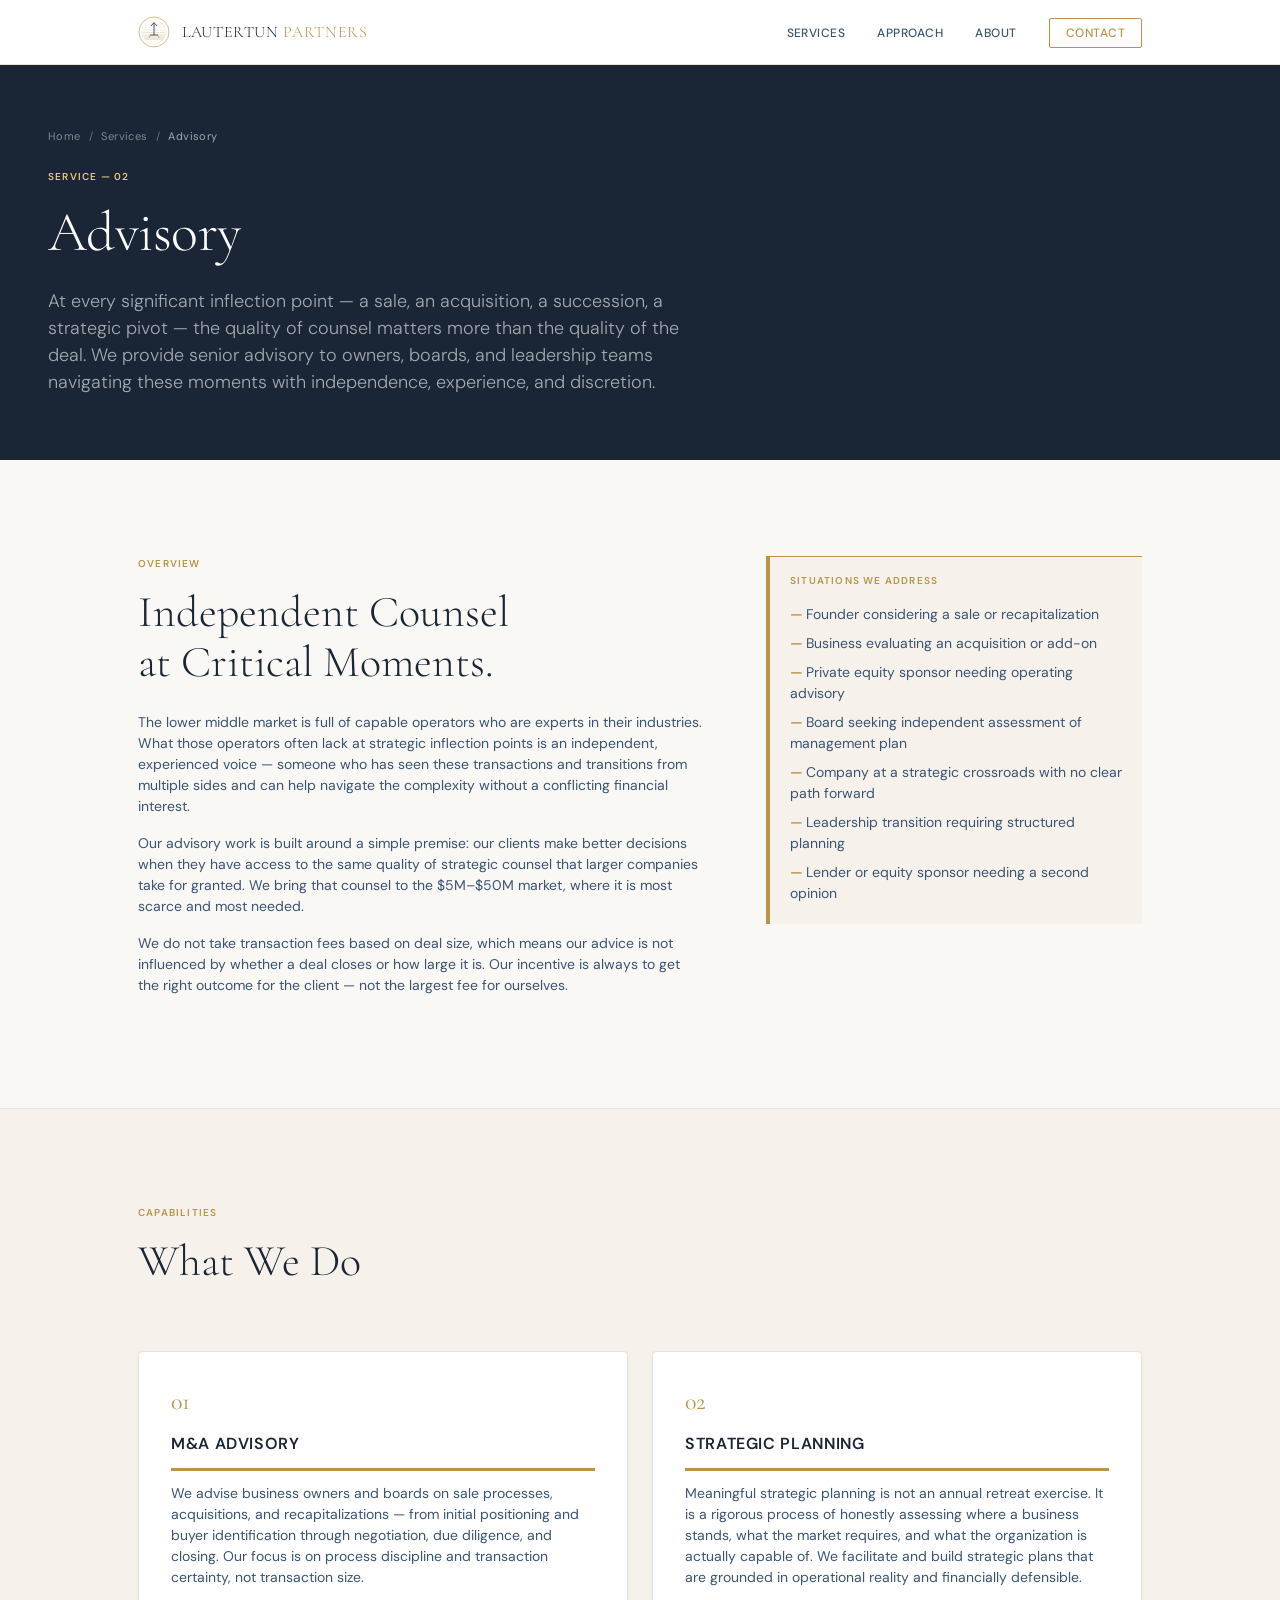
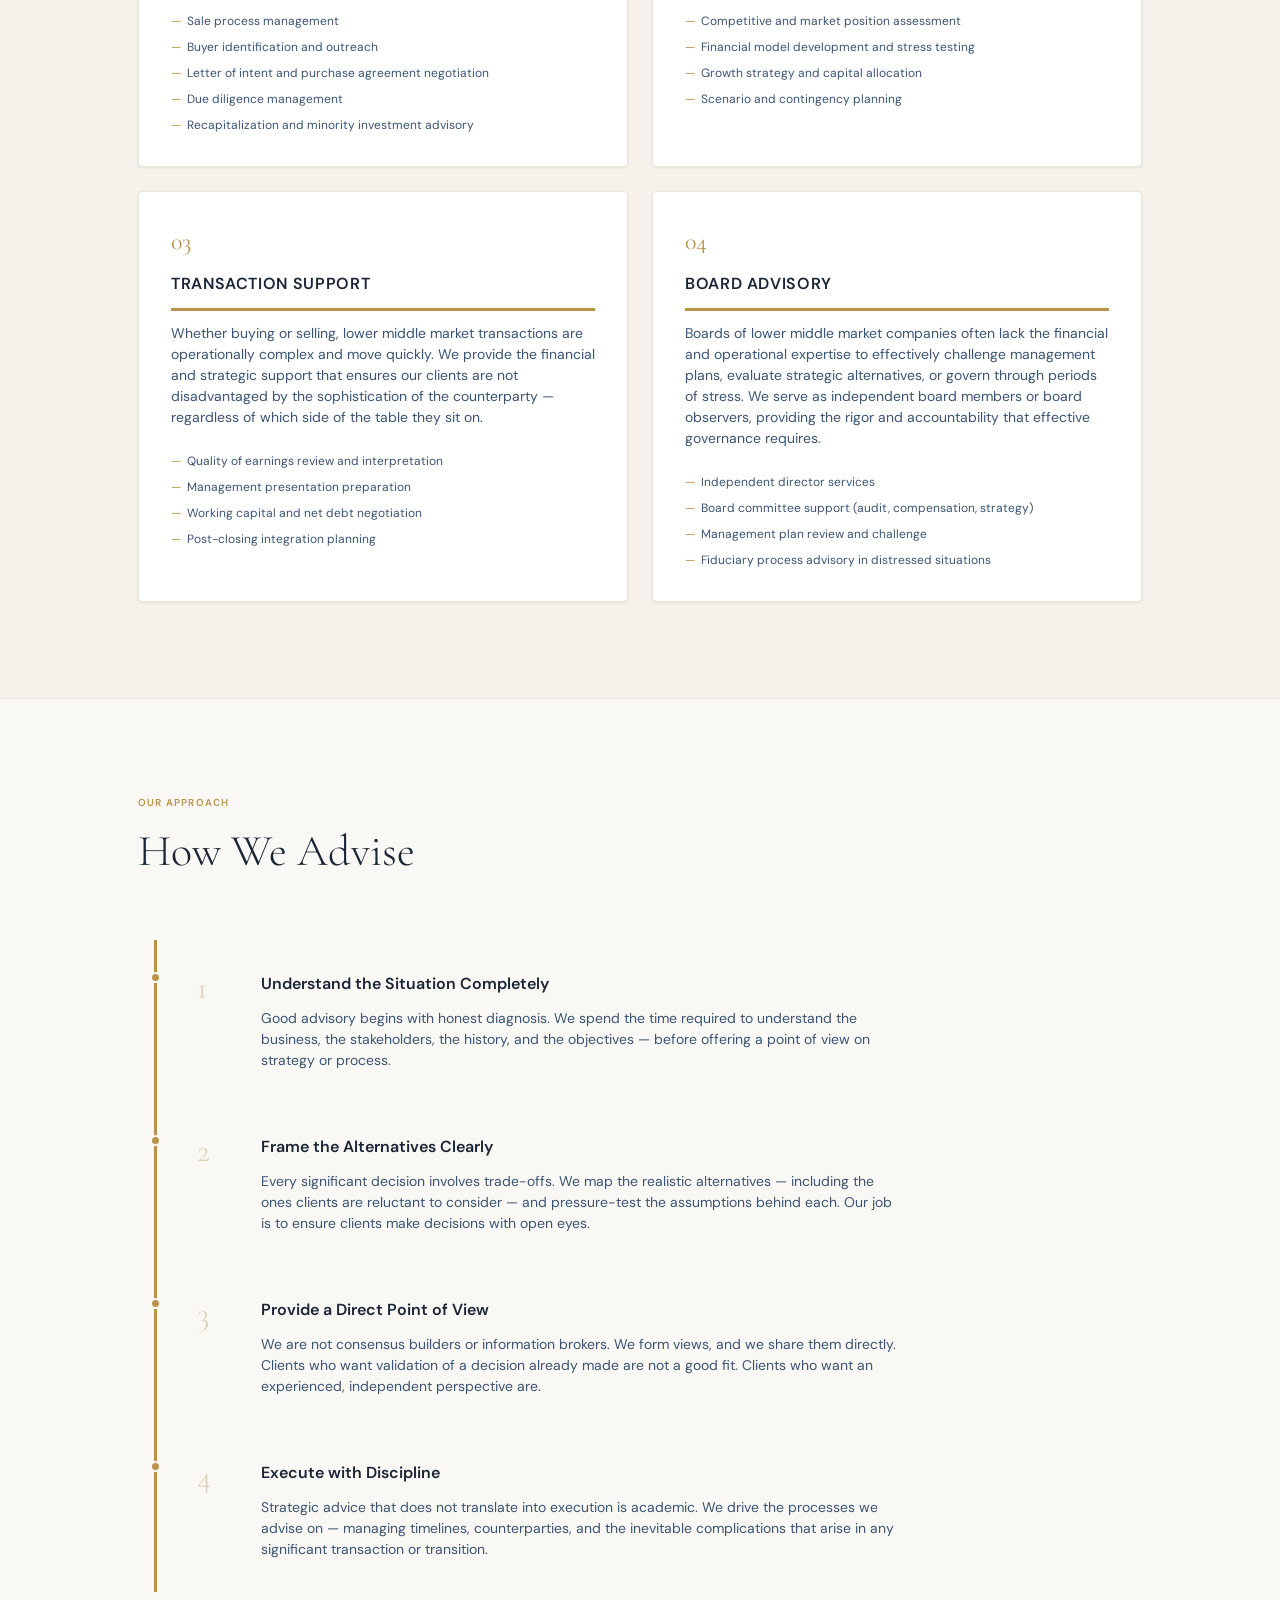
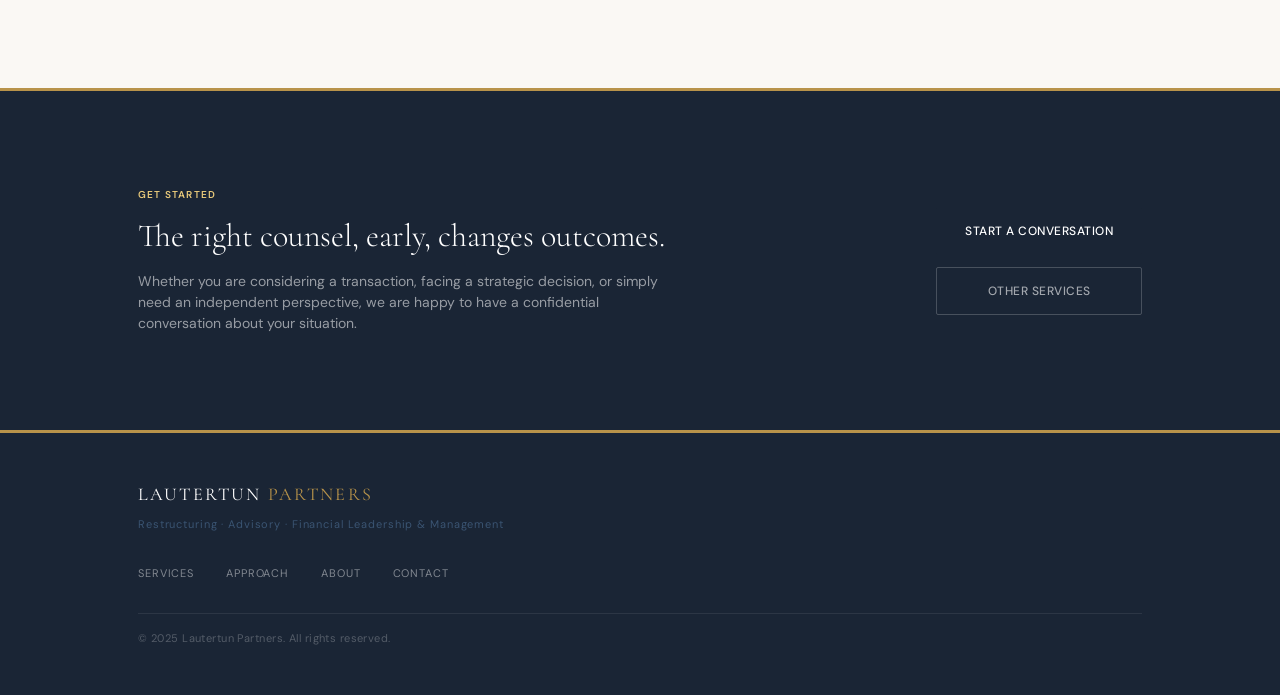
==== advisory.html @ 21faa6d7 "Add services dropdown nav, clickable service cards" ====
<!DOCTYPE html>
<html lang="en">
<head>
<meta charset="UTF-8">
<meta name="viewport" content="width=device-width, initial-scale=1.0">
<title>Advisory — Lautertun Partners</title>
<link rel="preconnect" href="https://fonts.googleapis.com">
<link href="https://fonts.googleapis.com/css2?family=Cormorant+Garamond:ital,wght@0,300;0,400;0,500;0,600;1,300;1,400&family=DM+Sans:wght@300;400;500;600&display=swap" rel="stylesheet">
<link rel="stylesheet" href="lautertun-brand.css">
<link rel="stylesheet" href="site.css">
<link rel="stylesheet" href="service-page.css">
</head>
<body>

<!-- ── NAVIGATION ─────────────────────────────────────────────────────────── -->
<header class="nav-wrap">
  <nav class="nav-inner">
    <a href="index.html" class="nav-logo" aria-label="Lautertun Partners">
      <svg width="32" height="32" viewBox="0 0 64 64" fill="none" xmlns="http://www.w3.org/2000/svg">
        <circle cx="32" cy="32" r="30" stroke="#B8934A" stroke-width="1.2" fill="none"/>
        <circle cx="32" cy="32" r="24" stroke="#B8934A" stroke-width="0.6" fill="none" opacity="0.4"/>
        <clipPath id="nc2"><circle cx="32" cy="32" r="23"/></clipPath>
        <g clip-path="url(#nc2)">
          <line x1="9" y1="46" x2="55" y2="46" stroke="#B8934A" stroke-width="1.1" opacity="0.9"/>
          <line x1="9" y1="42" x2="55" y2="42" stroke="#B8934A" stroke-width="1.0" opacity="0.8"/>
          <line x1="9" y1="38" x2="55" y2="38" stroke="#B8934A" stroke-width="0.9" opacity="0.7"/>
          <line x1="9" y1="33" x2="55" y2="33" stroke="#B8934A" stroke-width="0.8" opacity="0.6"/>
          <line x1="9" y1="28" x2="55" y2="28" stroke="#B8934A" stroke-width="0.7" opacity="0.5"/>
          <line x1="9" y1="22" x2="55" y2="22" stroke="#B8934A" stroke-width="0.6" opacity="0.4"/>
          <line x1="9" y1="17" x2="55" y2="17" stroke="#B8934A" stroke-width="0.5" opacity="0.3"/>
        </g>
        <line x1="32" y1="38" x2="32" y2="14" stroke="#1A2535" stroke-width="1.5"/>
        <polyline points="26,20 32,13 38,20" stroke="#1A2535" stroke-width="1.5" fill="none" stroke-linejoin="round"/>
        <line x1="24" y1="38" x2="40" y2="38" stroke="#1A2535" stroke-width="1.5"/>
        <line x1="24" y1="38" x2="22" y2="44" stroke="#1A2535" stroke-width="1" opacity="0.5"/>
        <line x1="40" y1="38" x2="42" y2="44" stroke="#1A2535" stroke-width="1" opacity="0.5"/>
      </svg>
      <span class="nav-wordmark">LAUTERTUN <em>PARTNERS</em></span>
    </a>
    <ul class="nav-links">
      <li class="nav-has-dropdown">
        <a href="index.html#services">Services</a>
        <ul class="nav-dropdown">
          <li><a href="restructuring.html">Turnaround &amp; Restructuring</a></li>
          <li><a href="advisory.html">Advisory</a></li>
          <li><a href="financial-leadership.html">Financial Leadership &amp; Management</a></li>
        </ul>
      </li>
      <li><a href="index.html#approach">Approach</a></li>
      <li><a href="index.html#about">About</a></li>
      <li><a href="index.html#contact" class="nav-cta">Contact</a></li>
    </ul>
    <button class="nav-toggle" aria-label="Open menu" aria-expanded="false">
      <span></span><span></span><span></span>
    </button>
  </nav>
</header>


<!-- ── PAGE HERO ──────────────────────────────────────────────────────────── -->
<section class="page-hero">
  <div class="page-hero-inner container">
    <div class="breadcrumb">
      <a href="index.html">Home</a>
      <span>/</span>
      <a href="index.html#services">Services</a>
      <span>/</span>
      <span>Advisory</span>
    </div>
    <span class="ltp-overline" style="color:#E8C97A">Service — 02</span>
    <h1>Advisory</h1>
    <p class="page-hero-sub">At every significant inflection point — a sale, an acquisition, a succession, a strategic pivot — the quality of counsel matters more than the quality of the deal. We provide senior advisory to owners, boards, and leadership teams navigating these moments with independence, experience, and discretion.</p>
  </div>
</section>


<!-- ── OVERVIEW ───────────────────────────────────────────────────────────── -->
<section class="section sp-overview">
  <div class="container sp-two-col">
    <div class="sp-overview-text">
      <span class="ltp-overline">Overview</span>
      <h2>Independent Counsel<br>at Critical Moments.</h2>
      <p>The lower middle market is full of capable operators who are experts in their industries. What those operators often lack at strategic inflection points is an independent, experienced voice — someone who has seen these transactions and transitions from multiple sides and can help navigate the complexity without a conflicting financial interest.</p>
      <p>Our advisory work is built around a simple premise: our clients make better decisions when they have access to the same quality of strategic counsel that larger companies take for granted. We bring that counsel to the $5M–$50M market, where it is most scarce and most needed.</p>
      <p>We do not take transaction fees based on deal size, which means our advice is not influenced by whether a deal closes or how large it is. Our incentive is always to get the right outcome for the client — not the largest fee for ourselves.</p>
    </div>
    <div class="sp-overview-callout ltp-highlight-box">
      <span class="ltp-overline">Situations We Address</span>
      <ul>
        <li>Founder considering a sale or recapitalization</li>
        <li>Business evaluating an acquisition or add-on</li>
        <li>Private equity sponsor needing operating advisory</li>
        <li>Board seeking independent assessment of management plan</li>
        <li>Company at a strategic crossroads with no clear path forward</li>
        <li>Leadership transition requiring structured planning</li>
        <li>Lender or equity sponsor needing a second opinion</li>
      </ul>
    </div>
  </div>
</section>


<!-- ── CAPABILITIES ───────────────────────────────────────────────────────── -->
<section class="section sp-capabilities">
  <div class="container">
    <div class="section-header">
      <span class="ltp-overline">Capabilities</span>
      <h2>What We Do</h2>
    </div>
    <div class="sp-cap-grid">

      <div class="sp-cap-card">
        <div class="sp-cap-number ltp-section-number">01</div>
        <h3>M&amp;A Advisory</h3>
        <p>We advise business owners and boards on sale processes, acquisitions, and recapitalizations — from initial positioning and buyer identification through negotiation, due diligence, and closing. Our focus is on process discipline and transaction certainty, not transaction size.</p>
        <ul class="service-list">
          <li>Sale process management</li>
          <li>Buyer identification and outreach</li>
          <li>Letter of intent and purchase agreement negotiation</li>
          <li>Due diligence management</li>
          <li>Recapitalization and minority investment advisory</li>
        </ul>
      </div>

      <div class="sp-cap-card">
        <div class="sp-cap-number ltp-section-number">02</div>
        <h3>Strategic Planning</h3>
        <p>Meaningful strategic planning is not an annual retreat exercise. It is a rigorous process of honestly assessing where a business stands, what the market requires, and what the organization is actually capable of. We facilitate and build strategic plans that are grounded in operational reality and financially defensible.</p>
        <ul class="service-list">
          <li>Competitive and market position assessment</li>
          <li>Financial model development and stress testing</li>
          <li>Growth strategy and capital allocation</li>
          <li>Scenario and contingency planning</li>
        </ul>
      </div>

      <div class="sp-cap-card">
        <div class="sp-cap-number ltp-section-number">03</div>
        <h3>Transaction Support</h3>
        <p>Whether buying or selling, lower middle market transactions are operationally complex and move quickly. We provide the financial and strategic support that ensures our clients are not disadvantaged by the sophistication of the counterparty — regardless of which side of the table they sit on.</p>
        <ul class="service-list">
          <li>Quality of earnings review and interpretation</li>
          <li>Management presentation preparation</li>
          <li>Working capital and net debt negotiation</li>
          <li>Post-closing integration planning</li>
        </ul>
      </div>

      <div class="sp-cap-card">
        <div class="sp-cap-number ltp-section-number">04</div>
        <h3>Board Advisory</h3>
        <p>Boards of lower middle market companies often lack the financial and operational expertise to effectively challenge management plans, evaluate strategic alternatives, or govern through periods of stress. We serve as independent board members or board observers, providing the rigor and accountability that effective governance requires.</p>
        <ul class="service-list">
          <li>Independent director services</li>
          <li>Board committee support (audit, compensation, strategy)</li>
          <li>Management plan review and challenge</li>
          <li>Fiduciary process advisory in distressed situations</li>
        </ul>
      </div>

    </div>
  </div>
</section>


<!-- ── PROCESS ────────────────────────────────────────────────────────────── -->
<section class="section sp-process">
  <div class="container">
    <div class="section-header">
      <span class="ltp-overline">Our Approach</span>
      <h2>How We Advise</h2>
    </div>
    <div class="sp-process-steps">
      <div class="sp-step">
        <div class="sp-step-num">1</div>
        <div class="sp-step-content">
          <h4>Understand the Situation Completely</h4>
          <p>Good advisory begins with honest diagnosis. We spend the time required to understand the business, the stakeholders, the history, and the objectives — before offering a point of view on strategy or process.</p>
        </div>
      </div>
      <div class="sp-step">
        <div class="sp-step-num">2</div>
        <div class="sp-step-content">
          <h4>Frame the Alternatives Clearly</h4>
          <p>Every significant decision involves trade-offs. We map the realistic alternatives — including the ones clients are reluctant to consider — and pressure-test the assumptions behind each. Our job is to ensure clients make decisions with open eyes.</p>
        </div>
      </div>
      <div class="sp-step">
        <div class="sp-step-num">3</div>
        <div class="sp-step-content">
          <h4>Provide a Direct Point of View</h4>
          <p>We are not consensus builders or information brokers. We form views, and we share them directly. Clients who want validation of a decision already made are not a good fit. Clients who want an experienced, independent perspective are.</p>
        </div>
      </div>
      <div class="sp-step">
        <div class="sp-step-num">4</div>
        <div class="sp-step-content">
          <h4>Execute with Discipline</h4>
          <p>Strategic advice that does not translate into execution is academic. We drive the processes we advise on — managing timelines, counterparties, and the inevitable complications that arise in any significant transaction or transition.</p>
        </div>
      </div>
    </div>
  </div>
</section>


<!-- ── CTA ────────────────────────────────────────────────────────────────── -->
<section class="section sp-cta">
  <div class="container sp-cta-inner">
    <div>
      <span class="ltp-overline">Get Started</span>
      <h2>The right counsel, early, changes outcomes.</h2>
      <p>Whether you are considering a transaction, facing a strategic decision, or simply need an independent perspective, we are happy to have a confidential conversation about your situation.</p>
    </div>
    <div class="sp-cta-actions">
      <a href="index.html#contact" class="btn-primary">Start a Conversation</a>
      <a href="index.html#services" class="btn-outline">Other Services</a>
    </div>
  </div>
</section>


<!-- ── FOOTER ─────────────────────────────────────────────────────────────── -->
<footer class="footer">
  <div class="container footer-inner">
    <div class="footer-brand">
      <span class="footer-wordmark ltp-wordmark">LAUTERTUN <span>PARTNERS</span></span>
      <p class="ltp-tagline" style="margin-top:8px">Restructuring · Advisory · Financial Leadership &amp; Management</p>
    </div>
    <nav class="footer-nav" aria-label="Footer navigation">
      <a href="index.html#services">Services</a>
      <a href="index.html#approach">Approach</a>
      <a href="index.html#about">About</a>
      <a href="index.html#contact">Contact</a>
    </nav>
    <p class="footer-legal">&copy; 2025 Lautertun Partners. All rights reserved.</p>
  </div>
</footer>

<script>
  const toggle = document.querySelector('.nav-toggle');
  const navLinks = document.querySelector('.nav-links');
  toggle.addEventListener('click', () => {
    const open = toggle.getAttribute('aria-expanded') === 'true';
    toggle.setAttribute('aria-expanded', String(!open));
    navLinks.classList.toggle('is-open');
  });
  const nav = document.querySelector('.nav-wrap');
  window.addEventListener('scroll', () => {
    nav.classList.toggle('is-scrolled', window.scrollY > 20);
  }, { passive: true });
</script>
</body>
</html>
---- lautertun-brand.css ----
/**
 * LAUTERTUN PARTNERS — Brand Identity System
 * CSS Custom Properties
 * ─────────────────────────────────────────────────────────────────────────────
 * Import or link this file to apply the full brand token set to any web project.
 * All tokens are defined on :root for global scope.
 *
 * Google Fonts import (include in <head> or at top of your main CSS):
 * @import url('https://fonts.googleapis.com/css2?family=Cormorant+Garamond:ital,wght@0,300;0,400;0,500;0,600;1,400;1,500&family=DM+Sans:wght@300;400;500;600&display=swap');
 *
 * Tagline: Restructuring · Advisory · Financial Leadership & Management
 */

@import url('https://fonts.googleapis.com/css2?family=Cormorant+Garamond:ital,wght@0,300;0,400;0,500;0,600;1,400;1,500&family=DM+Sans:wght@300;400;500;600&display=swap');

:root {

  /* ── COLORS ─────────────────────────────────────────────────────────────── */

  --color-ink-navy:       #1A2535;   /* Primary — headlines, wordmark part 1, dark bg */
  --color-gold:           #B8934A;   /* Primary — accents, rules, wordmark part 2     */
  --color-steel:          #3A5472;   /* Secondary — body copy, secondary text         */
  --color-sage:           #4A7868;   /* Tertiary — use sparingly                      */
  --color-parchment:      #F6F2EB;   /* Surface — highlight boxes, section bgs        */
  --color-cream:          #FAF8F4;   /* Surface — page/card backgrounds               */
  --color-light-rule:     #E8E4DC;   /* Utility — table borders, dividers             */
  --color-white:          #FFFFFF;
  --color-black:          #000000;

  /* Semantic aliases */
  --color-text-primary:   var(--color-ink-navy);
  --color-text-body:      var(--color-steel);
  --color-text-muted:     var(--color-light-rule);
  --color-accent:         var(--color-gold);
  --color-bg-page:        var(--color-cream);
  --color-bg-surface:     var(--color-parchment);
  --color-border:         var(--color-light-rule);


  /* ── TYPOGRAPHY ─────────────────────────────────────────────────────────── */

  --font-serif:  "Cormorant Garamond", Georgia, serif;
  --font-sans:   "DM Sans", system-ui, sans-serif;
  --font-legal:  "Times New Roman", Times, serif;

  /* Scale */
  --text-xs:     0.6875rem;   /*  11px — tagline / overlines */
  --text-sm:     0.75rem;     /*  12px — footnotes / captions */
  --text-base:   0.875rem;    /*  14px — standard body */
  --text-md:     1rem;        /*  16px — slightly larger body */
  --text-lg:     1.125rem;    /*  18px — lead / intro */
  --text-xl:     1.5rem;      /*  24px — subsection heads */
  --text-2xl:    2rem;        /*  32px — section heads */
  --text-3xl:    2.75rem;     /*  44px — display */
  --text-4xl:    4rem;        /*  64px — hero / cover title */

  /* Weights */
  --weight-light:   300;
  --weight-regular: 400;
  --weight-medium:  500;
  --weight-semibold:600;

  /* Line heights */
  --leading-tight:  1.15;
  --leading-snug:   1.3;
  --leading-normal: 1.5;
  --leading-legal:  1.0;    /* single-spaced legal docs */

  /* Letter spacing */
  --tracking-tight:  -0.01em;
  --tracking-normal:  0;
  --tracking-wide:    0.04em;
  --tracking-wider:   0.08em;
  --tracking-widest:  0.12em;  /* wordmark / all-caps labels */


  /* ── SPACING (base-8) ───────────────────────────────────────────────────── */

  --space-1:   4px;
  --space-2:   8px;
  --space-3:  12px;
  --space-4:  16px;
  --space-5:  20px;
  --space-6:  24px;
  --space-8:  32px;
  --space-10: 40px;
  --space-12: 48px;
  --space-16: 64px;
  --space-20: 80px;
  --space-24: 96px;


  /* ── BORDERS & RULES ────────────────────────────────────────────────────── */

  --border-hairline:     1px solid var(--color-light-rule);
  --border-thin:         1px solid var(--color-steel);
  --border-gold-rule:    3px solid var(--color-gold);
  --border-gold-thick:   4px solid var(--color-gold);   /* highlight box left accent */
  --border-radius-sm:    2px;
  --border-radius-md:    4px;
  --border-radius-lg:    8px;


  /* ── SHADOWS ────────────────────────────────────────────────────────────── */

  --shadow-sm:   0 1px 3px rgba(26, 37, 53, 0.08);
  --shadow-md:   0 4px 12px rgba(26, 37, 53, 0.10);
  --shadow-lg:   0 8px 24px rgba(26, 37, 53, 0.14);


  /* ── COMPONENT TOKENS ───────────────────────────────────────────────────── */

  /* Highlight box (proposal section callouts) */
  --highlight-bg:          var(--color-parchment);
  --highlight-border-left: var(--border-gold-thick);
  --highlight-border-top:  1px solid var(--color-gold);
  --highlight-label-color: var(--color-gold);
  --highlight-padding:     16px 20px;

  /* Header / letterhead */
  --header-rule-height:    3px;
  --header-rule-color:     var(--color-gold);
  --header-bg:             var(--color-white);

  /* Footer */
  --footer-rule-color:     var(--color-light-rule);
  --footer-text-color:     var(--color-steel);
  --footer-accent-color:   var(--color-gold);
  --footer-font-size:      var(--text-xs);

  /* Tables — proposal */
  --table-header-bg:       var(--color-ink-navy);
  --table-header-text:     var(--color-white);
  --table-row-alt-bg:      var(--color-cream);
  --table-row-bg:          var(--color-white);
  --table-border:          var(--color-light-rule);

  /* Signature lines */
  --sig-line-color:        var(--color-ink-navy);
  --sig-line-width:        1px;


  /* ── LOGOMARK ───────────────────────────────────────────────────────────── */

  /* Inline SVG as background-image; or use the <img> src below in HTML */
  --logomark-size-sm:   24px;
  --logomark-size-md:   36px;
  --logomark-size-lg:   48px;
  --logomark-size-hero: 120px;
}


/* ── UTILITY CLASSES ─────────────────────────────────────────────────────── */

/* Wordmark */
.ltp-wordmark {
  font-family: var(--font-serif);
  font-weight: var(--weight-regular);
  letter-spacing: var(--tracking-widest);
  color: var(--color-ink-navy);
}
.ltp-wordmark span {
  color: var(--color-gold);
}

/* Tagline */
.ltp-tagline {
  font-family: var(--font-sans);
  font-size: var(--text-xs);
  font-weight: var(--weight-regular);
  letter-spacing: var(--tracking-wider);
  color: var(--color-steel);
  text-transform: none;
}

/* Section overline label (e.g. "KEY FINDINGS") */
.ltp-overline {
  font-family: var(--font-sans);
  font-size: 0.625rem;          /* 10px */
  font-weight: var(--weight-semibold);
  letter-spacing: var(--tracking-widest);
  color: var(--color-gold);
  text-transform: uppercase;
}

/* Proposal section number + heading */
.ltp-section-number {
  font-family: var(--font-serif);
  font-size: var(--text-xl);
  color: var(--color-gold);
}
.ltp-section-title {
  font-family: var(--font-sans);
  font-size: var(--text-md);
  font-weight: var(--weight-semibold);
  letter-spacing: var(--tracking-wide);
  color: var(--color-ink-navy);
  text-transform: uppercase;
}

/* Gold rule divider */
.ltp-gold-rule {
  border: none;
  border-bottom: var(--border-gold-rule);
  margin: var(--space-4) 0;
}

/* Thin rule divider */
.ltp-thin-rule {
  border: none;
  border-bottom: var(--border-hairline);
  margin: var(--space-4) 0;
}

/* Highlight / callout box */
.ltp-highlight-box {
  background:   var(--highlight-bg);
  border-left:  var(--highlight-border-left);
  border-top:   var(--highlight-border-top);
  padding:      var(--highlight-padding);
}
.ltp-highlight-box .ltp-overline {
  display: block;
  margin-bottom: var(--space-3);
}
.ltp-highlight-box li {
  list-style: none;
  padding: var(--space-1) 0;
  font-family: var(--font-sans);
  font-size: var(--text-base);
  color: var(--color-steel);
}
.ltp-highlight-box li::before {
  content: "— ";
  color: var(--color-gold);
  font-weight: var(--weight-semibold);
}

/* Body copy */
.ltp-body {
  font-family: var(--font-sans);
  font-size:   var(--text-base);
  font-weight: var(--weight-regular);
  line-height: var(--leading-normal);
  color:       var(--color-steel);
}

/* Legal body */
.ltp-legal {
  font-family: var(--font-legal);
  font-size:   var(--text-md);
  line-height: var(--leading-legal);
  color:       var(--color-black);
  text-align:  justify;
}


/* ── LOGOMARK USAGE ──────────────────────────────────────────────────────── */
/*
  Embed the logo as an <img> using the base64 data URI, or inline the SVG.

  <img src="[data-uri]"
       alt="Lautertun Partners" width="36" height="36">

  Or inline the raw SVG from lautertun-brand.js: LOGOMARK_SVG
*/
---- site.css ----
/* ── LAUTERTUN PARTNERS — Site Styles ───────────────────────────────────── */
/* Depends on lautertun-brand.css for all design tokens                      */

*, *::before, *::after { box-sizing: border-box; margin: 0; padding: 0; }

html { scroll-behavior: smooth; }

body {
  background: var(--color-bg-page);
  color: var(--color-text-primary);
  font-family: var(--font-sans);
  font-size: var(--text-base);
  line-height: var(--leading-normal);
  -webkit-font-smoothing: antialiased;
}

/* ── CONTAINER ───────────────────────────────────────────────────────────── */
.container {
  max-width: 1100px;
  margin: 0 auto;
  padding: 0 var(--space-12);
}

@media (max-width: 768px) {
  .container { padding: 0 var(--space-6); }
}


/* ── NAVIGATION ──────────────────────────────────────────────────────────── */
.nav-wrap {
  position: fixed;
  top: 0; left: 0; right: 0;
  z-index: 100;
  background: var(--color-white);
  border-bottom: var(--border-hairline);
  transition: box-shadow 0.2s ease;
}
.nav-wrap.is-scrolled {
  box-shadow: var(--shadow-md);
}
.nav-inner {
  max-width: 1100px;
  margin: 0 auto;
  padding: 0 var(--space-12);
  height: 64px;
  display: flex;
  align-items: center;
  justify-content: space-between;
  gap: var(--space-8);
}

.nav-logo {
  display: flex;
  align-items: center;
  gap: var(--space-3);
  text-decoration: none;
  flex-shrink: 0;
}
.nav-wordmark {
  font-family: var(--font-serif);
  font-size: 1rem;
  font-weight: var(--weight-light);
  letter-spacing: var(--tracking-wide);
  color: var(--color-ink-navy);
}
.nav-wordmark em {
  font-style: normal;
  color: var(--color-gold);
}

.nav-links {
  display: flex;
  align-items: center;
  gap: var(--space-8);
  list-style: none;
}
.nav-links a {
  font-family: var(--font-sans);
  font-size: var(--text-sm);
  font-weight: var(--weight-medium);
  letter-spacing: var(--tracking-wide);
  text-transform: uppercase;
  color: var(--color-steel);
  text-decoration: none;
  transition: color 0.15s ease;
}
.nav-links a:hover { color: var(--color-ink-navy); }

/* ── NAV DROPDOWN ────────────────────────────────────────────────────────── */
.nav-has-dropdown { position: relative; }
.nav-dropdown {
  display: none;
  position: absolute;
  top: calc(100% + 8px);
  left: 50%;
  transform: translateX(-50%);
  background: var(--color-white);
  border: var(--border-hairline);
  border-top: 3px solid var(--color-gold);
  min-width: 260px;
  padding: var(--space-2) 0;
  box-shadow: var(--shadow-md);
  list-style: none;
  z-index: 200;
  border-radius: 0 0 var(--border-radius-sm) var(--border-radius-sm);
}
.nav-has-dropdown:hover .nav-dropdown { display: block; }
.nav-dropdown li a {
  display: block;
  padding: var(--space-3) var(--space-6);
  font-size: var(--text-sm);
  font-weight: var(--weight-regular);
  letter-spacing: 0;
  text-transform: none;
  color: var(--color-steel);
  white-space: nowrap;
  border: none !important;
  transition: color 0.15s, background 0.15s;
}
.nav-dropdown li a:hover {
  color: var(--color-ink-navy);
  background: var(--color-bg-surface);
}

.nav-cta {
  color: var(--color-gold) !important;
  border: 1px solid var(--color-gold);
  padding: 6px 16px;
  border-radius: var(--border-radius-sm);
  transition: background 0.15s ease, color 0.15s ease !important;
}
.nav-cta:hover {
  background: var(--color-gold) !important;
  color: var(--color-white) !important;
}

.nav-toggle {
  display: none;
  flex-direction: column;
  gap: 5px;
  background: none;
  border: none;
  cursor: pointer;
  padding: var(--space-2);
}
.nav-toggle span {
  display: block;
  width: 22px;
  height: 1.5px;
  background: var(--color-ink-navy);
  transition: transform 0.2s ease, opacity 0.2s ease;
}

@media (max-width: 768px) {
  .nav-inner { padding: 0 var(--space-6); }
  .nav-toggle { display: flex; }
  .nav-links {
    display: none;
    position: absolute;
    top: 64px; left: 0; right: 0;
    flex-direction: column;
    align-items: flex-start;
    gap: 0;
    background: var(--color-white);
    border-bottom: var(--border-hairline);
    padding: var(--space-4) var(--space-6);
  }
  .nav-links.is-open { display: flex; }
  .nav-links li { width: 100%; }
  .nav-links a {
    display: block;
    padding: var(--space-3) 0;
    border-bottom: var(--border-hairline);
    width: 100%;
  }
  .nav-links li:last-child a { border-bottom: none; }
  .nav-cta {
    border: none !important;
    padding: var(--space-3) 0 !important;
  }
}


/* ── BUTTONS ─────────────────────────────────────────────────────────────── */
.btn-primary {
  display: inline-block;
  font-family: var(--font-sans);
  font-size: var(--text-sm);
  font-weight: var(--weight-medium);
  letter-spacing: var(--tracking-wide);
  text-transform: uppercase;
  color: var(--color-white);
  background: var(--color-ink-navy);
  border: 1px solid var(--color-ink-navy);
  padding: 14px 28px;
  border-radius: var(--border-radius-sm);
  text-decoration: none;
  cursor: pointer;
  transition: background 0.15s ease, border-color 0.15s ease;
}
.btn-primary:hover {
  background: var(--color-gold);
  border-color: var(--color-gold);
}
.btn-ghost {
  display: inline-block;
  font-family: var(--font-sans);
  font-size: var(--text-sm);
  font-weight: var(--weight-medium);
  letter-spacing: var(--tracking-wide);
  text-transform: uppercase;
  color: rgba(255,255,255,0.7);
  border: 1px solid rgba(255,255,255,0.25);
  padding: 14px 28px;
  border-radius: var(--border-radius-sm);
  text-decoration: none;
  transition: color 0.15s ease, border-color 0.15s ease;
}
.btn-ghost:hover {
  color: var(--color-white);
  border-color: rgba(255,255,255,0.6);
}
.btn-full { width: 100%; text-align: center; }


/* ── SECTION COMMON ──────────────────────────────────────────────────────── */
.section {
  padding: var(--space-24) 0;
}
.section-header {
  margin-bottom: var(--space-16);
}
.section-header .ltp-overline {
  display: block;
  margin-bottom: var(--space-4);
}
.section-header h2 {
  font-family: var(--font-serif);
  font-size: var(--text-3xl);
  font-weight: var(--weight-light);
  line-height: var(--leading-tight);
  color: var(--color-ink-navy);
}

@media (max-width: 768px) {
  .section { padding: var(--space-16) 0; }
  .section-header h2 { font-size: var(--text-2xl); }
}


/* ── HERO ────────────────────────────────────────────────────────────────── */
.hero {
  background: var(--color-ink-navy);
  padding-top: calc(64px + var(--space-20));
  padding-bottom: var(--space-24);
  padding-left: var(--space-12);
  padding-right: var(--space-12);
  min-height: 90vh;
  display: flex;
  align-items: center;
  position: relative;
  overflow: hidden;
}
.hero-inner {
  max-width: 680px;
  margin: 0 auto 0 calc((100% - 1100px) / 2 + var(--space-12));
  position: relative;
  z-index: 1;
}
.hero-eyebrow {
  display: block;
  margin-bottom: var(--space-6);
  color: #E8C97A;
  letter-spacing: var(--tracking-widest);
}
.hero-headline {
  font-family: var(--font-serif);
  font-size: clamp(3rem, 6vw, var(--text-4xl));
  font-weight: var(--weight-light);
  line-height: var(--leading-tight);
  color: var(--color-white);
  margin-bottom: var(--space-6);
  letter-spacing: var(--tracking-tight);
}
.hero-headline em {
  font-style: italic;
  color: var(--color-gold);
}
.hero-sub {
  font-family: var(--font-sans);
  font-size: var(--text-lg);
  font-weight: var(--weight-light);
  line-height: var(--leading-normal);
  color: rgba(255,255,255,0.6);
  max-width: 520px;
  margin-bottom: var(--space-10);
}
.hero-actions {
  display: flex;
  gap: var(--space-4);
  flex-wrap: wrap;
}
.hero-mark {
  position: absolute;
  right: max(var(--space-12), calc((100% - 1100px) / 2 + var(--space-12)));
  top: 50%;
  transform: translateY(-50%);
  width: clamp(200px, 30vw, 360px);
  opacity: 0.12;
  pointer-events: none;
}

@media (max-width: 900px) {
  .hero-inner { margin-left: var(--space-6); margin-right: var(--space-6); }
  .hero-mark { display: none; }
  .hero { padding-left: var(--space-6); padding-right: var(--space-6); }
}


/* ── SERVICES ────────────────────────────────────────────────────────────── */
.services {
  background: var(--color-bg-page);
}
.services-grid {
  display: grid;
  grid-template-columns: repeat(3, 1fr);
  gap: var(--space-8);
}
.service-card {
  padding: var(--space-8);
  background: var(--color-white);
  border: var(--border-hairline);
  border-radius: var(--border-radius-md);
  box-shadow: var(--shadow-sm);
}
.service-card .ltp-gold-rule {
  margin: var(--space-4) 0;
}
.service-number {
  font-size: var(--text-xl);
  color: var(--color-gold);
  margin-bottom: var(--space-2);
}
.service-card h3 {
  font-family: var(--font-sans);
  font-size: var(--text-md);
  font-weight: var(--weight-semibold);
  letter-spacing: var(--tracking-wide);
  color: var(--color-ink-navy);
  text-transform: uppercase;
  margin-bottom: var(--space-4);
}
.service-card > p {
  font-size: var(--text-base);
  line-height: var(--leading-normal);
  color: var(--color-steel);
  margin-bottom: var(--space-6);
}
.service-list {
  list-style: none;
  display: flex;
  flex-direction: column;
  gap: var(--space-2);
}
.service-list li {
  font-size: var(--text-sm);
  color: var(--color-steel);
  padding-left: var(--space-4);
  position: relative;
}
.service-list li::before {
  content: "—";
  position: absolute;
  left: 0;
  color: var(--color-gold);
}

.service-card { position: relative; cursor: pointer; transition: box-shadow 0.15s, transform 0.15s; }
.service-card:hover { box-shadow: var(--shadow-md); transform: translateY(-2px); }
.service-link::after {
  content: '';
  position: absolute;
  inset: 0;
}

.service-link {
  display: inline-block;
  margin-top: var(--space-6);
  font-size: var(--text-sm);
  font-weight: var(--weight-medium);
  letter-spacing: var(--tracking-wide);
  color: var(--color-gold);
  text-decoration: none;
  transition: color 0.15s;
}
.service-link:hover { color: var(--color-ink-navy); }

@media (max-width: 900px) {
  .services-grid { grid-template-columns: 1fr; gap: var(--space-6); }
}


/* ── APPROACH ────────────────────────────────────────────────────────────── */
.approach {
  background: var(--color-bg-surface);
  border-top: var(--border-hairline);
  border-bottom: var(--border-hairline);
}
.approach-inner {
  display: grid;
  grid-template-columns: 1fr 2fr;
  gap: var(--space-16);
  align-items: center;
}
.approach-mark {
  display: flex;
  align-items: center;
  justify-content: center;
}
.approach-mark svg {
  width: 100%;
  max-width: 260px;
}
.approach-content .ltp-overline {
  display: block;
  margin-bottom: var(--space-4);
}
.approach-content h2 {
  font-family: var(--font-serif);
  font-size: var(--text-3xl);
  font-weight: var(--weight-light);
  line-height: var(--leading-tight);
  color: var(--color-ink-navy);
  margin-bottom: var(--space-6);
}
.approach-lead {
  font-size: var(--text-lg);
  font-weight: var(--weight-light);
  color: var(--color-ink-navy);
  line-height: var(--leading-snug);
  margin-bottom: var(--space-4);
}
.approach-content p {
  font-size: var(--text-base);
  color: var(--color-steel);
  line-height: var(--leading-normal);
  margin-bottom: var(--space-4);
  max-width: 600px;
}
.approach-pillars {
  display: grid;
  grid-template-columns: repeat(3, 1fr);
  gap: var(--space-6);
  margin-top: var(--space-10);
  padding-top: var(--space-8);
  border-top: var(--border-hairline);
}
.pillar .pillar-label {
  display: block;
  margin-bottom: var(--space-2);
}
.pillar p {
  font-size: var(--text-sm) !important;
  margin-bottom: 0 !important;
}

@media (max-width: 900px) {
  .approach-inner { grid-template-columns: 1fr; }
  .approach-mark { display: none; }
  .approach-pillars { grid-template-columns: 1fr; gap: var(--space-4); }
}


/* ── ABOUT ───────────────────────────────────────────────────────────────── */
.about {
  background: var(--color-ink-navy);
}
.about .section-header h2 {
  color: var(--color-white);
}
.about .section-header .ltp-overline {
  color: #E8C97A;
}
.about-grid {
  display: grid;
  grid-template-columns: 3fr 2fr;
  gap: var(--space-16);
  align-items: start;
}
.about-lead {
  font-size: var(--text-lg);
  font-weight: var(--weight-light);
  color: rgba(255,255,255,0.85);
  line-height: var(--leading-snug);
  margin-bottom: var(--space-6);
}
.about-text p {
  font-size: var(--text-base);
  color: rgba(255,255,255,0.55);
  line-height: var(--leading-normal);
  margin-bottom: var(--space-4);
}
.about-stats {
  display: flex;
  flex-direction: column;
  gap: var(--space-8);
}
.stat {
  padding-top: var(--space-6);
  border-top: 1px solid rgba(184,147,74,0.3);
}
.stat-num {
  font-family: var(--font-serif);
  font-size: var(--text-2xl);
  font-weight: var(--weight-light);
  color: var(--color-gold);
  line-height: var(--leading-tight);
  margin-bottom: var(--space-2);
}
.stat-label {
  font-size: var(--text-xs);
  letter-spacing: var(--tracking-wider);
  text-transform: uppercase;
  color: rgba(255,255,255,0.4);
}

@media (max-width: 900px) {
  .about-grid { grid-template-columns: 1fr; }
  .about-stats { flex-direction: row; flex-wrap: wrap; }
  .stat { flex: 1 1 140px; }
}


/* ── CONTACT ─────────────────────────────────────────────────────────────── */
.contact {
  background: var(--color-bg-page);
  border-top: var(--border-hairline);
}
.contact-inner {
  display: grid;
  grid-template-columns: 1fr 1fr;
  gap: var(--space-16);
  align-items: start;
}
.contact-content .ltp-overline {
  display: block;
  margin-bottom: var(--space-4);
}
.contact-content h2 {
  font-family: var(--font-serif);
  font-size: var(--text-3xl);
  font-weight: var(--weight-light);
  line-height: var(--leading-tight);
  color: var(--color-ink-navy);
  margin-bottom: var(--space-6);
}
.contact-content > p {
  font-size: var(--text-base);
  color: var(--color-steel);
  line-height: var(--leading-normal);
  margin-bottom: var(--space-8);
}
.contact-details {
  display: flex;
  flex-direction: column;
  gap: var(--space-4);
}
.contact-item {
  display: flex;
  flex-direction: column;
  gap: var(--space-1);
}
.contact-label { display: block; }
.contact-item a {
  font-size: var(--text-md);
  color: var(--color-ink-navy);
  text-decoration: none;
}
.contact-item a:hover { color: var(--color-gold); }

/* Form */
.contact-form {
  background: var(--color-white);
  border: var(--border-hairline);
  border-radius: var(--border-radius-md);
  padding: var(--space-8);
  box-shadow: var(--shadow-sm);
  display: flex;
  flex-direction: column;
  gap: var(--space-5);
}
.form-field {
  display: flex;
  flex-direction: column;
  gap: var(--space-2);
}
.form-field label {
  font-size: var(--text-xs);
  font-weight: var(--weight-semibold);
  letter-spacing: var(--tracking-wider);
  text-transform: uppercase;
  color: var(--color-steel);
}
.form-field input,
.form-field textarea {
  font-family: var(--font-sans);
  font-size: var(--text-base);
  color: var(--color-ink-navy);
  background: var(--color-bg-page);
  border: var(--border-hairline);
  border-radius: var(--border-radius-sm);
  padding: 10px 14px;
  outline: none;
  transition: border-color 0.15s ease;
  resize: vertical;
}
.form-field input::placeholder,
.form-field textarea::placeholder {
  color: var(--color-border);
}
.form-field input:focus,
.form-field textarea:focus {
  border-color: var(--color-gold);
}

@media (max-width: 900px) {
  .contact-inner { grid-template-columns: 1fr; }
}


/* ── FOOTER ──────────────────────────────────────────────────────────────── */
.footer {
  background: var(--color-ink-navy);
  border-top: 3px solid var(--color-gold);
  padding: var(--space-12) 0;
}
.footer-inner {
  display: flex;
  flex-direction: column;
  gap: var(--space-8);
}
.footer-wordmark {
  font-size: var(--text-lg);
  display: block;
}
.footer-nav {
  display: flex;
  gap: var(--space-8);
  flex-wrap: wrap;
}
.footer-nav a {
  font-size: var(--text-xs);
  letter-spacing: var(--tracking-wider);
  text-transform: uppercase;
  color: rgba(255,255,255,0.45);
  text-decoration: none;
  transition: color 0.15s ease;
}
.footer-nav a:hover { color: var(--color-gold); }
.footer-legal {
  font-size: var(--text-xs);
  color: rgba(255,255,255,0.25);
  letter-spacing: var(--tracking-wide);
  padding-top: var(--space-4);
  border-top: 1px solid rgba(255,255,255,0.08);
}

/* Footer wordmark on dark bg */
.footer-wordmark.ltp-wordmark {
  color: var(--color-white);
}

@media (max-width: 768px) {
  .footer-nav { gap: var(--space-6); }
}
---- service-page.css ----
/* ── SERVICE PAGE STYLES ─────────────────────────────────────────────────── */

/* ── PAGE HERO ───────────────────────────────────────────────────────────── */
.page-hero {
  background: var(--color-ink-navy);
  padding-top: calc(64px + var(--space-16));
  padding-bottom: var(--space-16);
}
.page-hero-inner {
  max-width: 760px;
  margin-left: 0;
}
.breadcrumb {
  display: flex;
  align-items: center;
  gap: var(--space-2);
  margin-bottom: var(--space-6);
  font-size: var(--text-xs);
  letter-spacing: var(--tracking-wide);
  color: rgba(255,255,255,0.35);
}
.breadcrumb a {
  color: rgba(255,255,255,0.45);
  text-decoration: none;
  transition: color 0.15s;
}
.breadcrumb a:hover { color: var(--color-gold); }
.breadcrumb span:last-child { color: rgba(255,255,255,0.6); }

.page-hero .ltp-overline {
  display: block;
  margin-bottom: var(--space-4);
}
.page-hero h1 {
  font-family: var(--font-serif);
  font-size: clamp(2.5rem, 5vw, 3.5rem);
  font-weight: var(--weight-light);
  line-height: var(--leading-tight);
  color: var(--color-white);
  margin-bottom: var(--space-6);
  letter-spacing: var(--tracking-tight);
}
.page-hero h1 em {
  font-style: italic;
  color: var(--color-gold);
}
.page-hero-sub {
  font-family: var(--font-sans);
  font-size: var(--text-lg);
  font-weight: var(--weight-light);
  line-height: var(--leading-normal);
  color: rgba(255,255,255,0.6);
  max-width: 680px;
}


/* ── OVERVIEW ────────────────────────────────────────────────────────────── */
.sp-overview {
  background: var(--color-bg-page);
}
.sp-two-col {
  display: grid;
  grid-template-columns: 3fr 2fr;
  gap: var(--space-16);
  align-items: start;
}
.sp-overview-text .ltp-overline {
  display: block;
  margin-bottom: var(--space-4);
}
.sp-overview-text h2 {
  font-family: var(--font-serif);
  font-size: var(--text-3xl);
  font-weight: var(--weight-light);
  line-height: var(--leading-tight);
  color: var(--color-ink-navy);
  margin-bottom: var(--space-6);
}
.sp-overview-text p {
  font-size: var(--text-base);
  color: var(--color-steel);
  line-height: var(--leading-normal);
  margin-bottom: var(--space-4);
}
.sp-overview-callout {
  position: sticky;
  top: calc(64px + var(--space-8));
}

@media (max-width: 900px) {
  .sp-two-col { grid-template-columns: 1fr; }
  .sp-overview-callout { position: static; }
}


/* ── CAPABILITIES ────────────────────────────────────────────────────────── */
.sp-capabilities {
  background: var(--color-bg-surface);
  border-top: var(--border-hairline);
  border-bottom: var(--border-hairline);
}
.sp-cap-grid {
  display: grid;
  grid-template-columns: repeat(2, 1fr);
  gap: var(--space-6);
}
.sp-cap-card {
  background: var(--color-white);
  border: var(--border-hairline);
  border-radius: var(--border-radius-md);
  padding: var(--space-8);
  box-shadow: var(--shadow-sm);
}
.sp-cap-card--featured {
  grid-column: 1 / -1;
  background: var(--color-ink-navy);
  border-color: transparent;
}
.sp-cap-card--featured .sp-cap-number { color: var(--color-gold); }
.sp-cap-card--featured h3 { color: var(--color-white); }
.sp-cap-card--featured > p { color: rgba(255,255,255,0.65); }
.sp-cap-card--featured .service-list li { color: rgba(255,255,255,0.7); }

.sp-cap-number {
  font-size: var(--text-xl);
  color: var(--color-gold);
  margin-bottom: var(--space-3);
}
.sp-cap-card h3 {
  font-family: var(--font-sans);
  font-size: var(--text-md);
  font-weight: var(--weight-semibold);
  letter-spacing: var(--tracking-wide);
  color: var(--color-ink-navy);
  text-transform: uppercase;
  margin-bottom: var(--space-3);
  padding-bottom: var(--space-3);
  border-bottom: var(--border-gold-rule);
}
.sp-cap-card > p {
  font-size: var(--text-base);
  color: var(--color-steel);
  line-height: var(--leading-normal);
  margin-bottom: var(--space-6);
}
.sp-cap-card .service-list {
  list-style: none;
  display: flex;
  flex-direction: column;
  gap: var(--space-2);
}
.sp-cap-card .service-list li {
  font-size: var(--text-sm);
  color: var(--color-steel);
  padding-left: var(--space-4);
  position: relative;
}
.sp-cap-card .service-list li::before {
  content: "—";
  position: absolute;
  left: 0;
  color: var(--color-gold);
}

@media (max-width: 768px) {
  .sp-cap-grid { grid-template-columns: 1fr; }
  .sp-cap-card--featured { grid-column: 1; }
}


/* ── PROCESS ─────────────────────────────────────────────────────────────── */
.sp-process {
  background: var(--color-bg-page);
}
.sp-process-steps {
  display: flex;
  flex-direction: column;
  gap: 0;
  border-left: var(--border-gold-rule);
  margin-left: var(--space-4);
}
.sp-step {
  display: flex;
  gap: var(--space-8);
  padding: var(--space-8) 0 var(--space-8) var(--space-10);
  position: relative;
}
.sp-step::before {
  content: '';
  position: absolute;
  left: -7px;
  top: var(--space-8);
  width: 11px;
  height: 11px;
  border-radius: 50%;
  background: var(--color-gold);
  border: 2px solid var(--color-bg-page);
}
.sp-step-num {
  font-family: var(--font-serif);
  font-size: var(--text-2xl);
  font-weight: var(--weight-light);
  color: var(--color-gold);
  opacity: 0.4;
  flex-shrink: 0;
  line-height: 1;
  min-width: 2rem;
}
.sp-step-content h4 {
  font-family: var(--font-sans);
  font-size: var(--text-md);
  font-weight: var(--weight-semibold);
  color: var(--color-ink-navy);
  margin-bottom: var(--space-3);
}
.sp-step-content p {
  font-size: var(--text-base);
  color: var(--color-steel);
  line-height: var(--leading-normal);
  max-width: 640px;
}

@media (max-width: 768px) {
  .sp-process-steps { margin-left: var(--space-2); }
  .sp-step { padding-left: var(--space-6); gap: var(--space-4); }
}


/* ── CTA ─────────────────────────────────────────────────────────────────── */
.sp-cta {
  background: var(--color-ink-navy);
  border-top: 3px solid var(--color-gold);
}
.sp-cta-inner {
  display: flex;
  align-items: center;
  justify-content: space-between;
  gap: var(--space-12);
  flex-wrap: wrap;
}
.sp-cta .ltp-overline { display: block; margin-bottom: var(--space-4); color: #E8C97A; }
.sp-cta h2 {
  font-family: var(--font-serif);
  font-size: var(--text-2xl);
  font-weight: var(--weight-light);
  color: var(--color-white);
  margin-bottom: var(--space-4);
  line-height: var(--leading-tight);
}
.sp-cta p {
  font-size: var(--text-base);
  color: rgba(255,255,255,0.55);
  line-height: var(--leading-normal);
  max-width: 520px;
}
.sp-cta-actions {
  display: flex;
  flex-direction: column;
  gap: var(--space-3);
  flex-shrink: 0;
}

.btn-outline {
  display: inline-block;
  font-family: var(--font-sans);
  font-size: var(--text-sm);
  font-weight: var(--weight-medium);
  letter-spacing: var(--tracking-wide);
  text-transform: uppercase;
  color: rgba(255,255,255,0.6);
  border: 1px solid rgba(255,255,255,0.2);
  padding: 14px 28px;
  border-radius: var(--border-radius-sm);
  text-decoration: none;
  text-align: center;
  transition: color 0.15s, border-color 0.15s;
}
.btn-outline:hover {
  color: var(--color-white);
  border-color: rgba(255,255,255,0.5);
}

@media (max-width: 768px) {
  .sp-cta-inner { flex-direction: column; align-items: flex-start; }
  .sp-cta-actions { flex-direction: row; flex-wrap: wrap; }
}
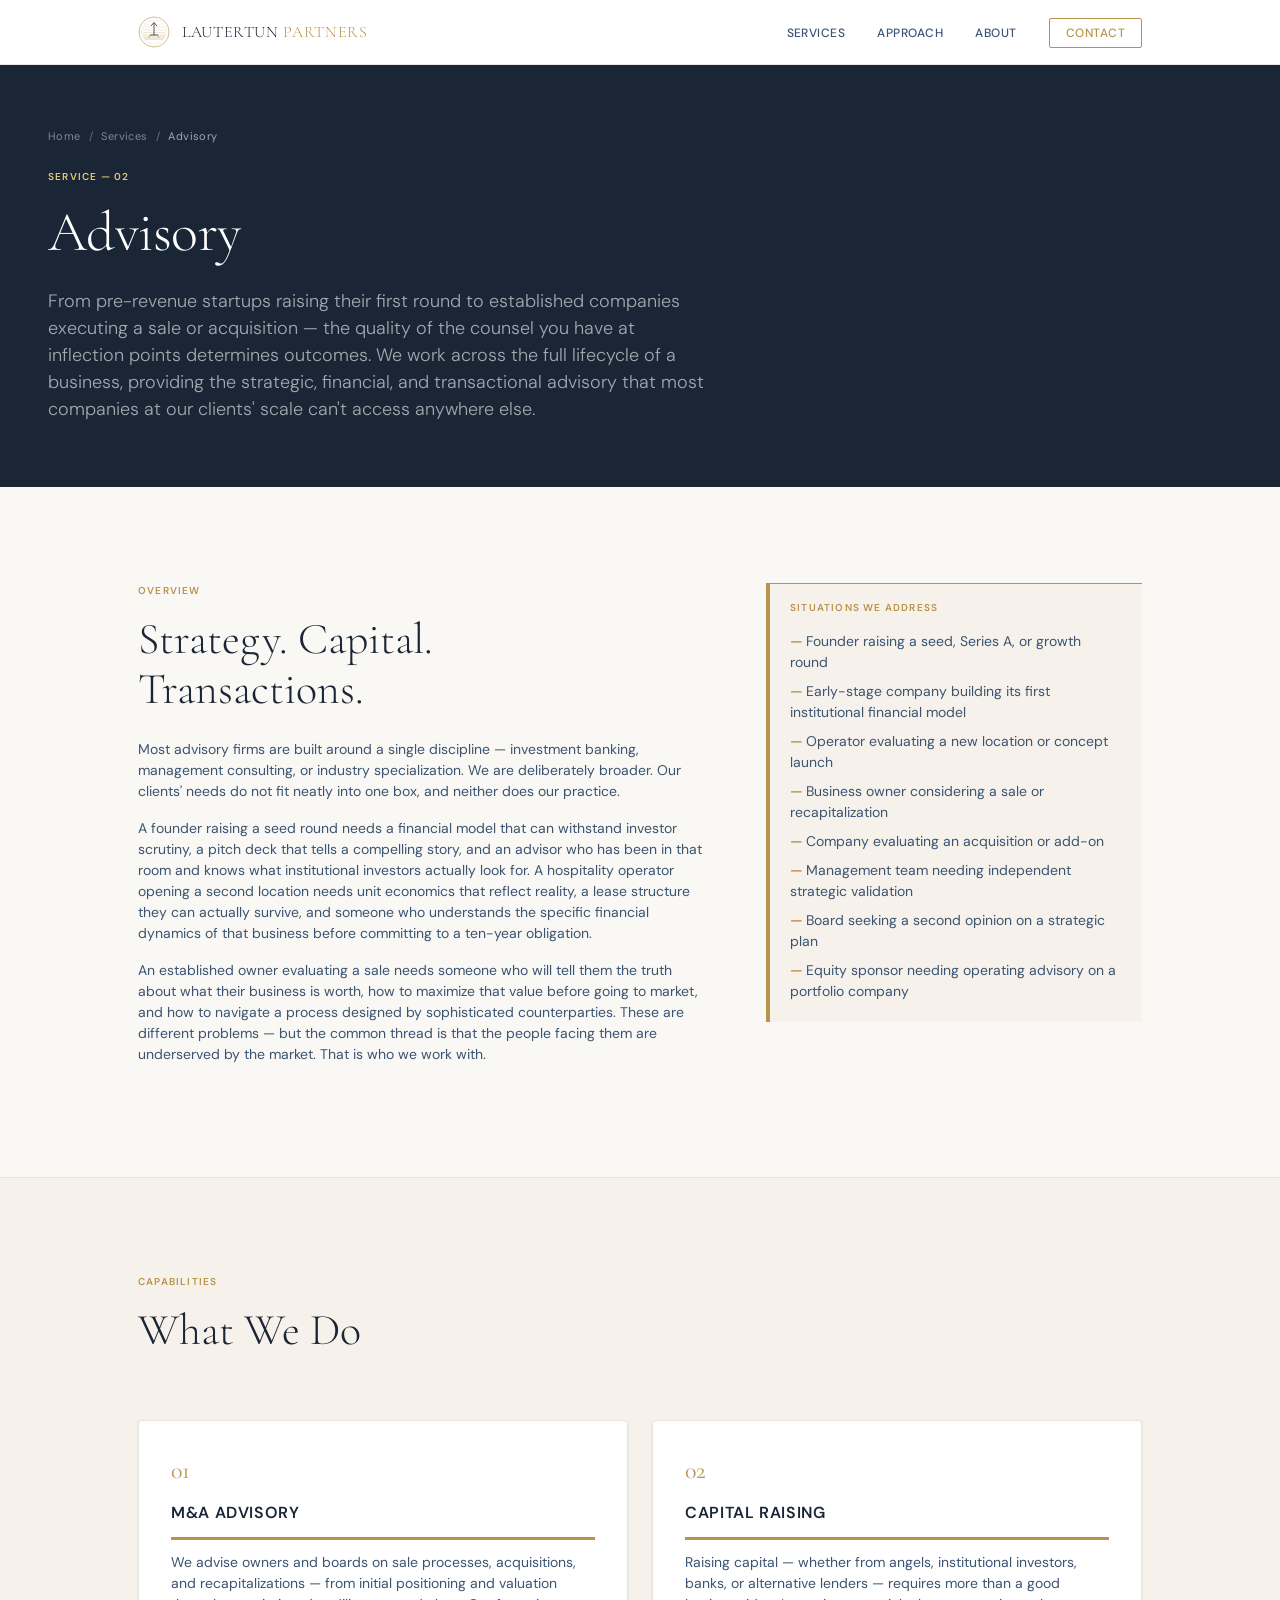
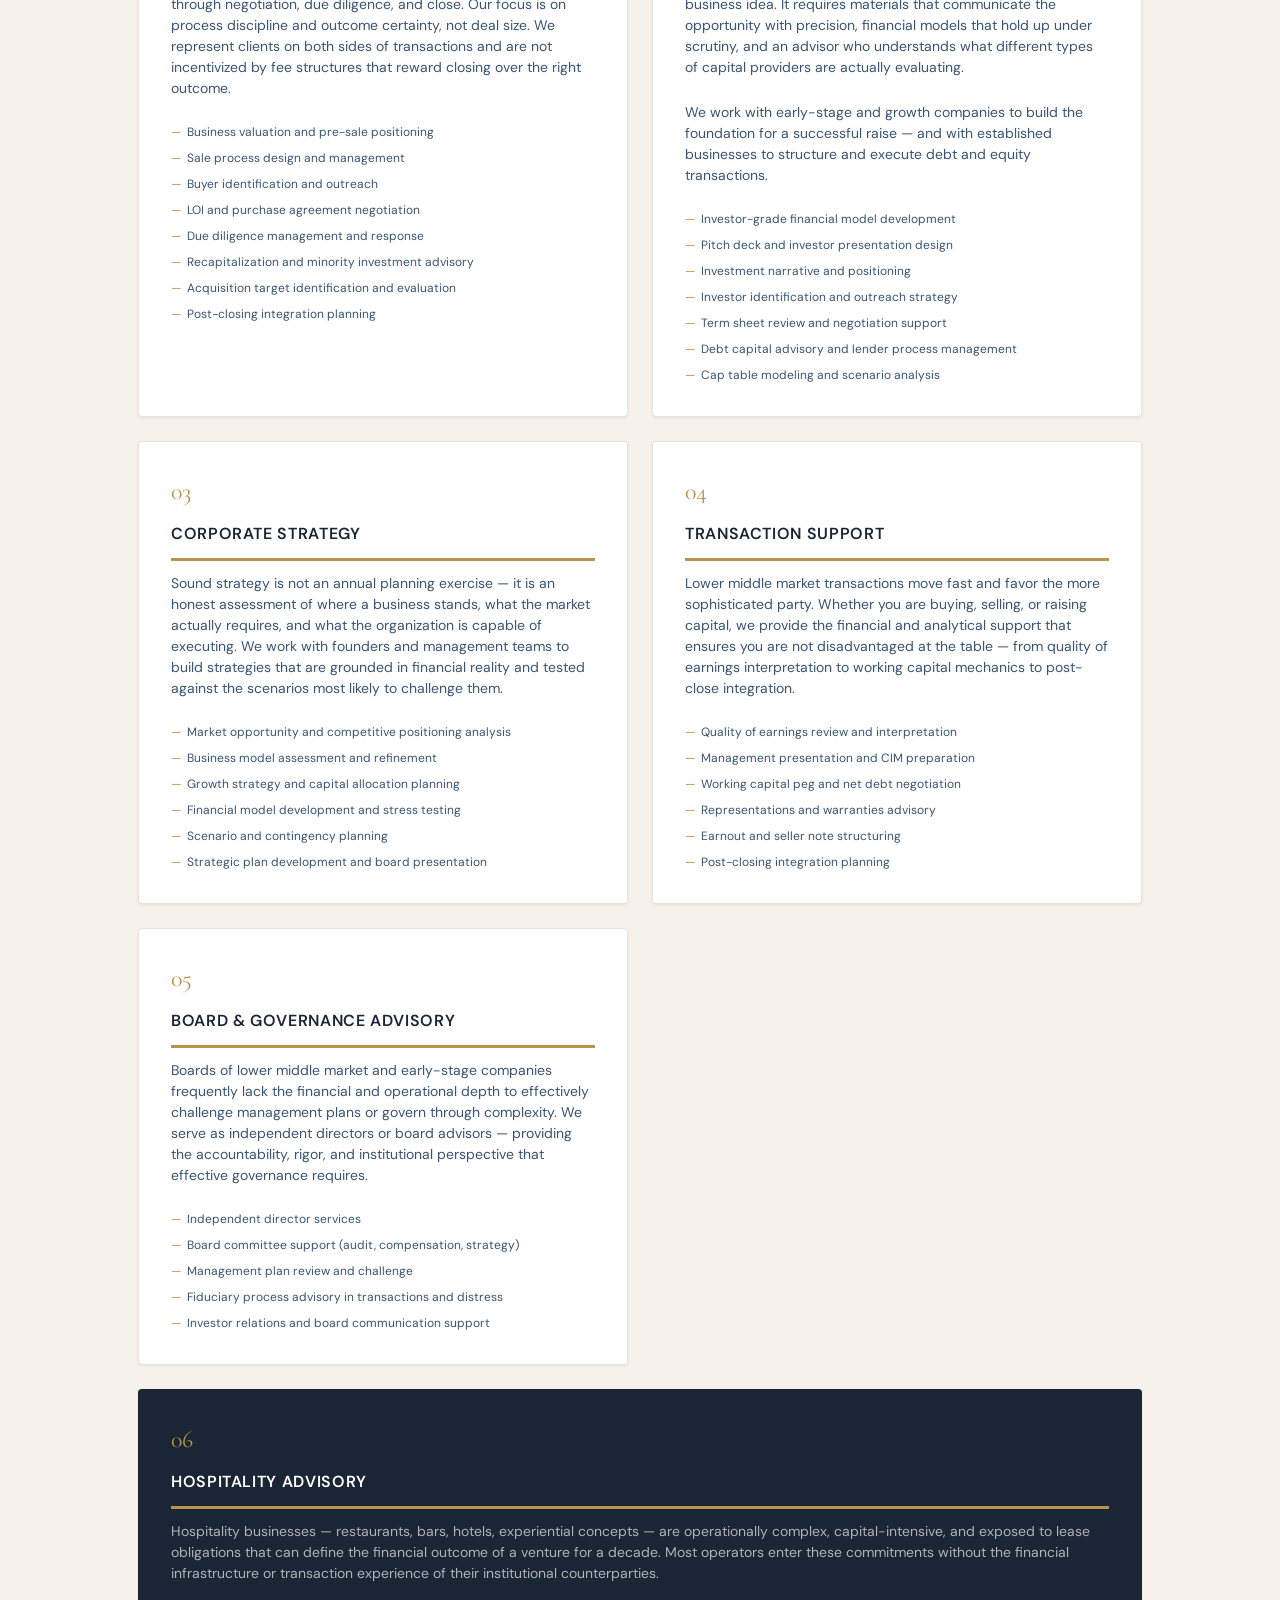
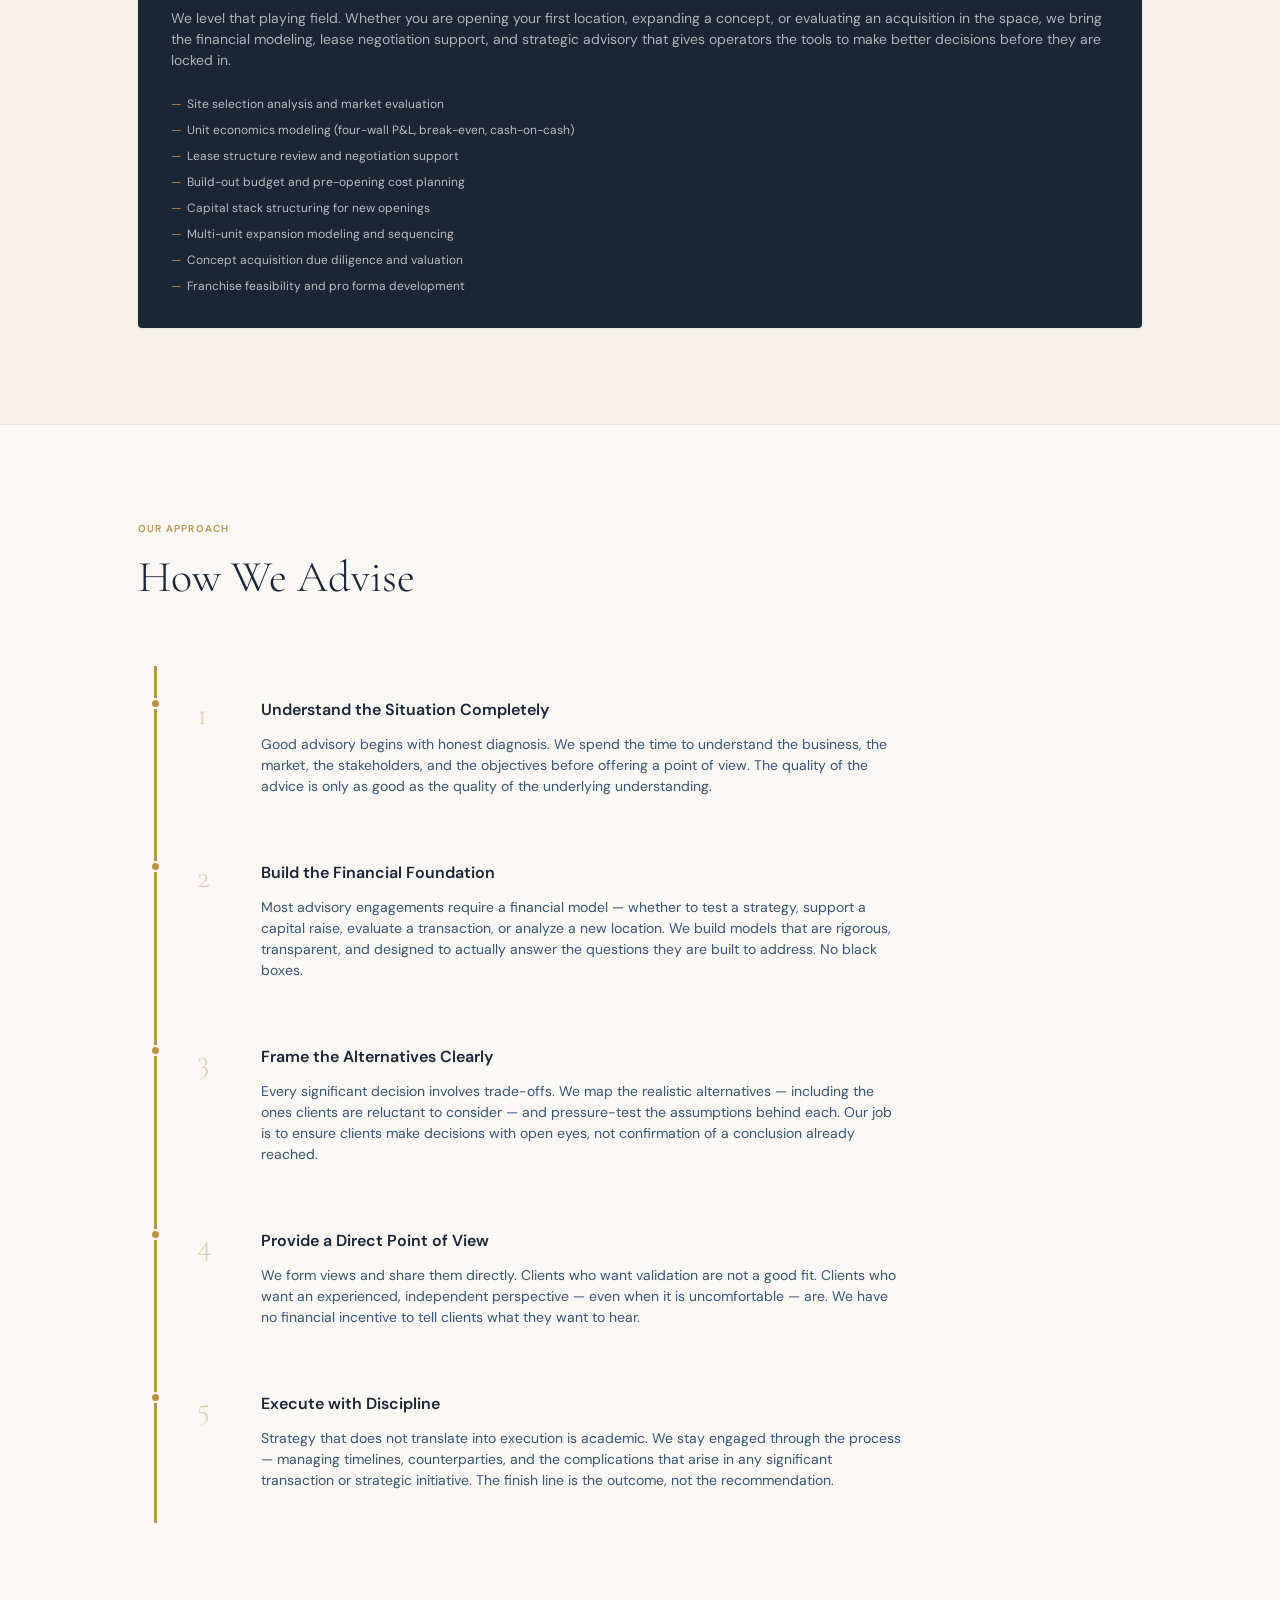
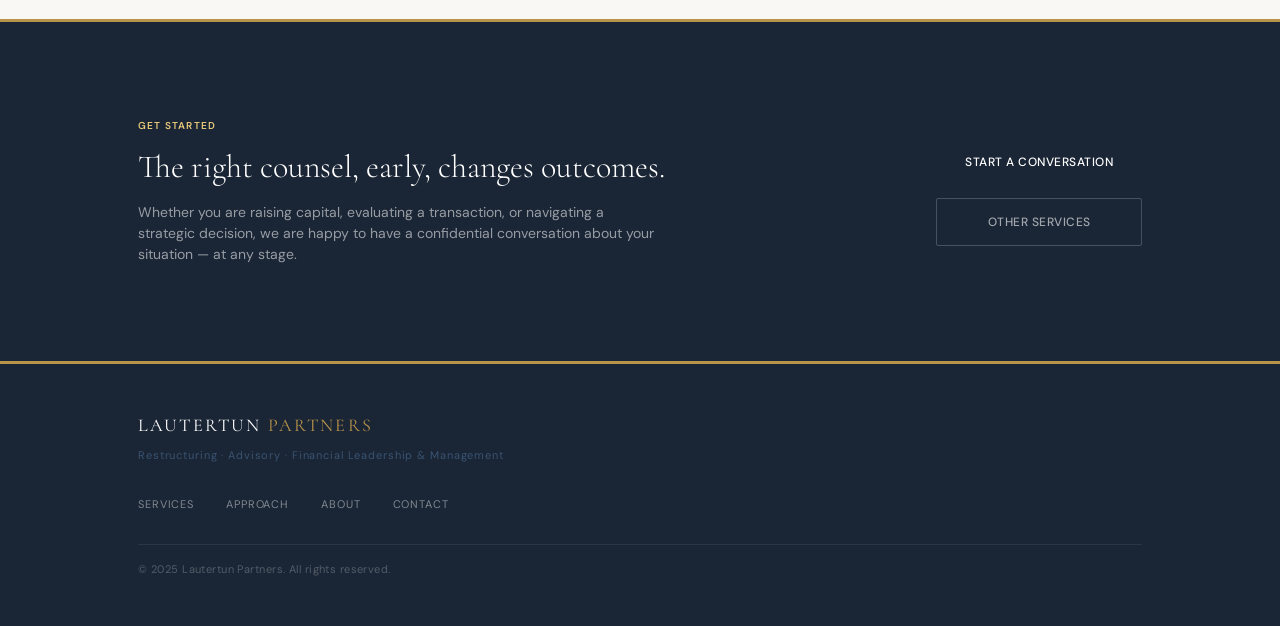
==== commit 63ff2a6b: "Add Office of the CFO, Advisory, and Restructuring service pages; update nav dropdowns Co-Authored-B" ====
--- a/advisory.html
+++ b/advisory.html
@@ -43,7 +43,7 @@
         <ul class="nav-dropdown">
           <li><a href="restructuring.html">Turnaround &amp; Restructuring</a></li>
           <li><a href="advisory.html">Advisory</a></li>
-          <li><a href="financial-leadership.html">Financial Leadership &amp; Management</a></li>
+          <li><a href="financial-leadership.html">Office of the CFO</a></li>
         </ul>
       </li>
       <li><a href="index.html#approach">Approach</a></li>
@@ -69,7 +69,7 @@
     </div>
     <span class="ltp-overline" style="color:#E8C97A">Service — 02</span>
     <h1>Advisory</h1>
-    <p class="page-hero-sub">At every significant inflection point — a sale, an acquisition, a succession, a strategic pivot — the quality of counsel matters more than the quality of the deal. We provide senior advisory to owners, boards, and leadership teams navigating these moments with independence, experience, and discretion.</p>
+    <p class="page-hero-sub">From pre-revenue startups raising their first round to established companies executing a sale or acquisition — the quality of the counsel you have at inflection points determines outcomes. We work across the full lifecycle of a business, providing the strategic, financial, and transactional advisory that most companies at our clients' scale can't access anywhere else.</p>
   </div>
 </section>
 
@@ -79,21 +79,22 @@
   <div class="container sp-two-col">
     <div class="sp-overview-text">
       <span class="ltp-overline">Overview</span>
-      <h2>Independent Counsel<br>at Critical Moments.</h2>
-      <p>The lower middle market is full of capable operators who are experts in their industries. What those operators often lack at strategic inflection points is an independent, experienced voice — someone who has seen these transactions and transitions from multiple sides and can help navigate the complexity without a conflicting financial interest.</p>
-      <p>Our advisory work is built around a simple premise: our clients make better decisions when they have access to the same quality of strategic counsel that larger companies take for granted. We bring that counsel to the $5M–$50M market, where it is most scarce and most needed.</p>
-      <p>We do not take transaction fees based on deal size, which means our advice is not influenced by whether a deal closes or how large it is. Our incentive is always to get the right outcome for the client — not the largest fee for ourselves.</p>
+      <h2>Strategy. Capital.<br>Transactions.</h2>
+      <p>Most advisory firms are built around a single discipline — investment banking, management consulting, or industry specialization. We are deliberately broader. Our clients' needs do not fit neatly into one box, and neither does our practice.</p>
+      <p>A founder raising a seed round needs a financial model that can withstand investor scrutiny, a pitch deck that tells a compelling story, and an advisor who has been in that room and knows what institutional investors actually look for. A hospitality operator opening a second location needs unit economics that reflect reality, a lease structure they can actually survive, and someone who understands the specific financial dynamics of that business before committing to a ten-year obligation.</p>
+      <p>An established owner evaluating a sale needs someone who will tell them the truth about what their business is worth, how to maximize that value before going to market, and how to navigate a process designed by sophisticated counterparties. These are different problems — but the common thread is that the people facing them are underserved by the market. That is who we work with.</p>
     </div>
     <div class="sp-overview-callout ltp-highlight-box">
       <span class="ltp-overline">Situations We Address</span>
       <ul>
-        <li>Founder considering a sale or recapitalization</li>
-        <li>Business evaluating an acquisition or add-on</li>
-        <li>Private equity sponsor needing operating advisory</li>
-        <li>Board seeking independent assessment of management plan</li>
-        <li>Company at a strategic crossroads with no clear path forward</li>
-        <li>Leadership transition requiring structured planning</li>
-        <li>Lender or equity sponsor needing a second opinion</li>
+        <li>Founder raising a seed, Series A, or growth round</li>
+        <li>Early-stage company building its first institutional financial model</li>
+        <li>Operator evaluating a new location or concept launch</li>
+        <li>Business owner considering a sale or recapitalization</li>
+        <li>Company evaluating an acquisition or add-on</li>
+        <li>Management team needing independent strategic validation</li>
+        <li>Board seeking a second opinion on a strategic plan</li>
+        <li>Equity sponsor needing operating advisory on a portfolio company</li>
       </ul>
     </div>
   </div>
@@ -112,49 +113,90 @@
       <div class="sp-cap-card">
         <div class="sp-cap-number ltp-section-number">01</div>
         <h3>M&amp;A Advisory</h3>
-        <p>We advise business owners and boards on sale processes, acquisitions, and recapitalizations — from initial positioning and buyer identification through negotiation, due diligence, and closing. Our focus is on process discipline and transaction certainty, not transaction size.</p>
-        <ul class="service-list">
-          <li>Sale process management</li>
+        <p>We advise owners and boards on sale processes, acquisitions, and recapitalizations — from initial positioning and valuation through negotiation, due diligence, and close. Our focus is on process discipline and outcome certainty, not deal size. We represent clients on both sides of transactions and are not incentivized by fee structures that reward closing over the right outcome.</p>
+        <ul class="service-list">
+          <li>Business valuation and pre-sale positioning</li>
+          <li>Sale process design and management</li>
           <li>Buyer identification and outreach</li>
-          <li>Letter of intent and purchase agreement negotiation</li>
-          <li>Due diligence management</li>
+          <li>LOI and purchase agreement negotiation</li>
+          <li>Due diligence management and response</li>
           <li>Recapitalization and minority investment advisory</li>
+          <li>Acquisition target identification and evaluation</li>
+          <li>Post-closing integration planning</li>
         </ul>
       </div>
 
       <div class="sp-cap-card">
         <div class="sp-cap-number ltp-section-number">02</div>
-        <h3>Strategic Planning</h3>
-        <p>Meaningful strategic planning is not an annual retreat exercise. It is a rigorous process of honestly assessing where a business stands, what the market requires, and what the organization is actually capable of. We facilitate and build strategic plans that are grounded in operational reality and financially defensible.</p>
-        <ul class="service-list">
-          <li>Competitive and market position assessment</li>
+        <h3>Capital Raising</h3>
+        <p>Raising capital — whether from angels, institutional investors, banks, or alternative lenders — requires more than a good business idea. It requires materials that communicate the opportunity with precision, financial models that hold up under scrutiny, and an advisor who understands what different types of capital providers are actually evaluating.</p>
+        <p style="margin-top:12px">We work with early-stage and growth companies to build the foundation for a successful raise — and with established businesses to structure and execute debt and equity transactions.</p>
+        <ul class="service-list">
+          <li>Investor-grade financial model development</li>
+          <li>Pitch deck and investor presentation design</li>
+          <li>Investment narrative and positioning</li>
+          <li>Investor identification and outreach strategy</li>
+          <li>Term sheet review and negotiation support</li>
+          <li>Debt capital advisory and lender process management</li>
+          <li>Cap table modeling and scenario analysis</li>
+        </ul>
+      </div>
+
+      <div class="sp-cap-card">
+        <div class="sp-cap-number ltp-section-number">03</div>
+        <h3>Corporate Strategy</h3>
+        <p>Sound strategy is not an annual planning exercise — it is an honest assessment of where a business stands, what the market actually requires, and what the organization is capable of executing. We work with founders and management teams to build strategies that are grounded in financial reality and tested against the scenarios most likely to challenge them.</p>
+        <ul class="service-list">
+          <li>Market opportunity and competitive positioning analysis</li>
+          <li>Business model assessment and refinement</li>
+          <li>Growth strategy and capital allocation planning</li>
           <li>Financial model development and stress testing</li>
-          <li>Growth strategy and capital allocation</li>
           <li>Scenario and contingency planning</li>
-        </ul>
-      </div>
-
-      <div class="sp-cap-card">
-        <div class="sp-cap-number ltp-section-number">03</div>
+          <li>Strategic plan development and board presentation</li>
+        </ul>
+      </div>
+
+      <div class="sp-cap-card">
+        <div class="sp-cap-number ltp-section-number">04</div>
         <h3>Transaction Support</h3>
-        <p>Whether buying or selling, lower middle market transactions are operationally complex and move quickly. We provide the financial and strategic support that ensures our clients are not disadvantaged by the sophistication of the counterparty — regardless of which side of the table they sit on.</p>
+        <p>Lower middle market transactions move fast and favor the more sophisticated party. Whether you are buying, selling, or raising capital, we provide the financial and analytical support that ensures you are not disadvantaged at the table — from quality of earnings interpretation to working capital mechanics to post-close integration.</p>
         <ul class="service-list">
           <li>Quality of earnings review and interpretation</li>
-          <li>Management presentation preparation</li>
-          <li>Working capital and net debt negotiation</li>
+          <li>Management presentation and CIM preparation</li>
+          <li>Working capital peg and net debt negotiation</li>
+          <li>Representations and warranties advisory</li>
+          <li>Earnout and seller note structuring</li>
           <li>Post-closing integration planning</li>
         </ul>
       </div>
 
       <div class="sp-cap-card">
-        <div class="sp-cap-number ltp-section-number">04</div>
-        <h3>Board Advisory</h3>
-        <p>Boards of lower middle market companies often lack the financial and operational expertise to effectively challenge management plans, evaluate strategic alternatives, or govern through periods of stress. We serve as independent board members or board observers, providing the rigor and accountability that effective governance requires.</p>
+        <div class="sp-cap-number ltp-section-number">05</div>
+        <h3>Board &amp; Governance Advisory</h3>
+        <p>Boards of lower middle market and early-stage companies frequently lack the financial and operational depth to effectively challenge management plans or govern through complexity. We serve as independent directors or board advisors — providing the accountability, rigor, and institutional perspective that effective governance requires.</p>
         <ul class="service-list">
           <li>Independent director services</li>
           <li>Board committee support (audit, compensation, strategy)</li>
           <li>Management plan review and challenge</li>
-          <li>Fiduciary process advisory in distressed situations</li>
+          <li>Fiduciary process advisory in transactions and distress</li>
+          <li>Investor relations and board communication support</li>
+        </ul>
+      </div>
+
+      <div class="sp-cap-card sp-cap-card--featured">
+        <div class="sp-cap-number ltp-section-number">06</div>
+        <h3>Hospitality Advisory</h3>
+        <p>Hospitality businesses — restaurants, bars, hotels, experiential concepts — are operationally complex, capital-intensive, and exposed to lease obligations that can define the financial outcome of a venture for a decade. Most operators enter these commitments without the financial infrastructure or transaction experience of their institutional counterparties.</p>
+        <p style="margin-top: 16px;">We level that playing field. Whether you are opening your first location, expanding a concept, or evaluating an acquisition in the space, we bring the financial modeling, lease negotiation support, and strategic advisory that gives operators the tools to make better decisions before they are locked in.</p>
+        <ul class="service-list" style="margin-top: 16px;">
+          <li>Site selection analysis and market evaluation</li>
+          <li>Unit economics modeling (four-wall P&amp;L, break-even, cash-on-cash)</li>
+          <li>Lease structure review and negotiation support</li>
+          <li>Build-out budget and pre-opening cost planning</li>
+          <li>Capital stack structuring for new openings</li>
+          <li>Multi-unit expansion modeling and sequencing</li>
+          <li>Concept acquisition due diligence and valuation</li>
+          <li>Franchise feasibility and pro forma development</li>
         </ul>
       </div>
 
@@ -175,28 +217,35 @@
         <div class="sp-step-num">1</div>
         <div class="sp-step-content">
           <h4>Understand the Situation Completely</h4>
-          <p>Good advisory begins with honest diagnosis. We spend the time required to understand the business, the stakeholders, the history, and the objectives — before offering a point of view on strategy or process.</p>
+          <p>Good advisory begins with honest diagnosis. We spend the time to understand the business, the market, the stakeholders, and the objectives before offering a point of view. The quality of the advice is only as good as the quality of the underlying understanding.</p>
         </div>
       </div>
       <div class="sp-step">
         <div class="sp-step-num">2</div>
         <div class="sp-step-content">
+          <h4>Build the Financial Foundation</h4>
+          <p>Most advisory engagements require a financial model — whether to test a strategy, support a capital raise, evaluate a transaction, or analyze a new location. We build models that are rigorous, transparent, and designed to actually answer the questions they are built to address. No black boxes.</p>
+        </div>
+      </div>
+      <div class="sp-step">
+        <div class="sp-step-num">3</div>
+        <div class="sp-step-content">
           <h4>Frame the Alternatives Clearly</h4>
-          <p>Every significant decision involves trade-offs. We map the realistic alternatives — including the ones clients are reluctant to consider — and pressure-test the assumptions behind each. Our job is to ensure clients make decisions with open eyes.</p>
-        </div>
-      </div>
-      <div class="sp-step">
-        <div class="sp-step-num">3</div>
+          <p>Every significant decision involves trade-offs. We map the realistic alternatives — including the ones clients are reluctant to consider — and pressure-test the assumptions behind each. Our job is to ensure clients make decisions with open eyes, not confirmation of a conclusion already reached.</p>
+        </div>
+      </div>
+      <div class="sp-step">
+        <div class="sp-step-num">4</div>
         <div class="sp-step-content">
           <h4>Provide a Direct Point of View</h4>
-          <p>We are not consensus builders or information brokers. We form views, and we share them directly. Clients who want validation of a decision already made are not a good fit. Clients who want an experienced, independent perspective are.</p>
-        </div>
-      </div>
-      <div class="sp-step">
-        <div class="sp-step-num">4</div>
+          <p>We form views and share them directly. Clients who want validation are not a good fit. Clients who want an experienced, independent perspective — even when it is uncomfortable — are. We have no financial incentive to tell clients what they want to hear.</p>
+        </div>
+      </div>
+      <div class="sp-step">
+        <div class="sp-step-num">5</div>
         <div class="sp-step-content">
           <h4>Execute with Discipline</h4>
-          <p>Strategic advice that does not translate into execution is academic. We drive the processes we advise on — managing timelines, counterparties, and the inevitable complications that arise in any significant transaction or transition.</p>
+          <p>Strategy that does not translate into execution is academic. We stay engaged through the process — managing timelines, counterparties, and the complications that arise in any significant transaction or strategic initiative. The finish line is the outcome, not the recommendation.</p>
         </div>
       </div>
     </div>
@@ -210,7 +259,7 @@
     <div>
       <span class="ltp-overline">Get Started</span>
       <h2>The right counsel, early, changes outcomes.</h2>
-      <p>Whether you are considering a transaction, facing a strategic decision, or simply need an independent perspective, we are happy to have a confidential conversation about your situation.</p>
+      <p>Whether you are raising capital, evaluating a transaction, or navigating a strategic decision, we are happy to have a confidential conversation about your situation — at any stage.</p>
     </div>
     <div class="sp-cta-actions">
       <a href="index.html#contact" class="btn-primary">Start a Conversation</a>
--- a/service-page.css
+++ b/service-page.css
@@ -116,10 +116,11 @@
   background: var(--color-ink-navy);
   border-color: transparent;
 }
-.sp-cap-card--featured .sp-cap-number { color: var(--color-gold); }
-.sp-cap-card--featured h3 { color: var(--color-white); }
-.sp-cap-card--featured > p { color: rgba(255,255,255,0.65); }
-.sp-cap-card--featured .service-list li { color: rgba(255,255,255,0.7); }
+.sp-cap-card--featured .sp-cap-number { color: var(--color-gold) !important; }
+.sp-cap-card--featured h3 { color: var(--color-white) !important; border-bottom-color: var(--color-gold); }
+.sp-cap-card--featured > p { color: rgba(255,255,255,0.65) !important; }
+.sp-cap-card--featured p { color: rgba(255,255,255,0.65); }
+.sp-cap-card--featured .service-list li { color: rgba(255,255,255,0.7) !important; }
 
 .sp-cap-number {
   font-size: var(--text-xl);
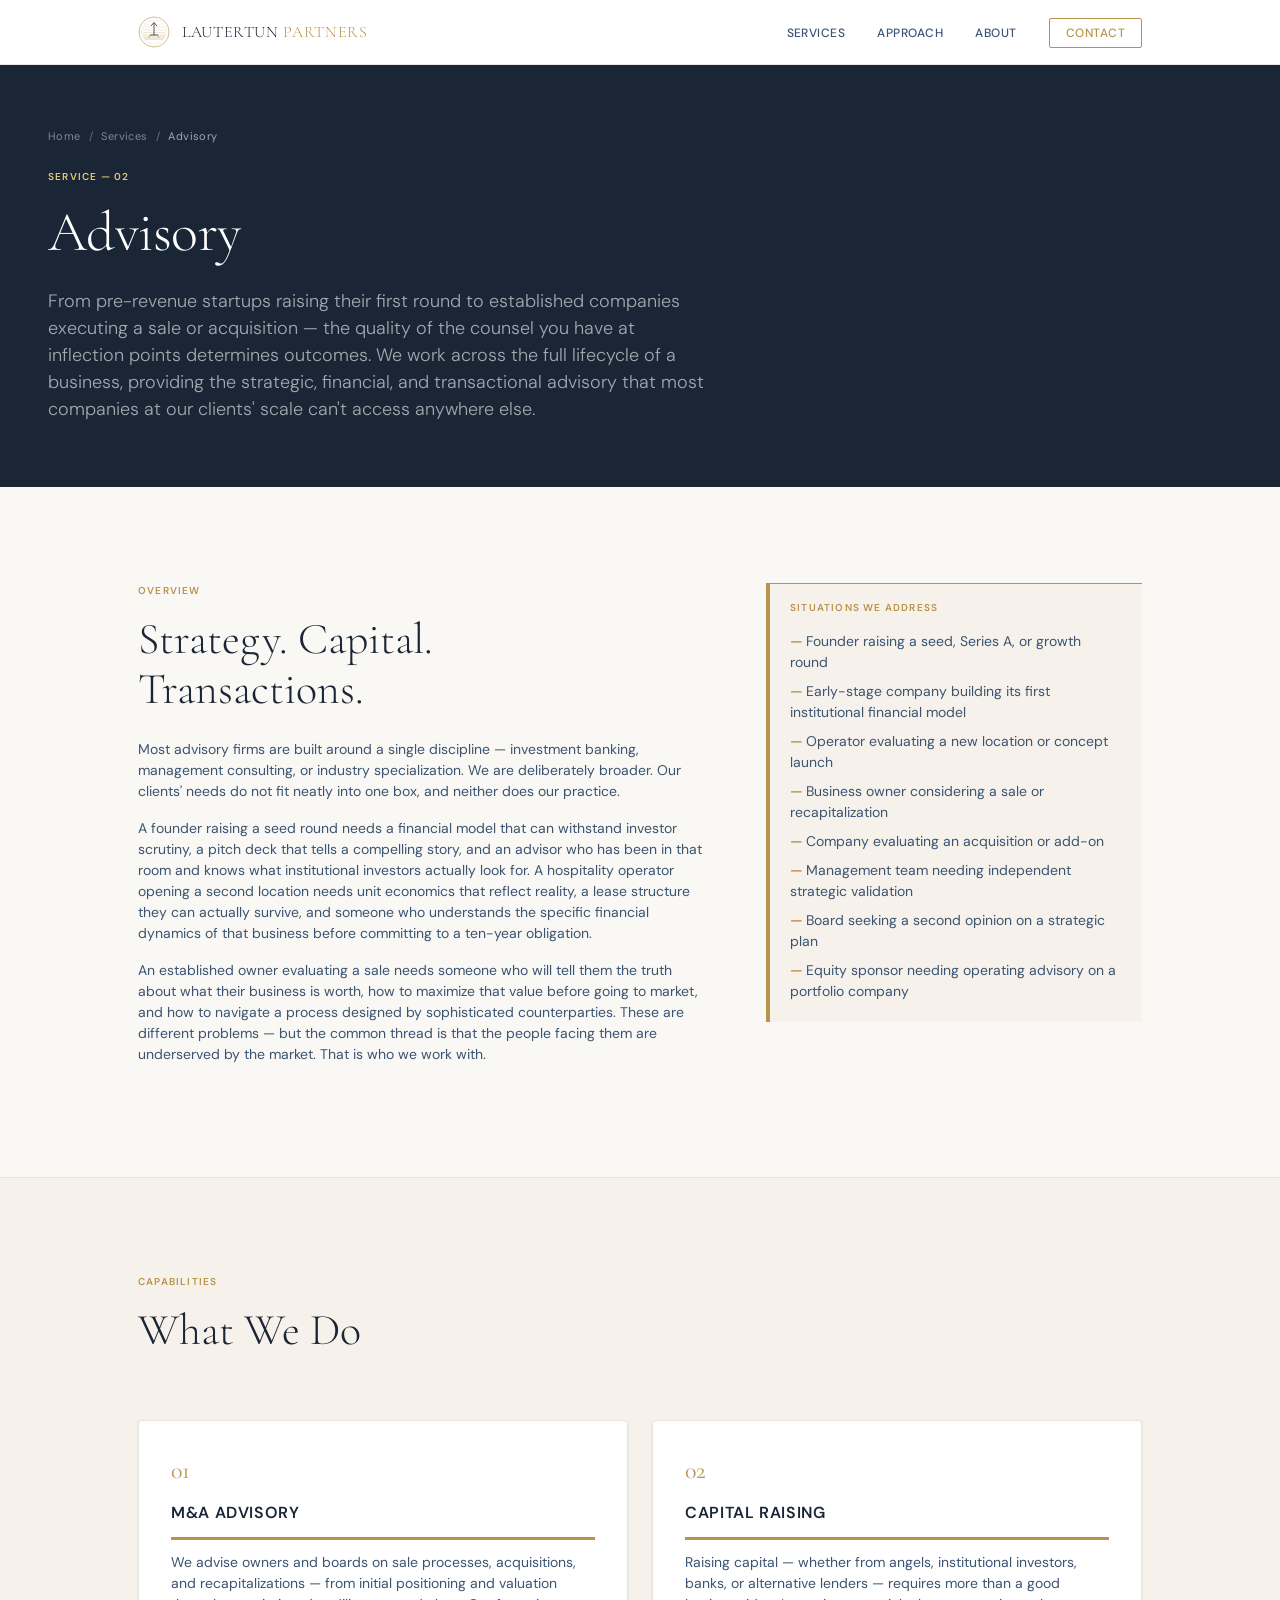
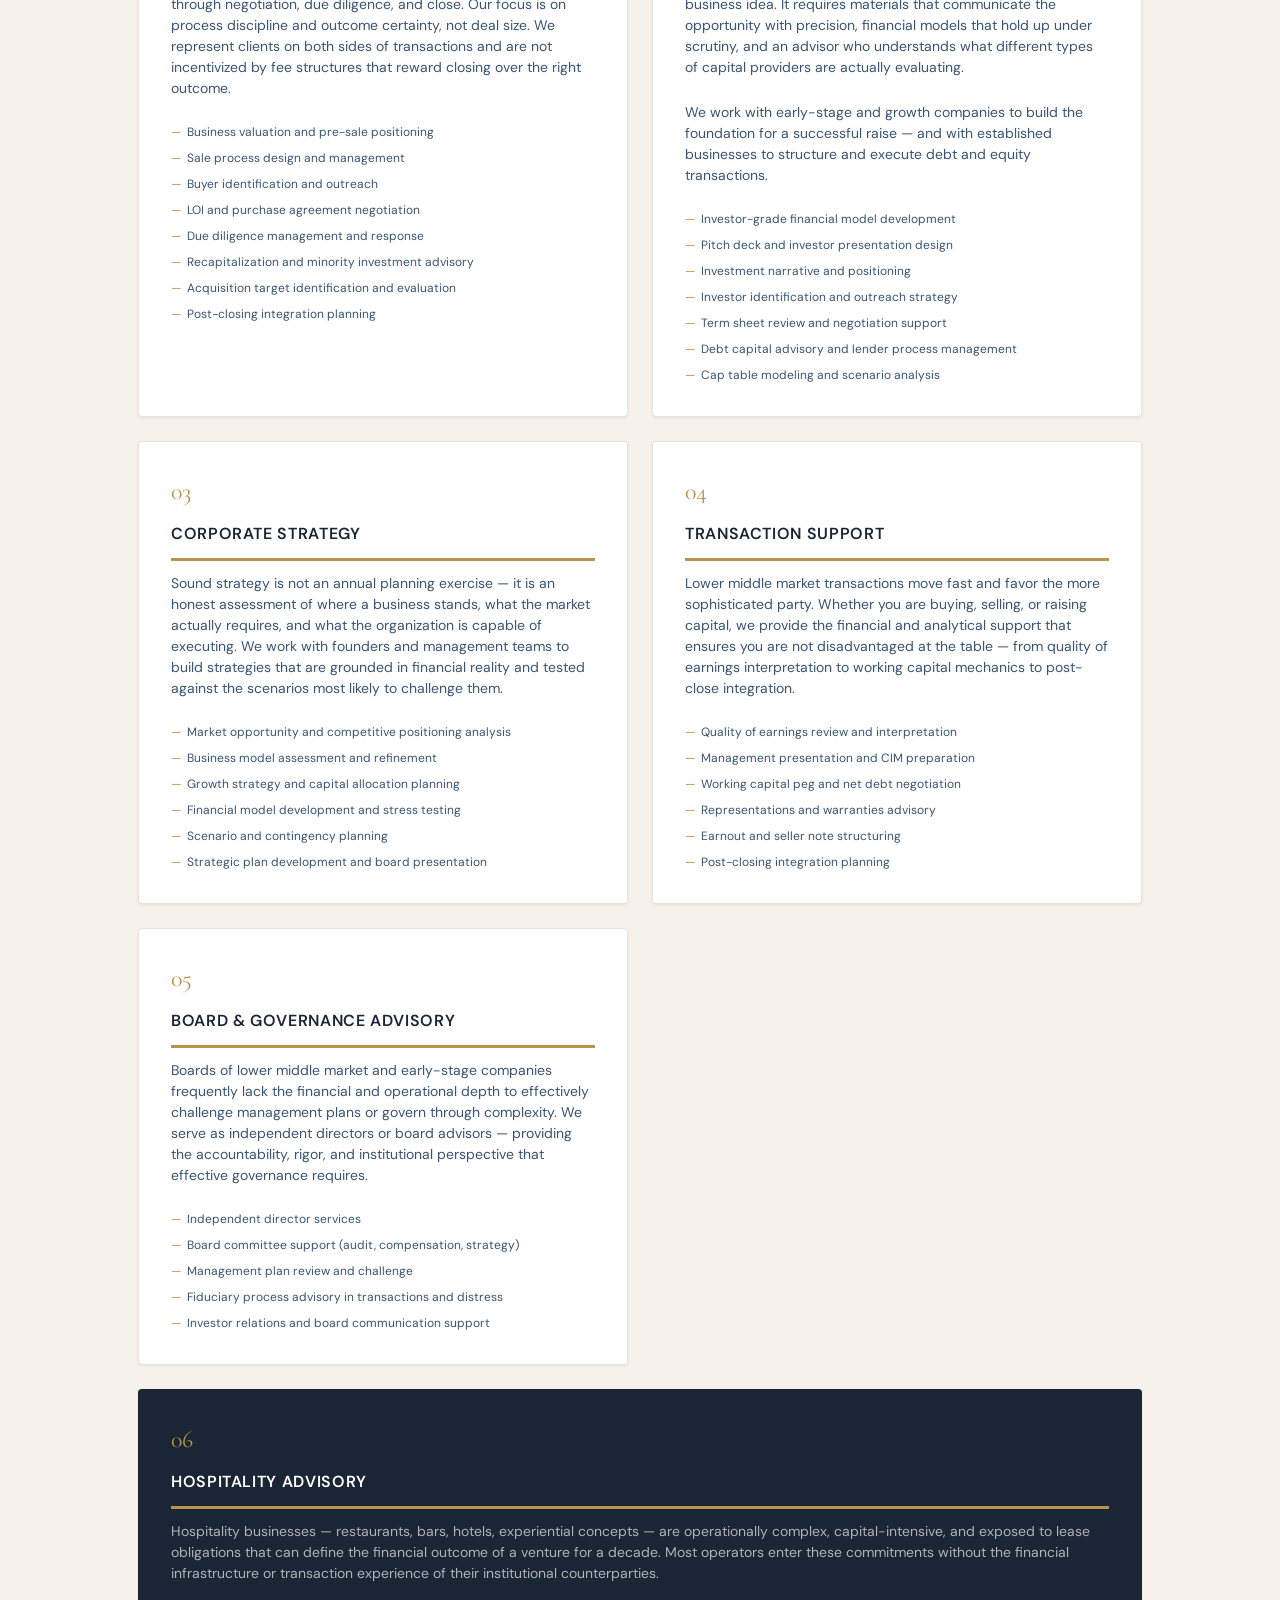
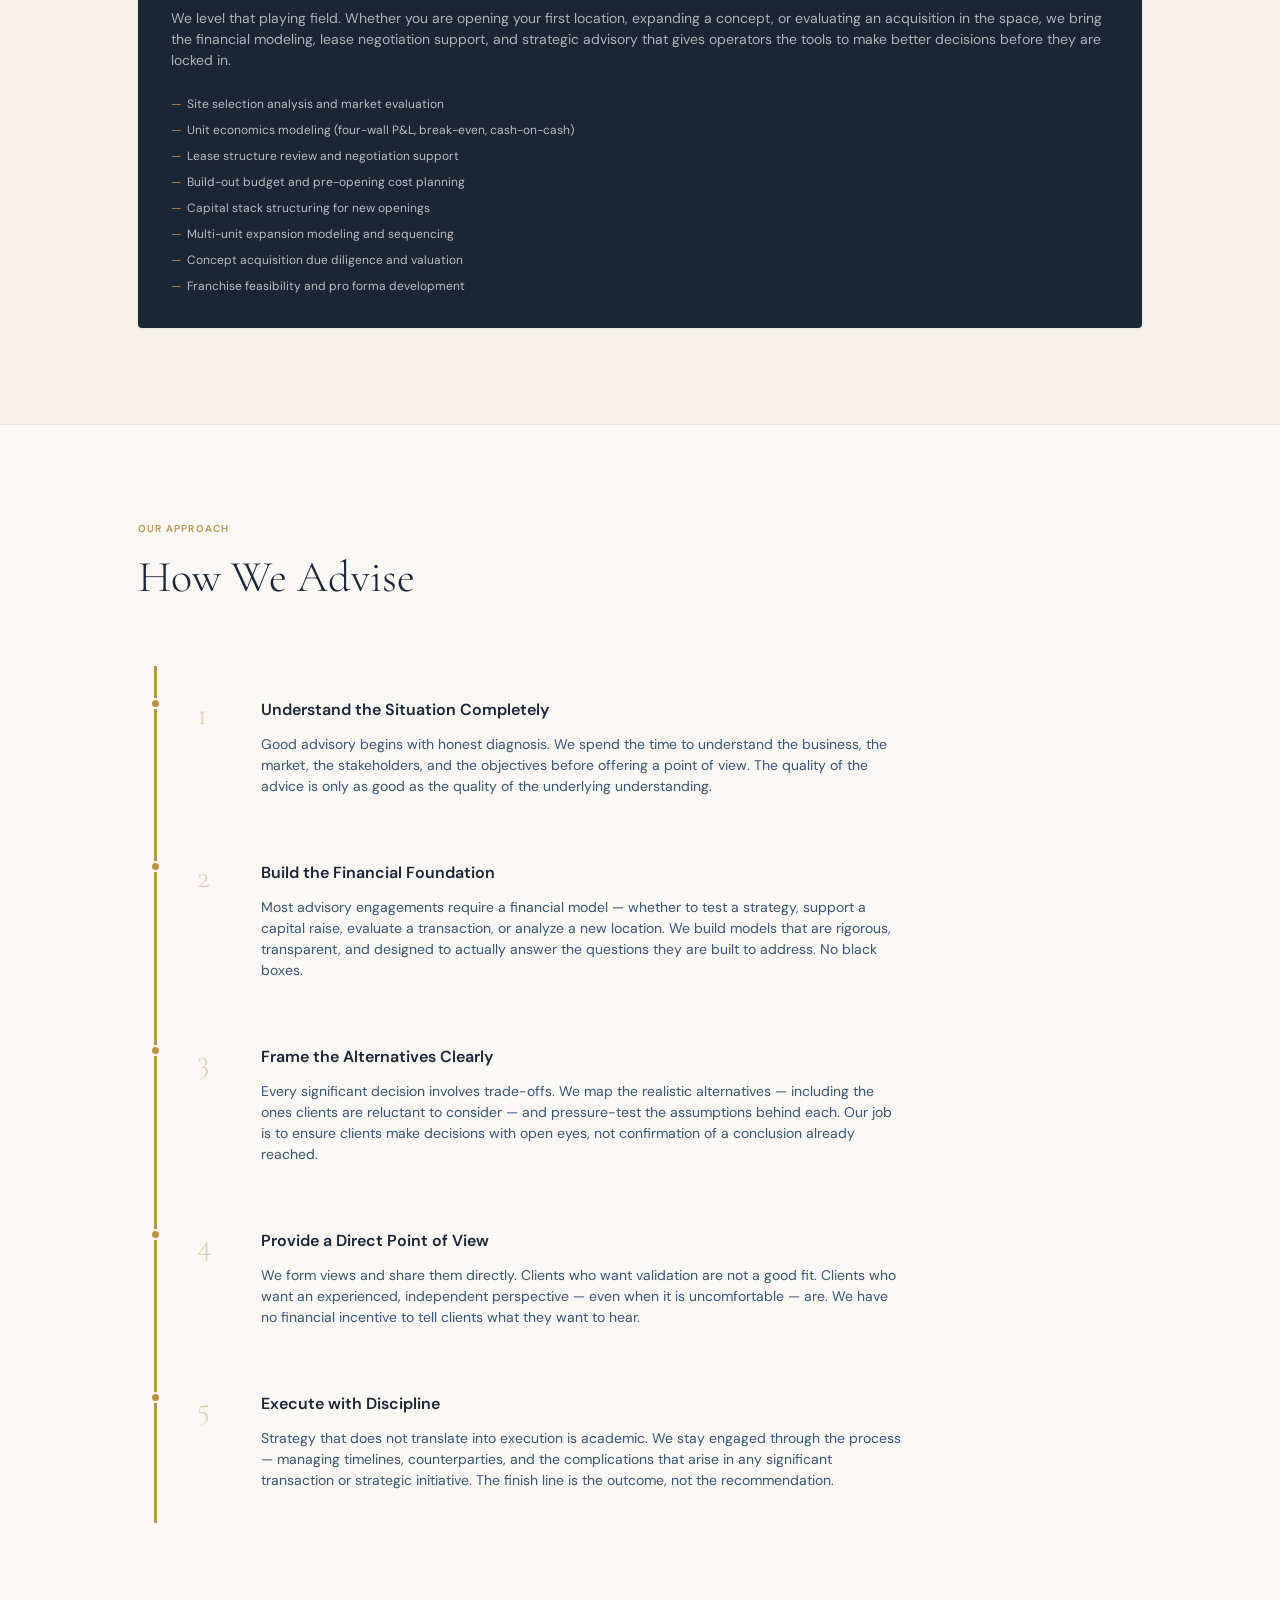
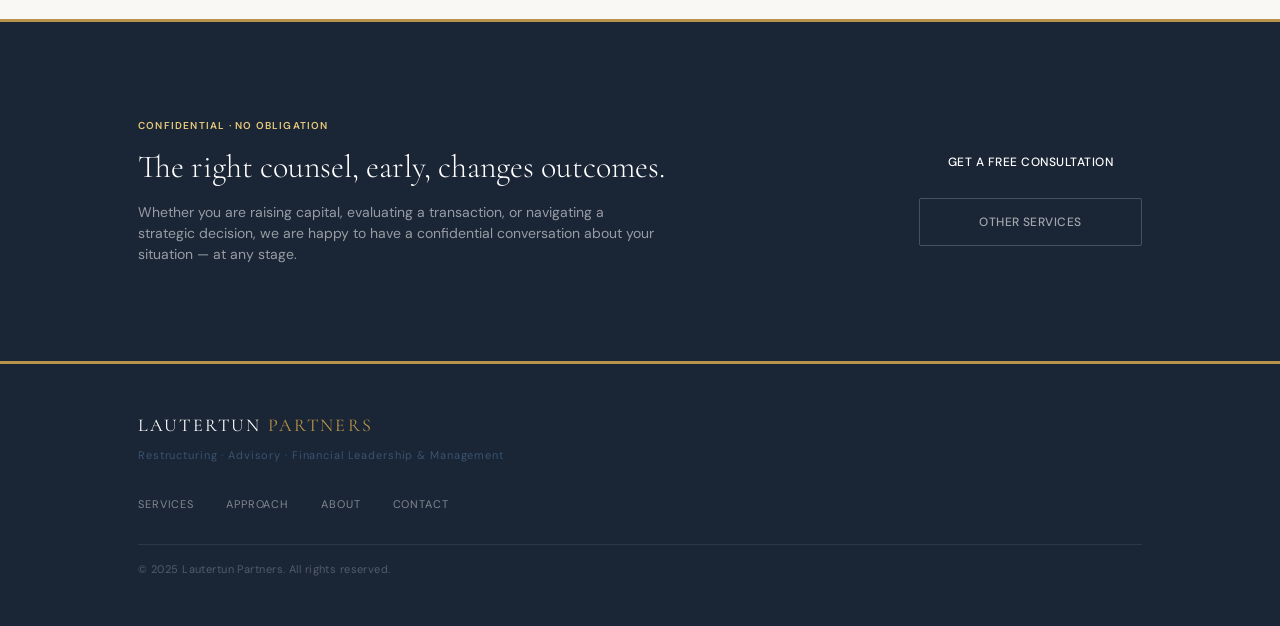
==== commit bee68c25: "Soften contact CTAs: free consultation framing, lower-friction copy Co-Authored-By: Claude Sonnet 4." ====
--- a/advisory.html
+++ b/advisory.html
@@ -3,7 +3,15 @@
 <head>
 <meta charset="UTF-8">
 <meta name="viewport" content="width=device-width, initial-scale=1.0">
-<title>Advisory — Lautertun Partners</title>
+<title>M&amp;A Advisory, Capital Raising &amp; Corporate Strategy — Lautertun Partners</title>
+<meta name="description" content="M&amp;A advisory, capital raising, and corporate strategy for lower middle market and early-stage companies. Hospitality site selection, lease negotiation, and multi-unit expansion advisory.">
+<meta name="robots" content="index, follow">
+<link rel="canonical" href="https://lautertunpartners.com/advisory.html">
+<meta property="og:type" content="website">
+<meta property="og:url" content="https://lautertunpartners.com/advisory.html">
+<meta property="og:title" content="M&amp;A Advisory, Capital Raising &amp; Corporate Strategy — Lautertun Partners">
+<meta property="og:description" content="M&amp;A advisory, capital raising, and corporate strategy for lower middle market and early-stage companies. Hospitality advisory including site selection and lease negotiation.">
+<meta property="og:site_name" content="Lautertun Partners">
 <link rel="preconnect" href="https://fonts.googleapis.com">
 <link href="https://fonts.googleapis.com/css2?family=Cormorant+Garamond:ital,wght@0,300;0,400;0,500;0,600;1,300;1,400&family=DM+Sans:wght@300;400;500;600&display=swap" rel="stylesheet">
 <link rel="stylesheet" href="lautertun-brand.css">
@@ -257,12 +265,12 @@
 <section class="section sp-cta">
   <div class="container sp-cta-inner">
     <div>
-      <span class="ltp-overline">Get Started</span>
+      <span class="ltp-overline">Confidential · No Obligation</span>
       <h2>The right counsel, early, changes outcomes.</h2>
       <p>Whether you are raising capital, evaluating a transaction, or navigating a strategic decision, we are happy to have a confidential conversation about your situation — at any stage.</p>
     </div>
     <div class="sp-cta-actions">
-      <a href="index.html#contact" class="btn-primary">Start a Conversation</a>
+      <a href="index.html#contact" class="btn-primary">Get a Free Consultation</a>
       <a href="index.html#services" class="btn-outline">Other Services</a>
     </div>
   </div>
--- a/site.css
+++ b/site.css
@@ -578,6 +578,26 @@
 }
 .contact-item a:hover { color: var(--color-gold); }
 
+/* Form feedback */
+.form-success {
+  background: var(--color-white);
+  border: var(--border-hairline);
+  border-radius: var(--border-radius-md);
+  padding: var(--space-8);
+  text-align: center;
+  color: var(--color-steel);
+  font-size: var(--text-base);
+}
+.form-error {
+  color: #c0392b;
+  font-size: var(--text-sm);
+  margin-bottom: var(--space-3);
+}
+.field-error {
+  color: #c0392b;
+  font-size: var(--text-xs);
+}
+
 /* Form */
 .contact-form {
   background: var(--color-white);
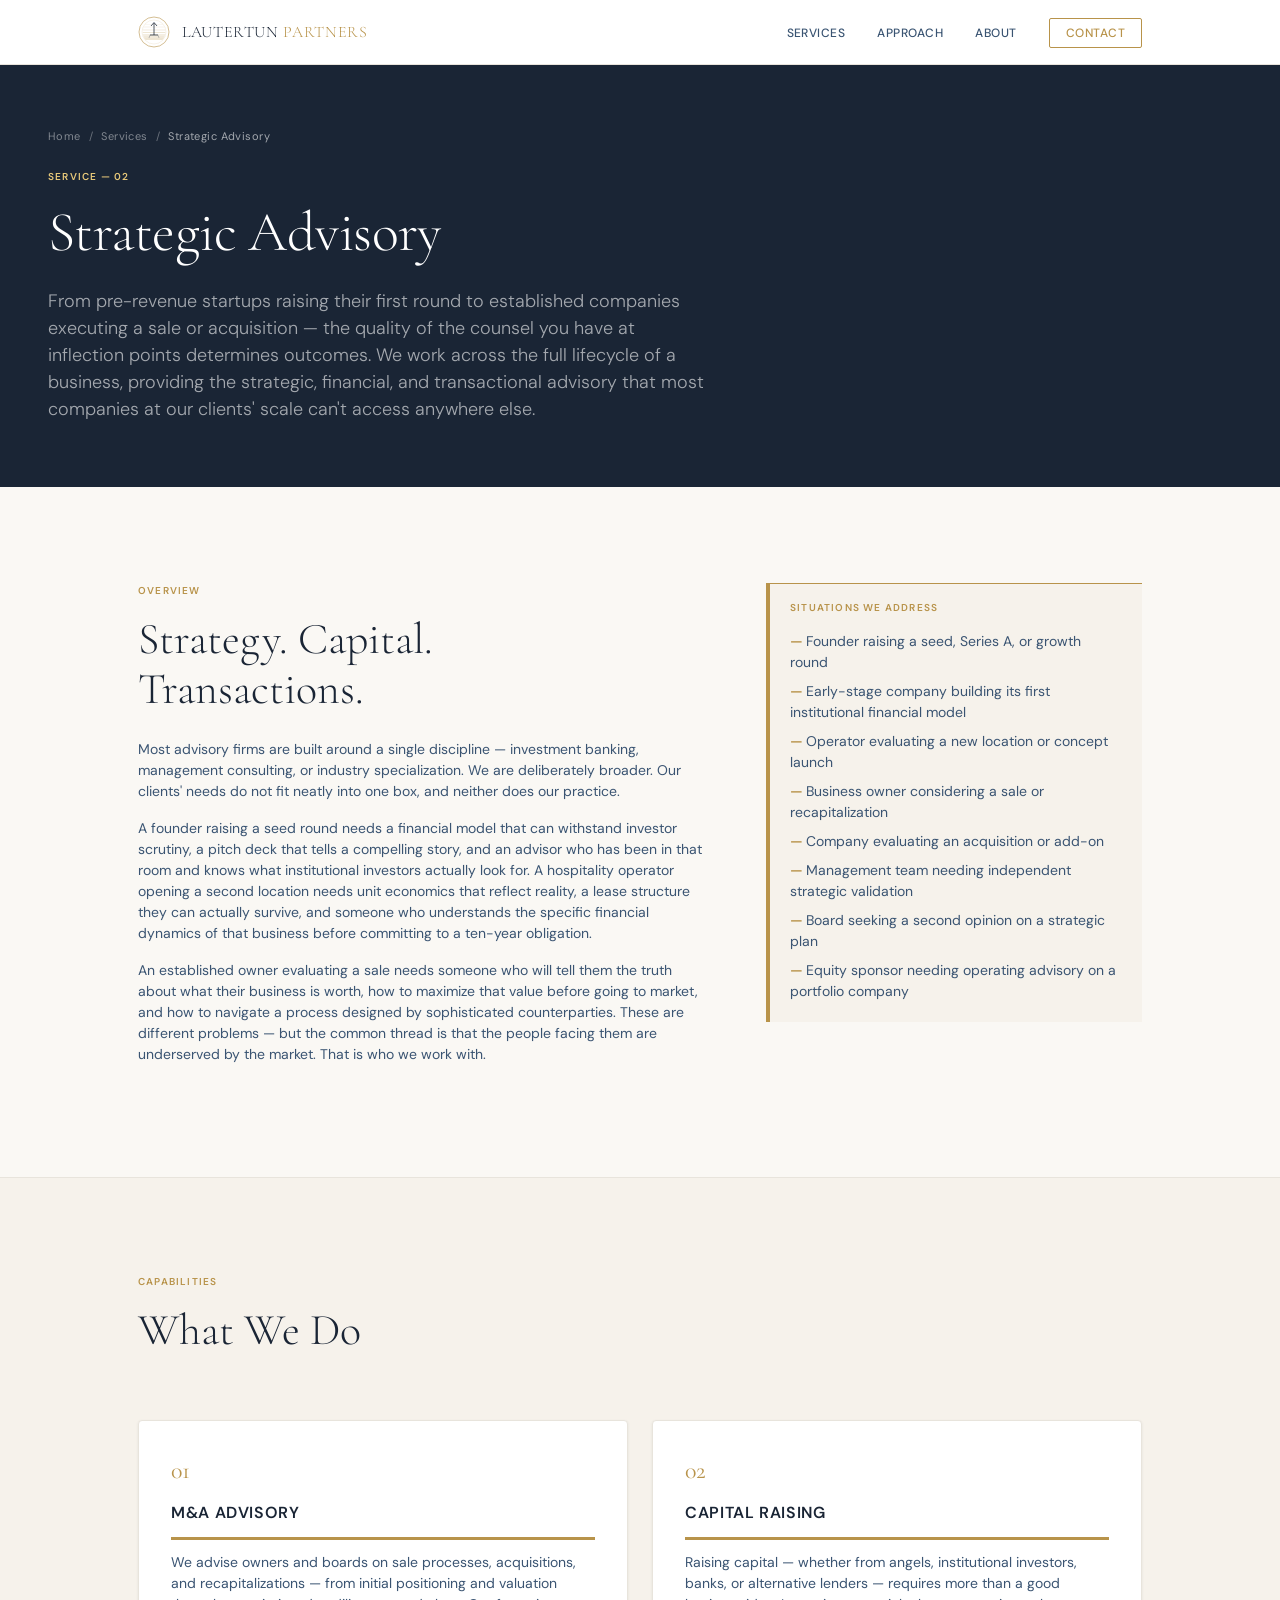
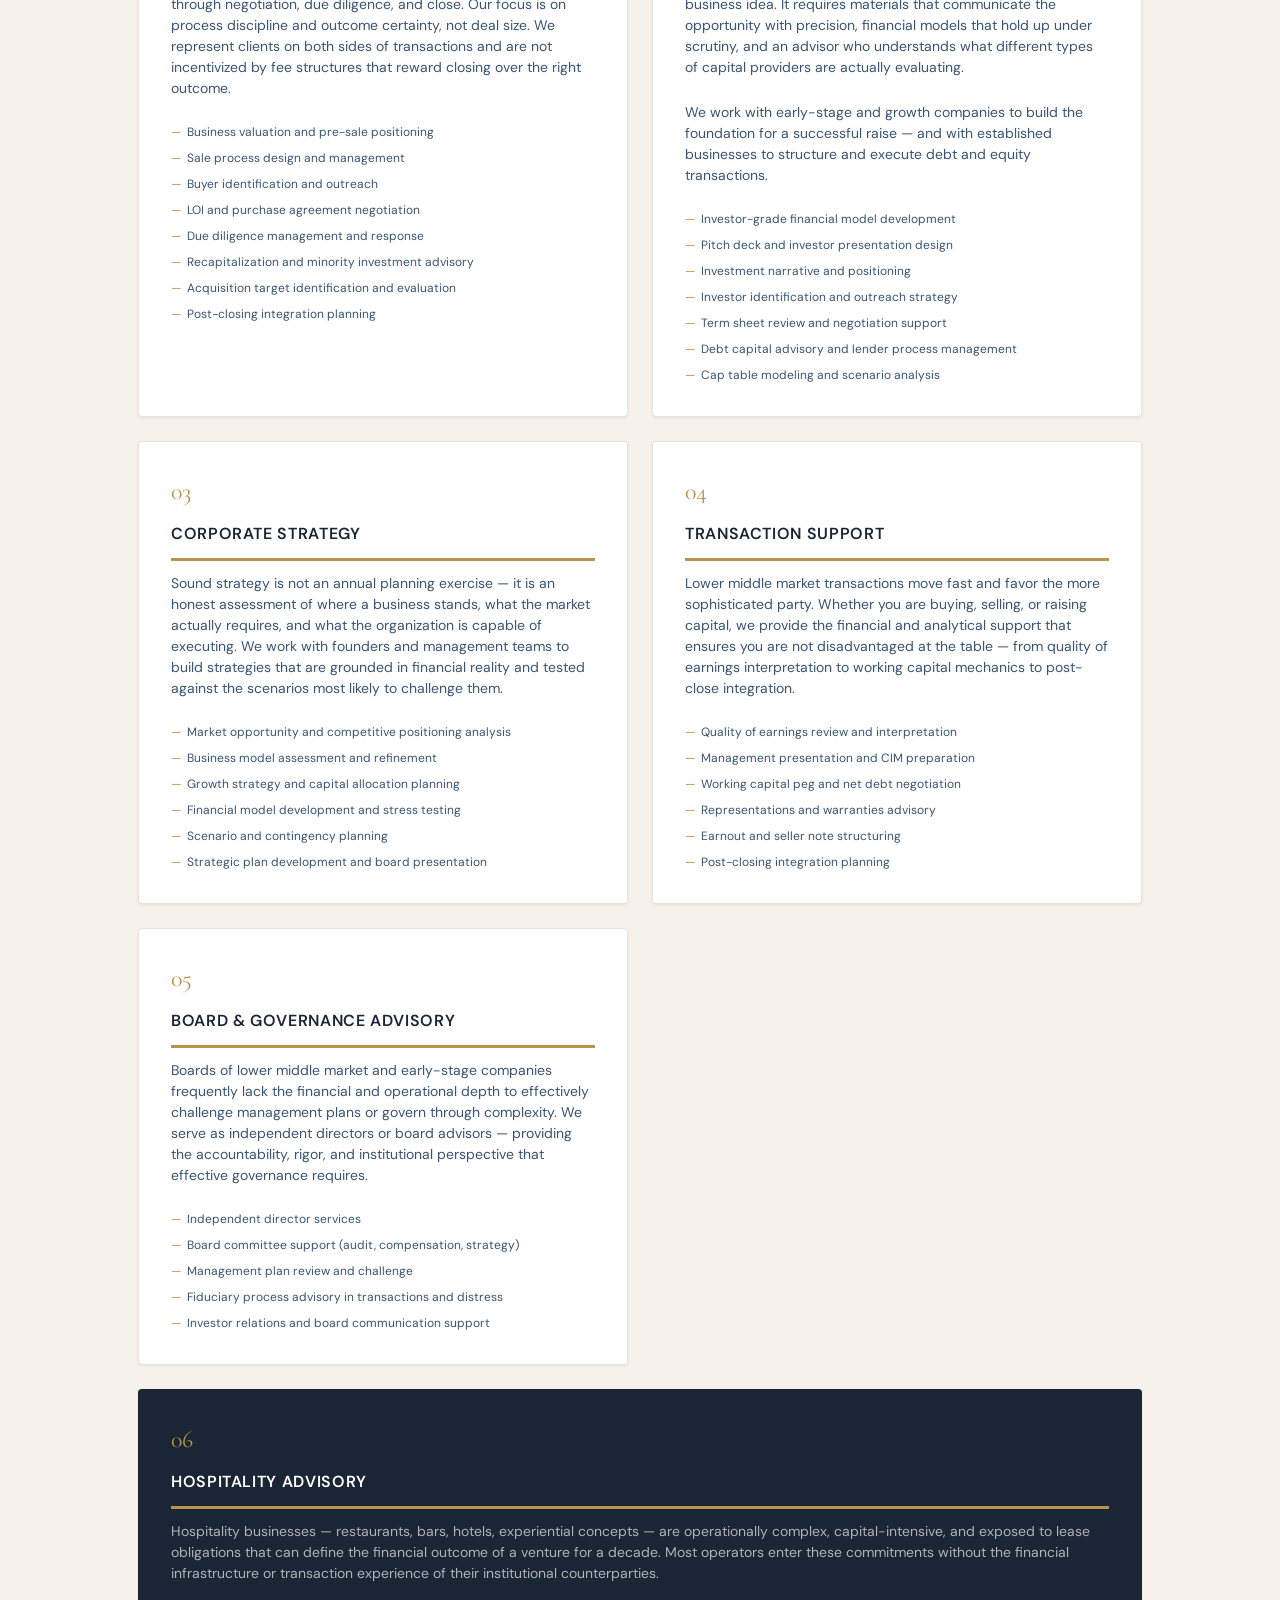
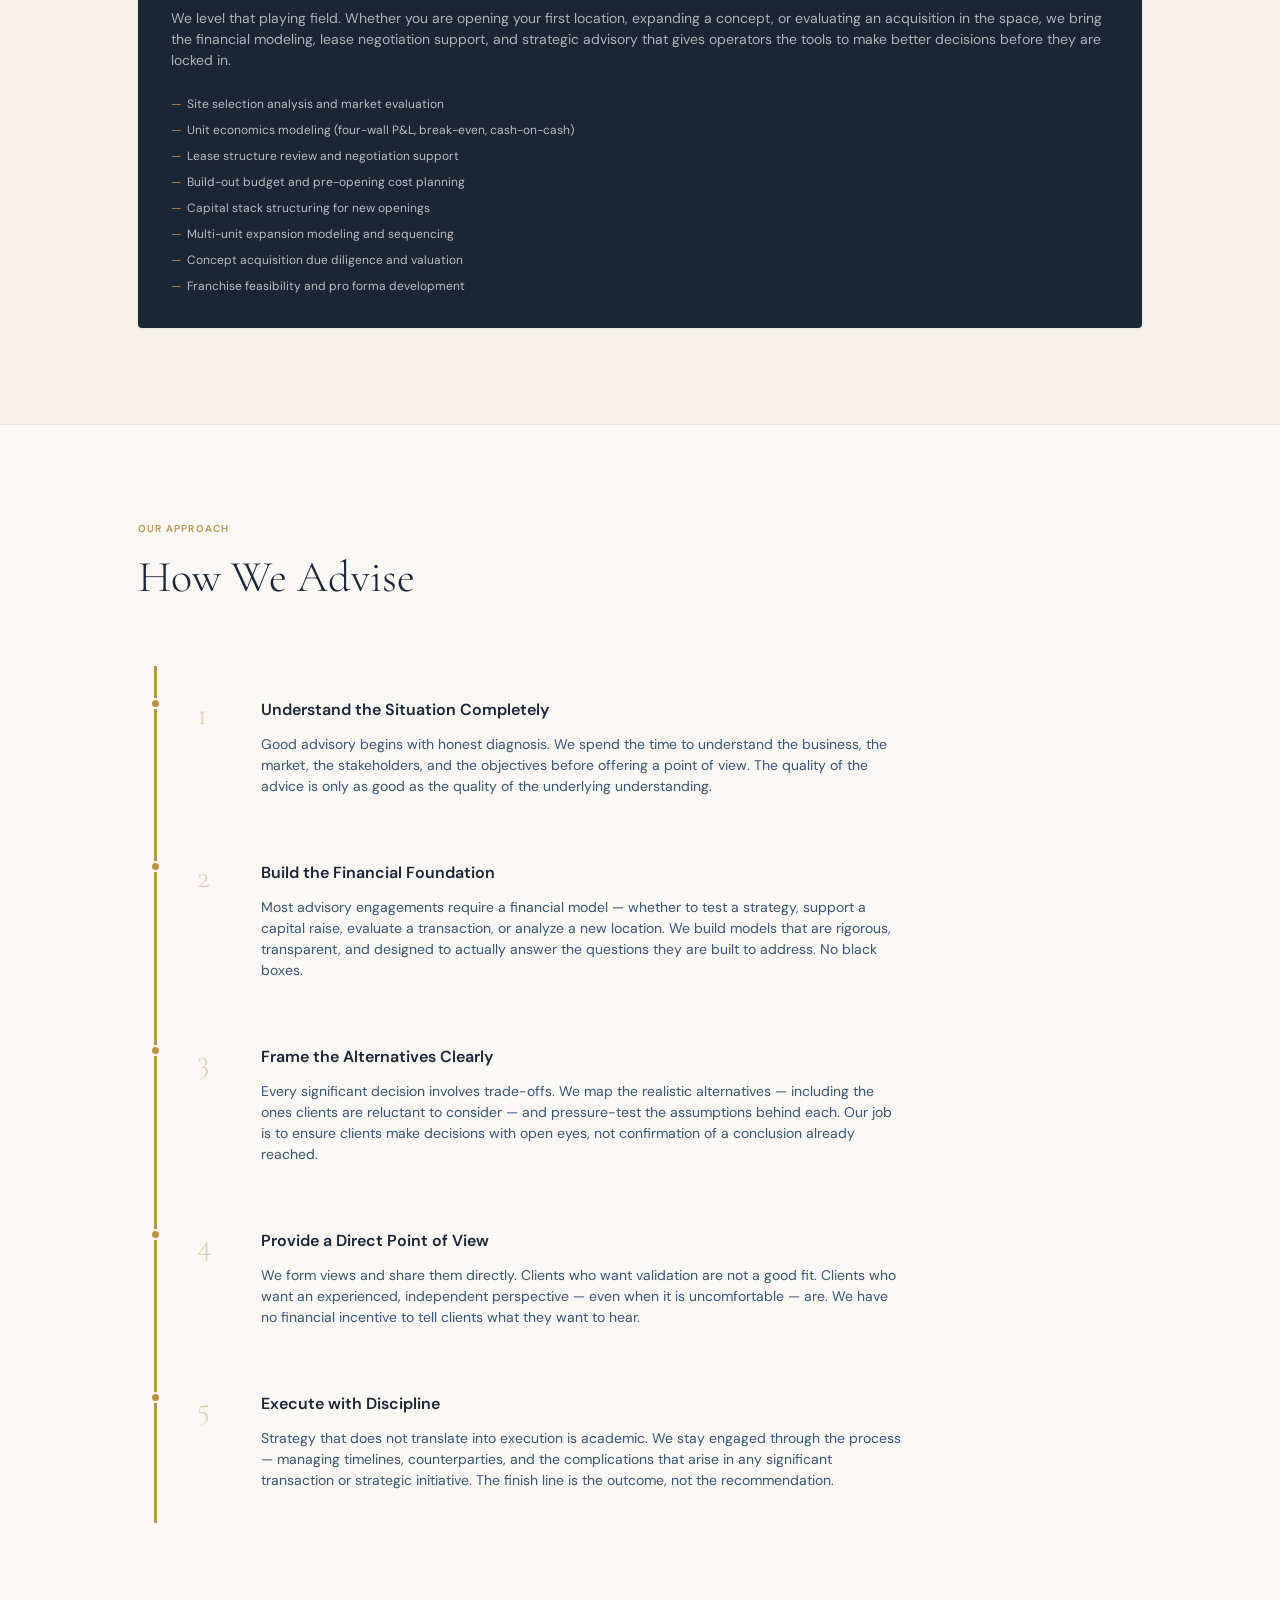
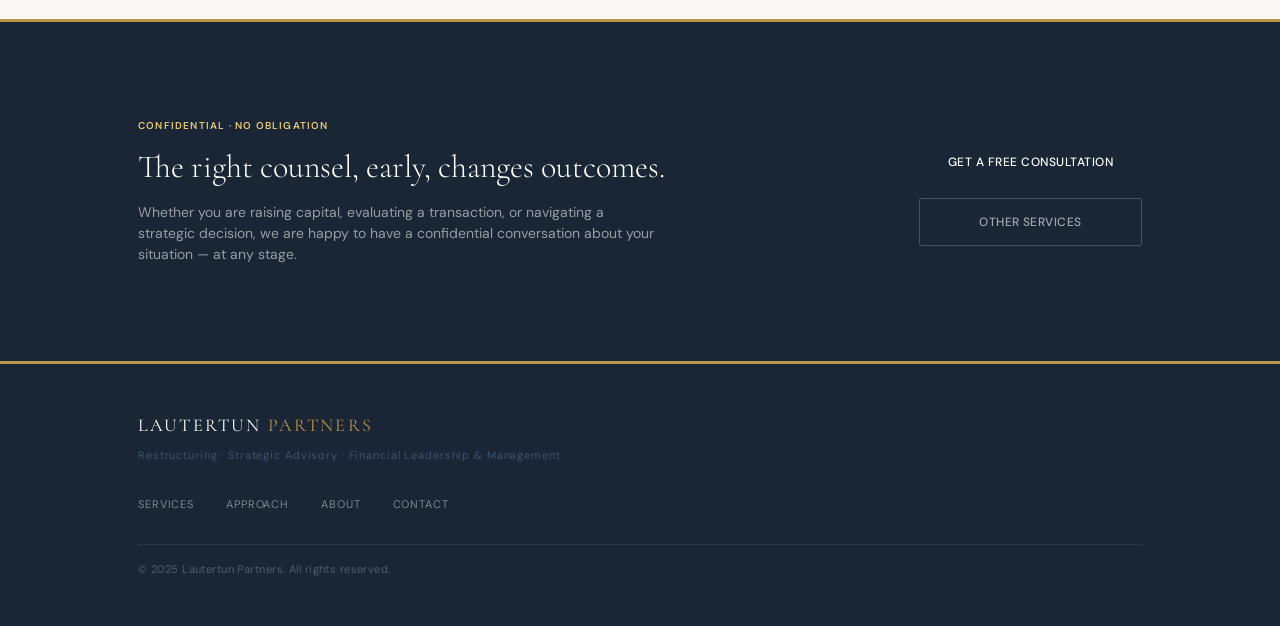
==== commit a8bfbaa0: "Rename Advisory to Strategic Advisory across all pages and brand files Co-Authored-By: Claude Sonnet" ====
--- a/advisory.html
+++ b/advisory.html
@@ -50,7 +50,7 @@
         <a href="index.html#services">Services</a>
         <ul class="nav-dropdown">
           <li><a href="restructuring.html">Turnaround &amp; Restructuring</a></li>
-          <li><a href="advisory.html">Advisory</a></li>
+          <li><a href="advisory.html">Strategic Advisory</a></li>
           <li><a href="financial-leadership.html">Office of the CFO</a></li>
         </ul>
       </li>
@@ -73,10 +73,10 @@
       <span>/</span>
       <a href="index.html#services">Services</a>
       <span>/</span>
-      <span>Advisory</span>
+      <span>Strategic Advisory</span>
     </div>
     <span class="ltp-overline" style="color:#E8C97A">Service — 02</span>
-    <h1>Advisory</h1>
+    <h1>Strategic Advisory</h1>
     <p class="page-hero-sub">From pre-revenue startups raising their first round to established companies executing a sale or acquisition — the quality of the counsel you have at inflection points determines outcomes. We work across the full lifecycle of a business, providing the strategic, financial, and transactional advisory that most companies at our clients' scale can't access anywhere else.</p>
   </div>
 </section>
@@ -282,7 +282,7 @@
   <div class="container footer-inner">
     <div class="footer-brand">
       <span class="footer-wordmark ltp-wordmark">LAUTERTUN <span>PARTNERS</span></span>
-      <p class="ltp-tagline" style="margin-top:8px">Restructuring · Advisory · Financial Leadership &amp; Management</p>
+      <p class="ltp-tagline" style="margin-top:8px">Restructuring · Strategic Advisory · Financial Leadership &amp; Management</p>
     </div>
     <nav class="footer-nav" aria-label="Footer navigation">
       <a href="index.html#services">Services</a>
--- a/lautertun-brand.css
+++ b/lautertun-brand.css
@@ -8,7 +8,7 @@
  * Google Fonts import (include in <head> or at top of your main CSS):
  * @import url('https://fonts.googleapis.com/css2?family=Cormorant+Garamond:ital,wght@0,300;0,400;0,500;0,600;1,400;1,500&family=DM+Sans:wght@300;400;500;600&display=swap');
  *
- * Tagline: Restructuring · Advisory · Financial Leadership & Management
+ * Tagline: Restructuring · Strategic Advisory · Financial Leadership & Management
  */
 
 @import url('https://fonts.googleapis.com/css2?family=Cormorant+Garamond:ital,wght@0,300;0,400;0,500;0,600;1,400;1,500&family=DM+Sans:wght@300;400;500;600&display=swap');
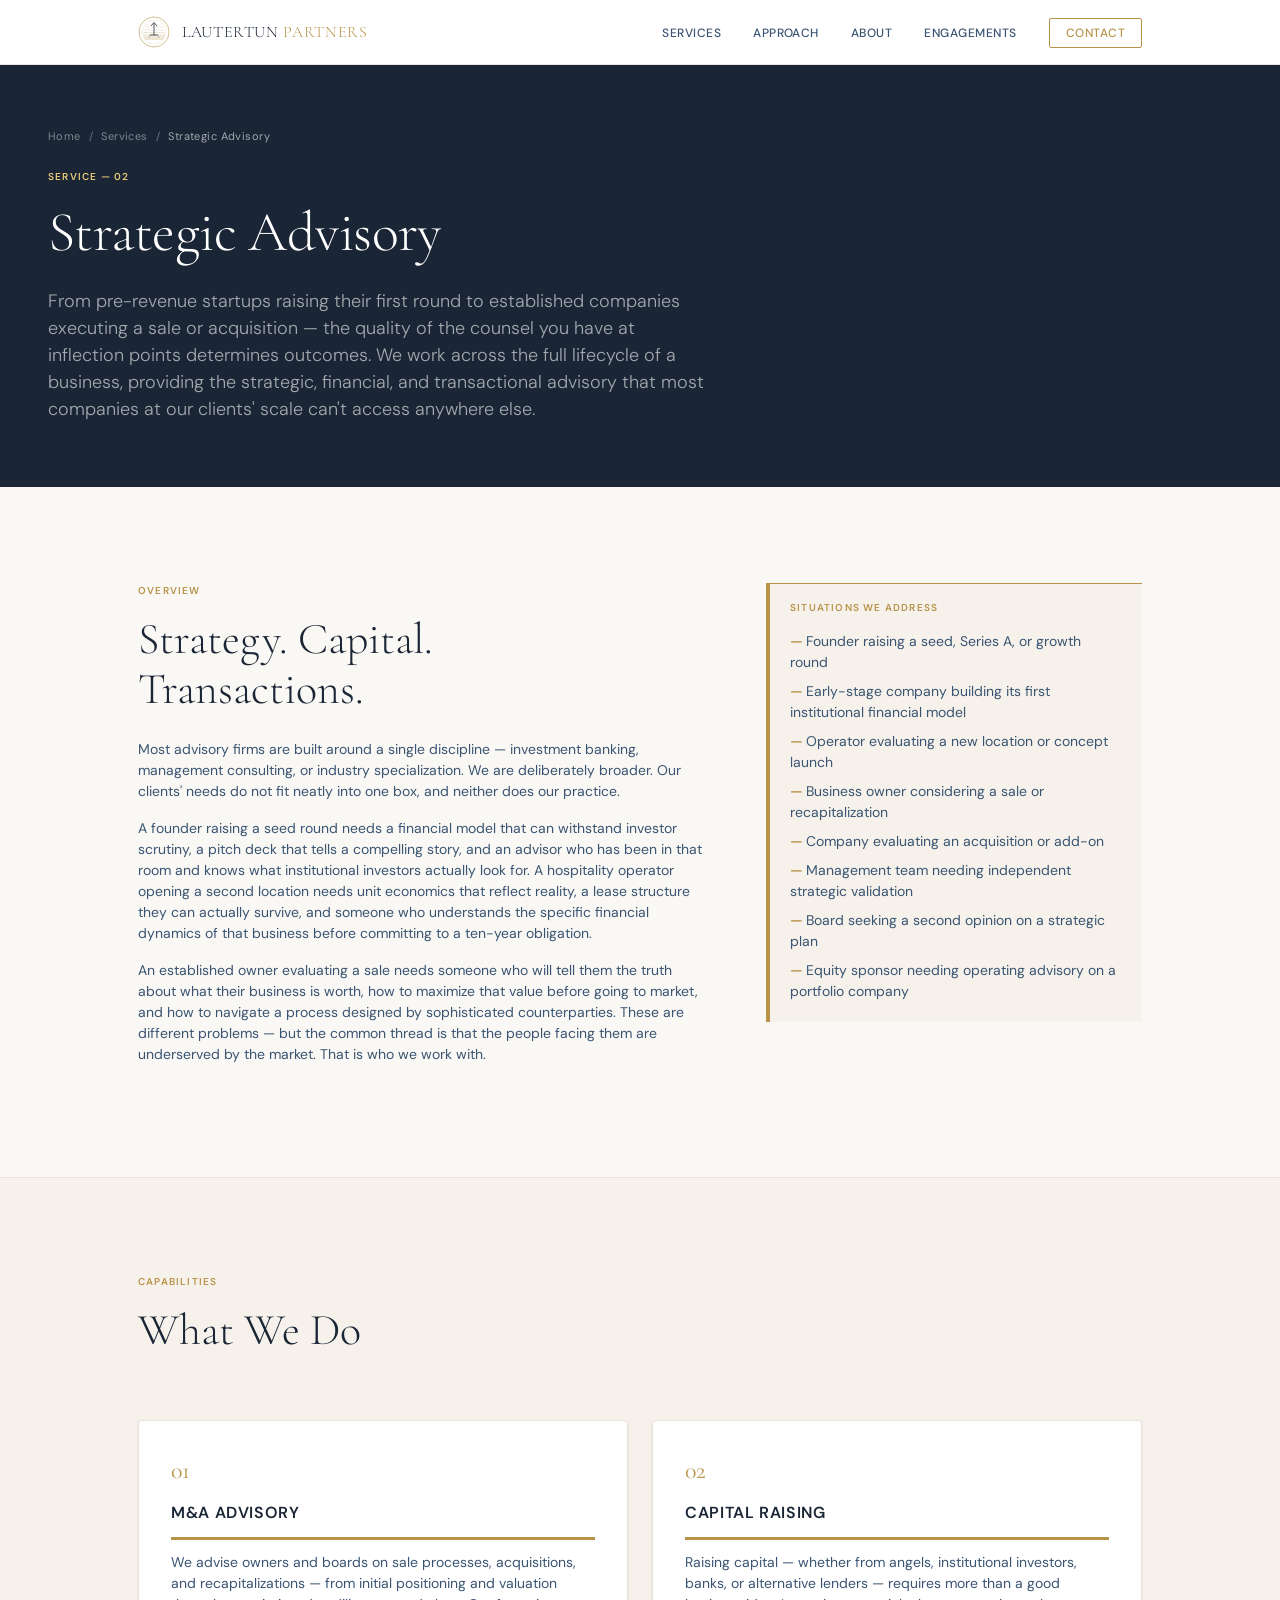
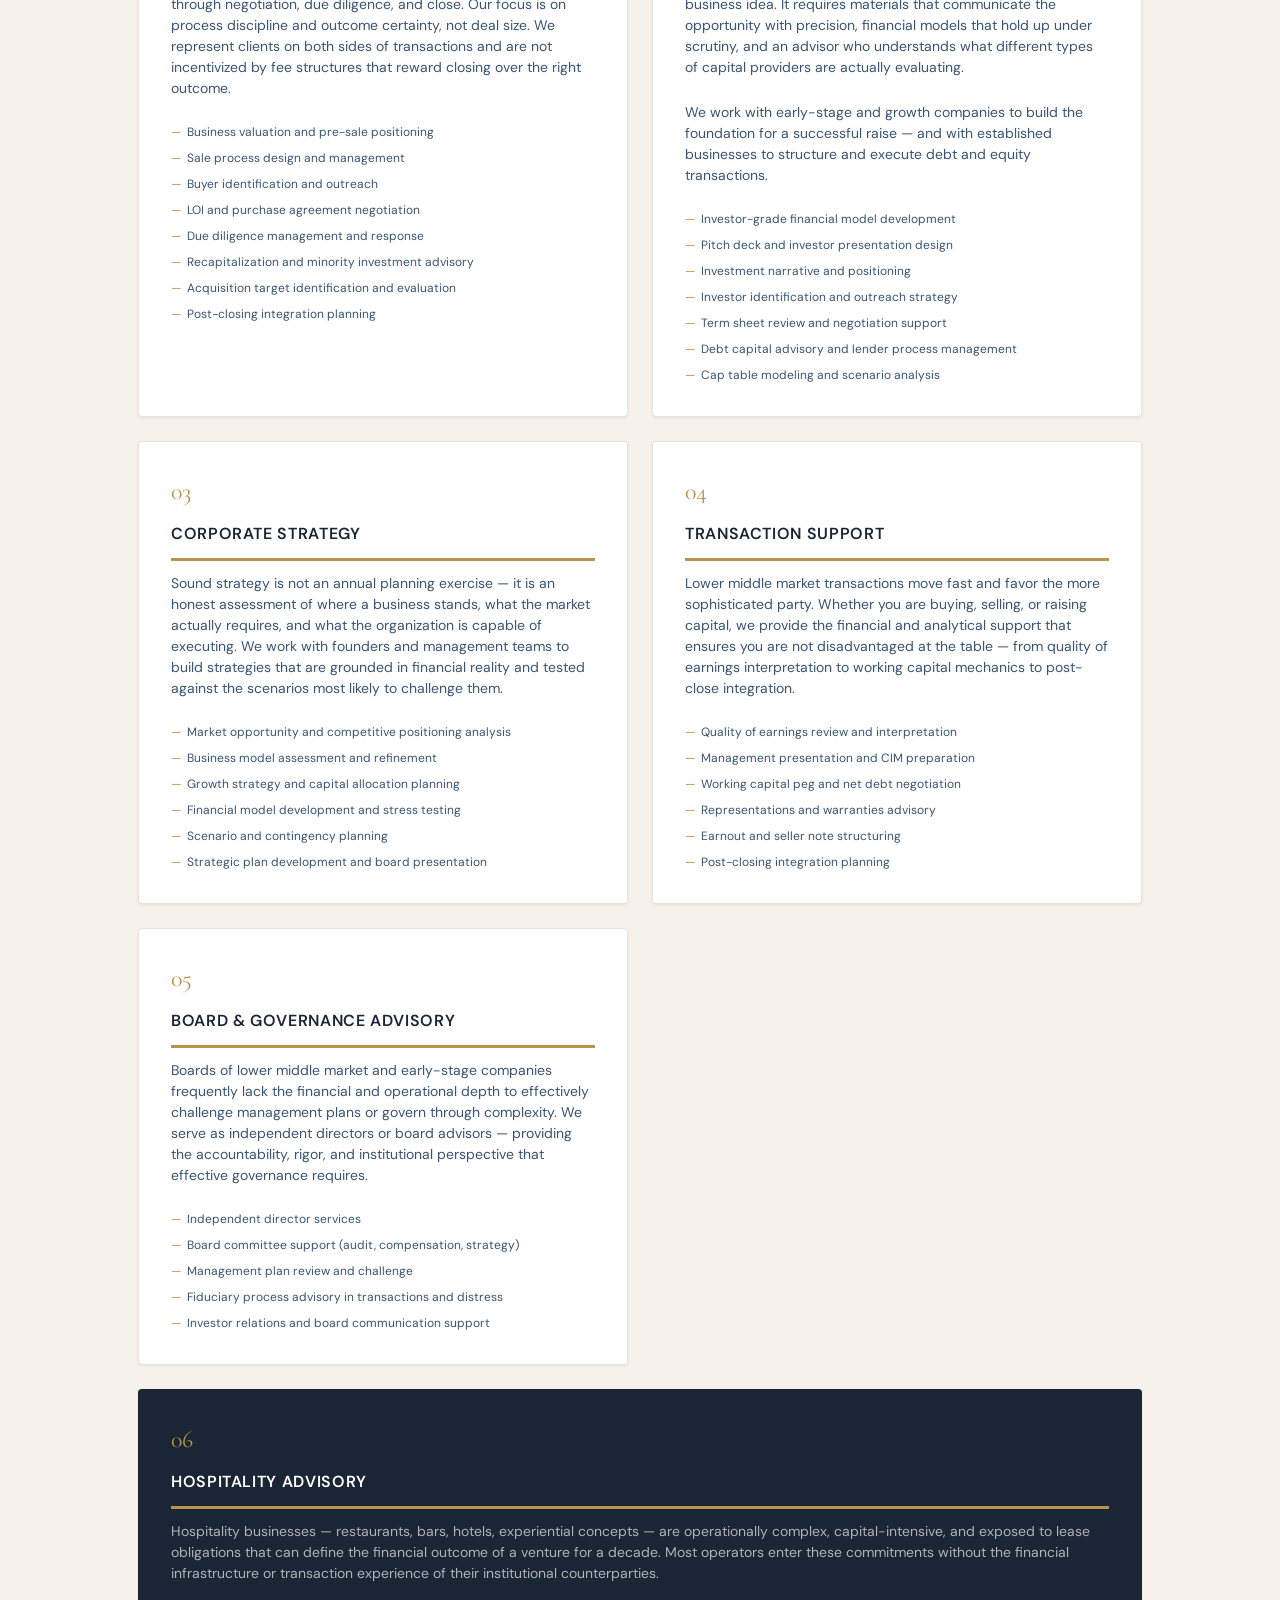
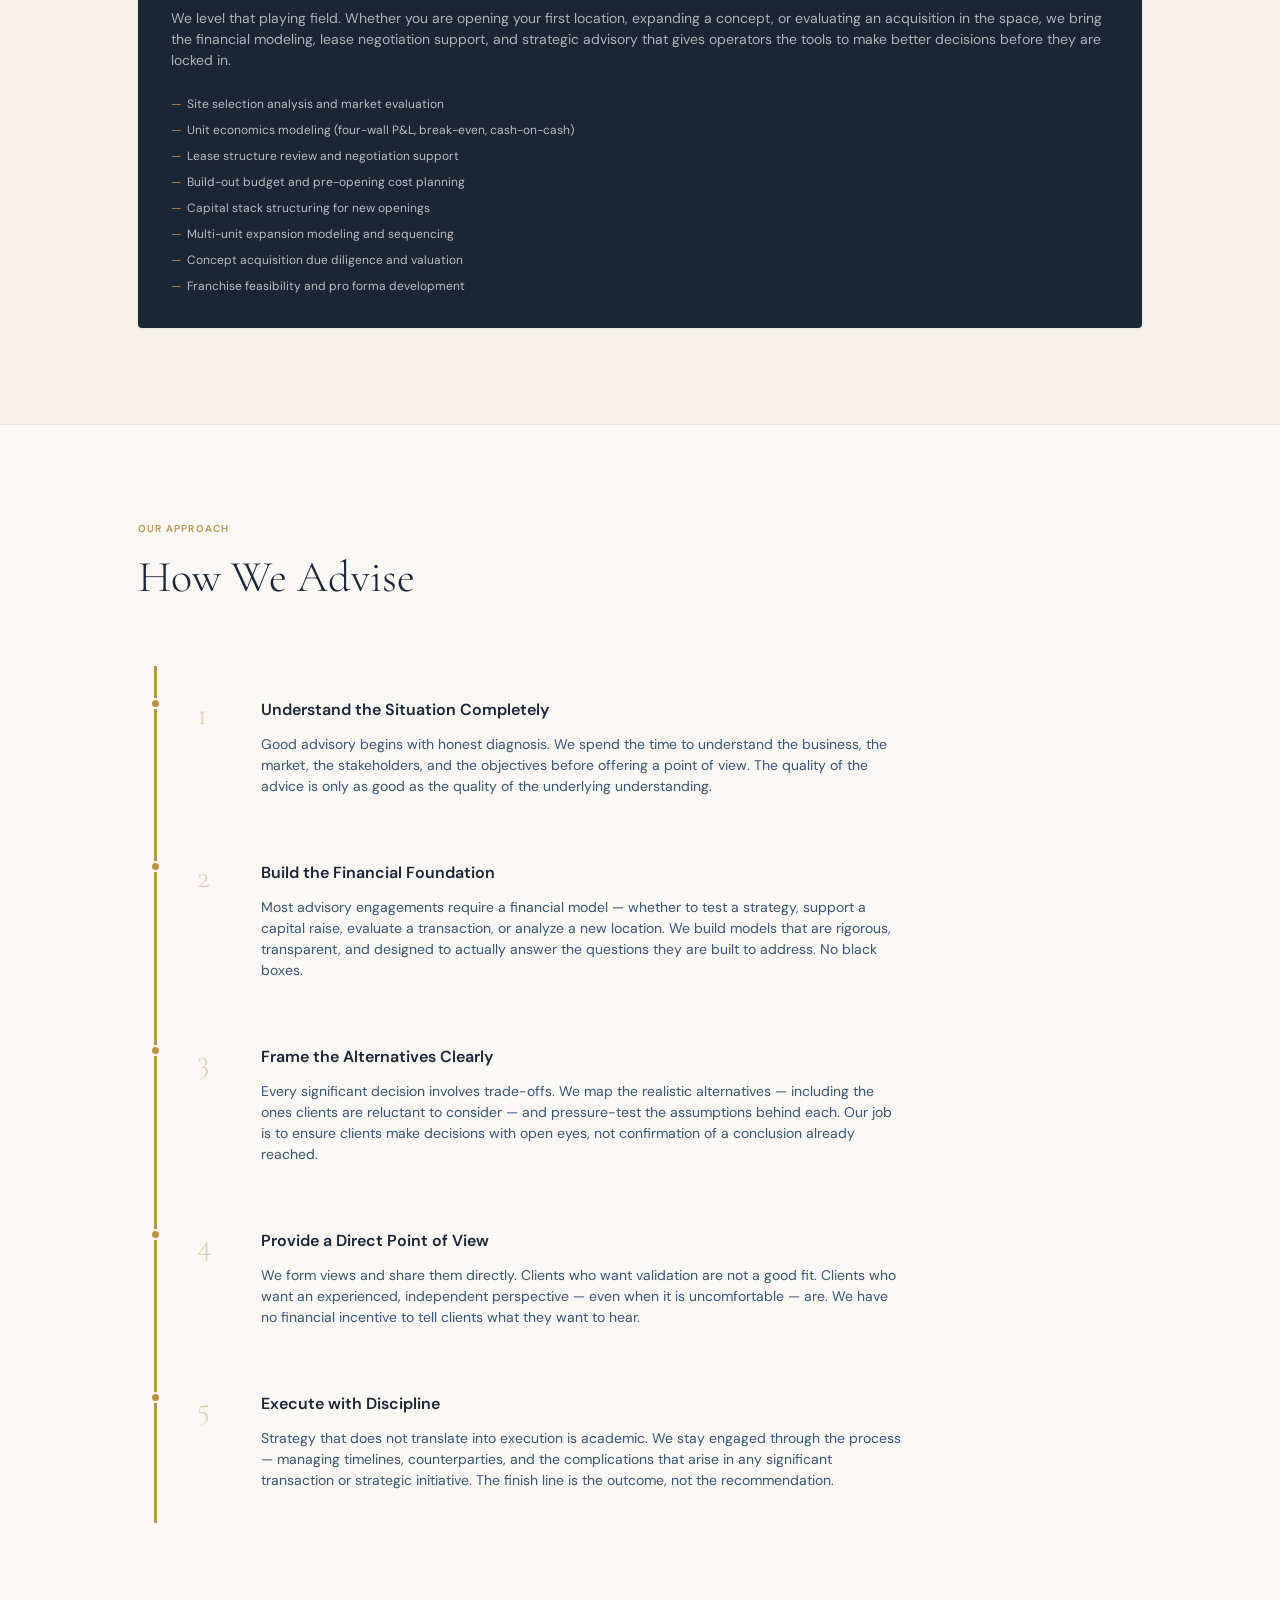
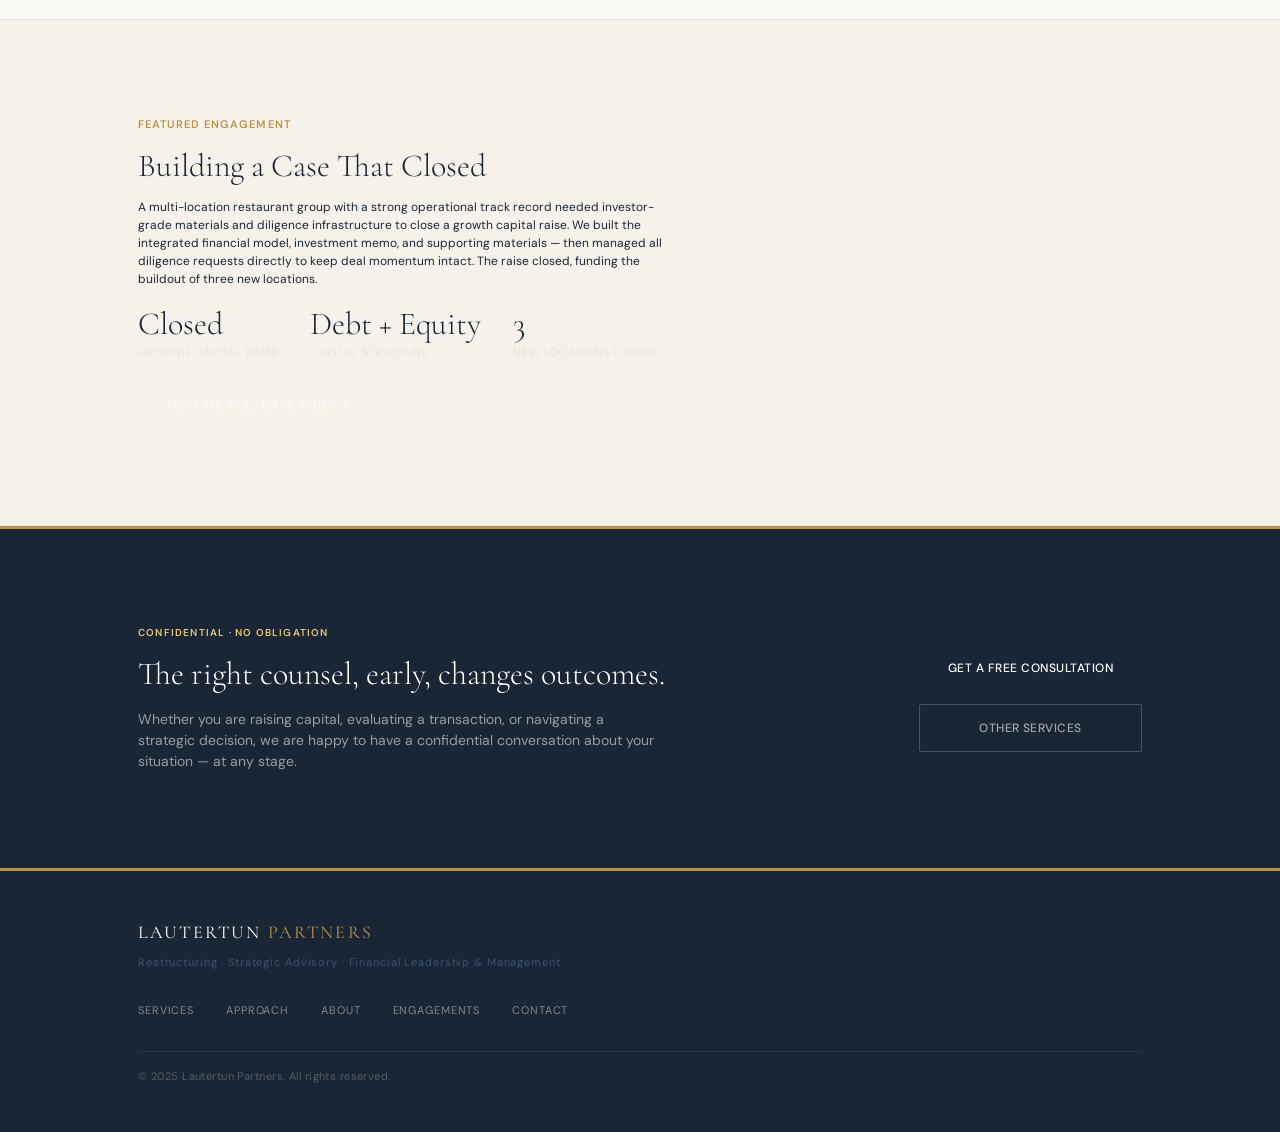
==== commit a20451cf: "Add case studies section: brewery restructuring, restaurant finance transformation, capital raise Co" ====
--- a/advisory.html
+++ b/advisory.html
@@ -12,11 +12,13 @@
 <meta property="og:title" content="M&amp;A Advisory, Capital Raising &amp; Corporate Strategy — Lautertun Partners">
 <meta property="og:description" content="M&amp;A advisory, capital raising, and corporate strategy for lower middle market and early-stage companies. Hospitality advisory including site selection and lease negotiation.">
 <meta property="og:site_name" content="Lautertun Partners">
+<link rel="icon" type="image/svg+xml" href="favicon.svg">
 <link rel="preconnect" href="https://fonts.googleapis.com">
 <link href="https://fonts.googleapis.com/css2?family=Cormorant+Garamond:ital,wght@0,300;0,400;0,500;0,600;1,300;1,400&family=DM+Sans:wght@300;400;500;600&display=swap" rel="stylesheet">
 <link rel="stylesheet" href="lautertun-brand.css">
 <link rel="stylesheet" href="site.css">
 <link rel="stylesheet" href="service-page.css">
+<link rel="stylesheet" href="case-study.css">
 </head>
 <body>
 
@@ -56,6 +58,7 @@
       </li>
       <li><a href="index.html#approach">Approach</a></li>
       <li><a href="index.html#about">About</a></li>
+      <li><a href="cases.html">Engagements</a></li>
       <li><a href="index.html#contact" class="nav-cta">Contact</a></li>
     </ul>
     <button class="nav-toggle" aria-label="Open menu" aria-expanded="false">
@@ -261,6 +264,32 @@
 </section>
 
 
+<!-- ── FEATURED CASE ──────────────────────────────────────────────────────── -->
+<section class="section sp-featured-case">
+  <div class="container sp-fc-inner">
+    <div>
+      <div class="sp-fc-tag">Featured Engagement</div>
+      <h3>Building a Case That Closed</h3>
+      <p>A multi-location restaurant group with a strong operational track record needed investor-grade materials and diligence infrastructure to close a growth capital raise. We built the integrated financial model, investment memo, and supporting materials — then managed all diligence requests directly to keep deal momentum intact. The raise closed, funding the buildout of three new locations.</p>
+      <div class="sp-fc-stats">
+        <div>
+          <div class="sp-fc-stat-val">Closed</div>
+          <div class="sp-fc-stat-label">Growth capital raise</div>
+        </div>
+        <div>
+          <div class="sp-fc-stat-val">Debt + Equity</div>
+          <div class="sp-fc-stat-label">Capital structure</div>
+        </div>
+        <div>
+          <div class="sp-fc-stat-val">3</div>
+          <div class="sp-fc-stat-label">New locations funded</div>
+        </div>
+      </div>
+      <a href="case-restaurant-capital.html" class="btn-outline">Read the Full Case Study →</a>
+    </div>
+  </div>
+</section>
+
 <!-- ── CTA ────────────────────────────────────────────────────────────────── -->
 <section class="section sp-cta">
   <div class="container sp-cta-inner">
@@ -288,6 +317,7 @@
       <a href="index.html#services">Services</a>
       <a href="index.html#approach">Approach</a>
       <a href="index.html#about">About</a>
+      <a href="cases.html">Engagements</a>
       <a href="index.html#contact">Contact</a>
     </nav>
     <p class="footer-legal">&copy; 2025 Lautertun Partners. All rights reserved.</p>
--- a/site.css
+++ b/site.css
@@ -306,7 +306,7 @@
   top: 50%;
   transform: translateY(-50%);
   width: clamp(200px, 30vw, 360px);
-  opacity: 0.12;
+  opacity: 0.55;
   pointer-events: none;
 }
 
--- a/case-study.css
+++ b/case-study.css
@@ -0,0 +1,486 @@
+/* ── CASE STUDY STYLES ────────────────────────────────────────────────────── */
+/* Depends on lautertun-brand.css and site.css                                */
+
+/* ── HERO STATS BAR ───────────────────────────────────────────────────────── */
+.cs-stats {
+  display: flex;
+  gap: var(--space-10);
+  margin-top: var(--space-10);
+  padding-top: var(--space-8);
+  border-top: 1px solid rgba(255,255,255,0.15);
+  flex-wrap: wrap;
+}
+.cs-stat-value {
+  font-family: var(--font-serif);
+  font-size: clamp(1.8rem, 3vw, 2.5rem);
+  font-weight: var(--weight-light);
+  color: var(--color-gold);
+  line-height: 1;
+  margin-bottom: var(--space-2);
+}
+.cs-stat-label {
+  font-size: var(--text-xs);
+  font-weight: var(--weight-semibold);
+  letter-spacing: 0.09em;
+  text-transform: uppercase;
+  color: rgba(255,255,255,0.45);
+}
+
+/* ── ORIGIN NOTE ──────────────────────────────────────────────────────────── */
+.cs-origin-note {
+  background: rgba(184,147,74,0.07);
+  border-left: 3px solid var(--color-gold);
+  padding: var(--space-5) var(--space-6);
+  border-radius: 0 var(--border-radius-sm) var(--border-radius-sm) 0;
+  margin-bottom: var(--space-8);
+}
+.cs-origin-note p {
+  font-size: var(--text-sm);
+  color: var(--color-steel);
+  line-height: var(--leading-relaxed);
+  margin: 0;
+}
+
+/* ── SECTION PROSE ────────────────────────────────────────────────────────── */
+.cs-prose h3 {
+  font-family: var(--font-serif);
+  font-size: var(--text-xl);
+  font-weight: var(--weight-light);
+  color: var(--color-ink-navy);
+  margin-bottom: var(--space-4);
+  margin-top: var(--space-8);
+}
+.cs-prose h3:first-child { margin-top: 0; }
+.cs-prose p {
+  font-size: var(--text-base);
+  color: var(--color-text-secondary);
+  line-height: var(--leading-relaxed);
+  margin-bottom: var(--space-4);
+}
+.cs-prose ul {
+  padding-left: var(--space-6);
+  margin-bottom: var(--space-4);
+}
+.cs-prose ul li {
+  font-size: var(--text-base);
+  color: var(--color-text-secondary);
+  line-height: var(--leading-relaxed);
+  margin-bottom: var(--space-2);
+}
+.cs-prose strong { color: var(--color-ink-navy); font-weight: var(--weight-semibold); }
+
+/* ── METRICS ROW ──────────────────────────────────────────────────────────── */
+.cs-metrics {
+  display: grid;
+  grid-template-columns: repeat(auto-fit, minmax(160px, 1fr));
+  gap: var(--space-4);
+  margin: var(--space-8) 0;
+}
+.cs-metric {
+  background: var(--color-parchment);
+  border: var(--border-hairline);
+  border-radius: var(--border-radius-md);
+  padding: var(--space-6);
+  text-align: center;
+}
+.cs-metric-value {
+  font-family: var(--font-serif);
+  font-size: clamp(1.6rem, 2.5vw, 2.2rem);
+  font-weight: var(--weight-light);
+  color: var(--color-ink-navy);
+  line-height: 1.1;
+  margin-bottom: var(--space-2);
+}
+.cs-metric-value.gold { color: var(--color-gold); }
+.cs-metric-label {
+  font-size: var(--text-xs);
+  font-weight: var(--weight-semibold);
+  letter-spacing: 0.07em;
+  text-transform: uppercase;
+  color: var(--color-text-muted);
+}
+.cs-metric-sub {
+  font-size: 0.7rem;
+  color: var(--color-text-muted);
+  margin-top: var(--space-1);
+}
+
+/* ── DEBT TABLE ───────────────────────────────────────────────────────────── */
+.cs-table-wrap { overflow-x: auto; margin: var(--space-8) 0; }
+.cs-table {
+  width: 100%;
+  border-collapse: collapse;
+  font-size: var(--text-sm);
+}
+.cs-table th {
+  text-align: left;
+  font-size: var(--text-xs);
+  font-weight: var(--weight-semibold);
+  letter-spacing: 0.08em;
+  text-transform: uppercase;
+  color: var(--color-text-muted);
+  padding: var(--space-3) var(--space-4);
+  border-bottom: 2px solid var(--color-ink-navy);
+  white-space: nowrap;
+}
+.cs-table td {
+  padding: var(--space-4);
+  border-bottom: var(--border-hairline);
+  color: var(--color-text-primary);
+  vertical-align: top;
+}
+.cs-table tr.cs-table-total td {
+  border-top: 2px solid var(--color-ink-navy);
+  border-bottom: none;
+  font-weight: var(--weight-semibold);
+  color: var(--color-ink-navy);
+}
+.cs-table .td-num {
+  font-family: var(--font-serif);
+  font-size: var(--text-base);
+  font-weight: var(--weight-light);
+  white-space: nowrap;
+}
+.cs-table .td-result { color: var(--color-gold); font-weight: var(--weight-semibold); }
+.cs-table .td-status {
+  font-size: var(--text-xs);
+  color: var(--color-text-muted);
+  font-style: italic;
+}
+
+/* ── BEFORE / AFTER ───────────────────────────────────────────────────────── */
+.cs-ba {
+  display: grid;
+  grid-template-columns: 1fr 1fr;
+  gap: var(--space-4);
+  margin: var(--space-8) 0;
+}
+.cs-ba-col {
+  border-radius: var(--border-radius-md);
+  padding: var(--space-6);
+}
+.cs-ba-col--before {
+  background: #faf4f4;
+  border: 1px solid #e8d5d5;
+}
+.cs-ba-col--after {
+  background: var(--color-ink-navy);
+}
+.cs-ba-label {
+  font-size: var(--text-xs);
+  font-weight: var(--weight-semibold);
+  letter-spacing: 0.1em;
+  text-transform: uppercase;
+  margin-bottom: var(--space-4);
+}
+.cs-ba-col--before .cs-ba-label { color: #b85c5c; }
+.cs-ba-col--after .cs-ba-label  { color: var(--color-gold); }
+.cs-ba-col ul { list-style: none; padding: 0; margin: 0; display: flex; flex-direction: column; gap: var(--space-3); }
+.cs-ba-col--before li { font-size: var(--text-sm); color: var(--color-text-primary); padding-left: var(--space-5); position: relative; }
+.cs-ba-col--before li::before { content: '✕'; position: absolute; left: 0; color: #b85c5c; font-size: 0.75rem; top: 1px; }
+.cs-ba-col--after li  { font-size: var(--text-sm); color: rgba(255,255,255,0.82); padding-left: var(--space-5); position: relative; }
+.cs-ba-col--after li::before  { content: '✓'; position: absolute; left: 0; color: var(--color-gold); font-size: 0.75rem; top: 1px; }
+
+/* ── PROCESS PHASES ───────────────────────────────────────────────────────── */
+.cs-phases {
+  display: flex;
+  flex-direction: column;
+  gap: var(--space-6);
+  margin: var(--space-8) 0;
+}
+.cs-phase {
+  display: grid;
+  grid-template-columns: 200px 1fr;
+  gap: var(--space-8);
+  padding-bottom: var(--space-6);
+  border-bottom: var(--border-hairline);
+}
+.cs-phase:last-child { border-bottom: none; padding-bottom: 0; }
+.cs-phase-label { display: flex; flex-direction: column; }
+.cs-phase-num {
+  font-family: var(--font-serif);
+  font-size: 3rem;
+  font-weight: var(--weight-light);
+  color: var(--color-parchment);
+  line-height: 1;
+  margin-bottom: var(--space-2);
+}
+.cs-phase-title {
+  font-size: var(--text-xs);
+  font-weight: var(--weight-semibold);
+  letter-spacing: 0.1em;
+  text-transform: uppercase;
+  color: var(--color-gold);
+  margin-bottom: var(--space-1);
+}
+.cs-phase-duration {
+  font-size: var(--text-xs);
+  color: var(--color-text-muted);
+}
+.cs-phase-content h4 {
+  font-family: var(--font-sans);
+  font-size: var(--text-base);
+  font-weight: var(--weight-semibold);
+  color: var(--color-ink-navy);
+  margin-bottom: var(--space-3);
+}
+.cs-phase-content p {
+  font-size: var(--text-sm);
+  color: var(--color-text-secondary);
+  line-height: var(--leading-relaxed);
+  margin-bottom: var(--space-3);
+}
+.cs-phase-content ul { padding-left: var(--space-5); }
+.cs-phase-content li {
+  font-size: var(--text-sm);
+  color: var(--color-text-secondary);
+  line-height: var(--leading-relaxed);
+  margin-bottom: var(--space-2);
+}
+
+/* ── RELATED CASE ─────────────────────────────────────────────────────────── */
+.cs-related {
+  background: var(--color-parchment);
+  border: var(--border-hairline);
+  border-radius: var(--border-radius-md);
+  padding: var(--space-7) var(--space-8);
+  display: flex;
+  align-items: center;
+  justify-content: space-between;
+  gap: var(--space-8);
+  flex-wrap: wrap;
+  margin: var(--space-10) 0;
+}
+.cs-related-label {
+  font-size: var(--text-xs);
+  font-weight: var(--weight-semibold);
+  letter-spacing: 0.1em;
+  text-transform: uppercase;
+  color: var(--color-gold);
+  margin-bottom: var(--space-2);
+}
+.cs-related h3 {
+  font-family: var(--font-serif);
+  font-size: var(--text-xl);
+  font-weight: var(--weight-light);
+  color: var(--color-ink-navy);
+  margin-bottom: var(--space-2);
+}
+.cs-related p {
+  font-size: var(--text-sm);
+  color: var(--color-text-secondary);
+  max-width: 480px;
+  line-height: var(--leading-relaxed);
+}
+
+/* ── FEATURED CASE BLOCK (on service pages) ───────────────────────────────── */
+.sp-featured-case {
+  background: var(--color-parchment);
+  border-top: var(--border-hairline);
+  border-bottom: var(--border-hairline);
+}
+.sp-fc-inner {
+  display: grid;
+  grid-template-columns: 1fr auto;
+  gap: var(--space-10);
+  align-items: center;
+}
+.sp-fc-tag {
+  font-size: var(--text-xs);
+  font-weight: var(--weight-semibold);
+  letter-spacing: 0.1em;
+  text-transform: uppercase;
+  color: var(--color-gold);
+  margin-bottom: var(--space-3);
+}
+.sp-fc-inner h3 {
+  font-family: var(--font-serif);
+  font-size: var(--text-2xl);
+  font-weight: var(--weight-light);
+  color: var(--color-ink-navy);
+  margin-bottom: var(--space-3);
+  line-height: var(--leading-snug);
+}
+.sp-fc-inner p {
+  font-size: var(--text-sm);
+  color: var(--color-text-secondary);
+  line-height: var(--leading-relaxed);
+  max-width: 540px;
+  margin-bottom: var(--space-5);
+}
+.sp-fc-stats {
+  display: flex;
+  gap: var(--space-8);
+  flex-wrap: wrap;
+  margin-bottom: var(--space-5);
+}
+.sp-fc-stat-val {
+  font-family: var(--font-serif);
+  font-size: var(--text-2xl);
+  font-weight: var(--weight-light);
+  color: var(--color-ink-navy);
+  line-height: 1;
+  margin-bottom: var(--space-1);
+}
+.sp-fc-stat-label {
+  font-size: var(--text-xs);
+  color: var(--color-text-muted);
+  text-transform: uppercase;
+  letter-spacing: 0.07em;
+}
+
+/* ── CASES OVERVIEW GRID ──────────────────────────────────────────────────── */
+.cases-hero-sub {
+  font-size: var(--text-lg);
+  color: rgba(255,255,255,0.65);
+  max-width: 560px;
+  margin-top: var(--space-4);
+  line-height: var(--leading-relaxed);
+}
+.cases-grid {
+  display: grid;
+  grid-template-columns: repeat(auto-fit, minmax(300px, 1fr));
+  gap: var(--space-6);
+  margin-top: var(--space-10);
+}
+.case-card {
+  background: var(--color-white);
+  border: var(--border-hairline);
+  border-radius: var(--border-radius-md);
+  padding: var(--space-8);
+  box-shadow: var(--shadow-sm);
+  position: relative;
+  cursor: pointer;
+  transition: box-shadow 0.15s, transform 0.15s;
+  display: flex;
+  flex-direction: column;
+}
+.case-card:hover { box-shadow: var(--shadow-md); transform: translateY(-2px); }
+.case-card-service {
+  font-size: var(--text-xs);
+  font-weight: var(--weight-semibold);
+  letter-spacing: 0.1em;
+  text-transform: uppercase;
+  color: var(--color-gold);
+  margin-bottom: var(--space-3);
+}
+.case-card h3 {
+  font-family: var(--font-serif);
+  font-size: var(--text-xl);
+  font-weight: var(--weight-light);
+  color: var(--color-ink-navy);
+  margin-bottom: var(--space-2);
+  line-height: var(--leading-snug);
+}
+.case-card-client {
+  font-size: var(--text-xs);
+  font-weight: var(--weight-semibold);
+  letter-spacing: 0.07em;
+  text-transform: uppercase;
+  color: var(--color-text-muted);
+  margin-bottom: var(--space-4);
+}
+.case-card p {
+  font-size: var(--text-sm);
+  color: var(--color-text-secondary);
+  line-height: var(--leading-relaxed);
+  margin-bottom: var(--space-6);
+  flex: 1;
+}
+.case-card-stat-val {
+  font-family: var(--font-serif);
+  font-size: var(--text-2xl);
+  font-weight: var(--weight-light);
+  color: var(--color-ink-navy);
+  line-height: 1;
+  margin-bottom: var(--space-1);
+}
+.case-card-stat-label {
+  font-size: var(--text-xs);
+  color: var(--color-text-muted);
+  text-transform: uppercase;
+  letter-spacing: 0.07em;
+  margin-bottom: var(--space-5);
+}
+.case-link {
+  font-size: var(--text-sm);
+  font-weight: var(--weight-semibold);
+  color: var(--color-gold);
+  text-decoration: none;
+  letter-spacing: 0.02em;
+}
+.case-link::after { content: ''; position: absolute; inset: 0; }
+hr.ltp-gold-rule { border: none; border-top: 2px solid var(--color-gold); width: 40px; margin: var(--space-4) 0; }
+
+/* ── HOMEPAGE CASE STUDIES SECTION ───────────────────────────────────────── */
+.cs-home-grid {
+  display: grid;
+  grid-template-columns: repeat(auto-fit, minmax(280px, 1fr));
+  gap: var(--space-5);
+  margin-top: var(--space-8);
+}
+.cs-home-card {
+  background: var(--color-white);
+  border: var(--border-hairline);
+  border-radius: var(--border-radius-md);
+  padding: var(--space-7);
+  box-shadow: var(--shadow-sm);
+  position: relative;
+  cursor: pointer;
+  transition: box-shadow 0.15s, transform 0.15s;
+}
+.cs-home-card:hover { box-shadow: var(--shadow-md); transform: translateY(-2px); }
+.cs-home-card-tag {
+  font-size: var(--text-xs);
+  font-weight: var(--weight-semibold);
+  letter-spacing: 0.09em;
+  text-transform: uppercase;
+  color: var(--color-gold);
+  margin-bottom: var(--space-3);
+}
+.cs-home-card h4 {
+  font-family: var(--font-serif);
+  font-size: var(--text-lg);
+  font-weight: var(--weight-light);
+  color: var(--color-ink-navy);
+  margin-bottom: var(--space-3);
+  line-height: var(--leading-snug);
+}
+.cs-home-card p {
+  font-size: var(--text-sm);
+  color: var(--color-text-secondary);
+  line-height: var(--leading-relaxed);
+  margin-bottom: var(--space-5);
+}
+.cs-home-stat {
+  font-family: var(--font-serif);
+  font-size: var(--text-2xl);
+  font-weight: var(--weight-light);
+  color: var(--color-ink-navy);
+  line-height: 1;
+  margin-bottom: var(--space-1);
+}
+.cs-home-stat-label {
+  font-size: var(--text-xs);
+  color: var(--color-text-muted);
+  text-transform: uppercase;
+  letter-spacing: 0.07em;
+  margin-bottom: var(--space-5);
+}
+.cs-home-link {
+  font-size: var(--text-sm);
+  font-weight: var(--weight-semibold);
+  color: var(--color-gold);
+  text-decoration: none;
+}
+.cs-home-link::after { content: ''; position: absolute; inset: 0; }
+
+/* ── RESPONSIVE ───────────────────────────────────────────────────────────── */
+@media (max-width: 768px) {
+  .cs-ba { grid-template-columns: 1fr; }
+  .cs-phase { grid-template-columns: 1fr; gap: var(--space-4); }
+  .cs-phase-num { font-size: 2rem; }
+  .sp-fc-inner { grid-template-columns: 1fr; }
+  .cs-related { flex-direction: column; align-items: flex-start; }
+  .cs-stats { gap: var(--space-6); }
+}
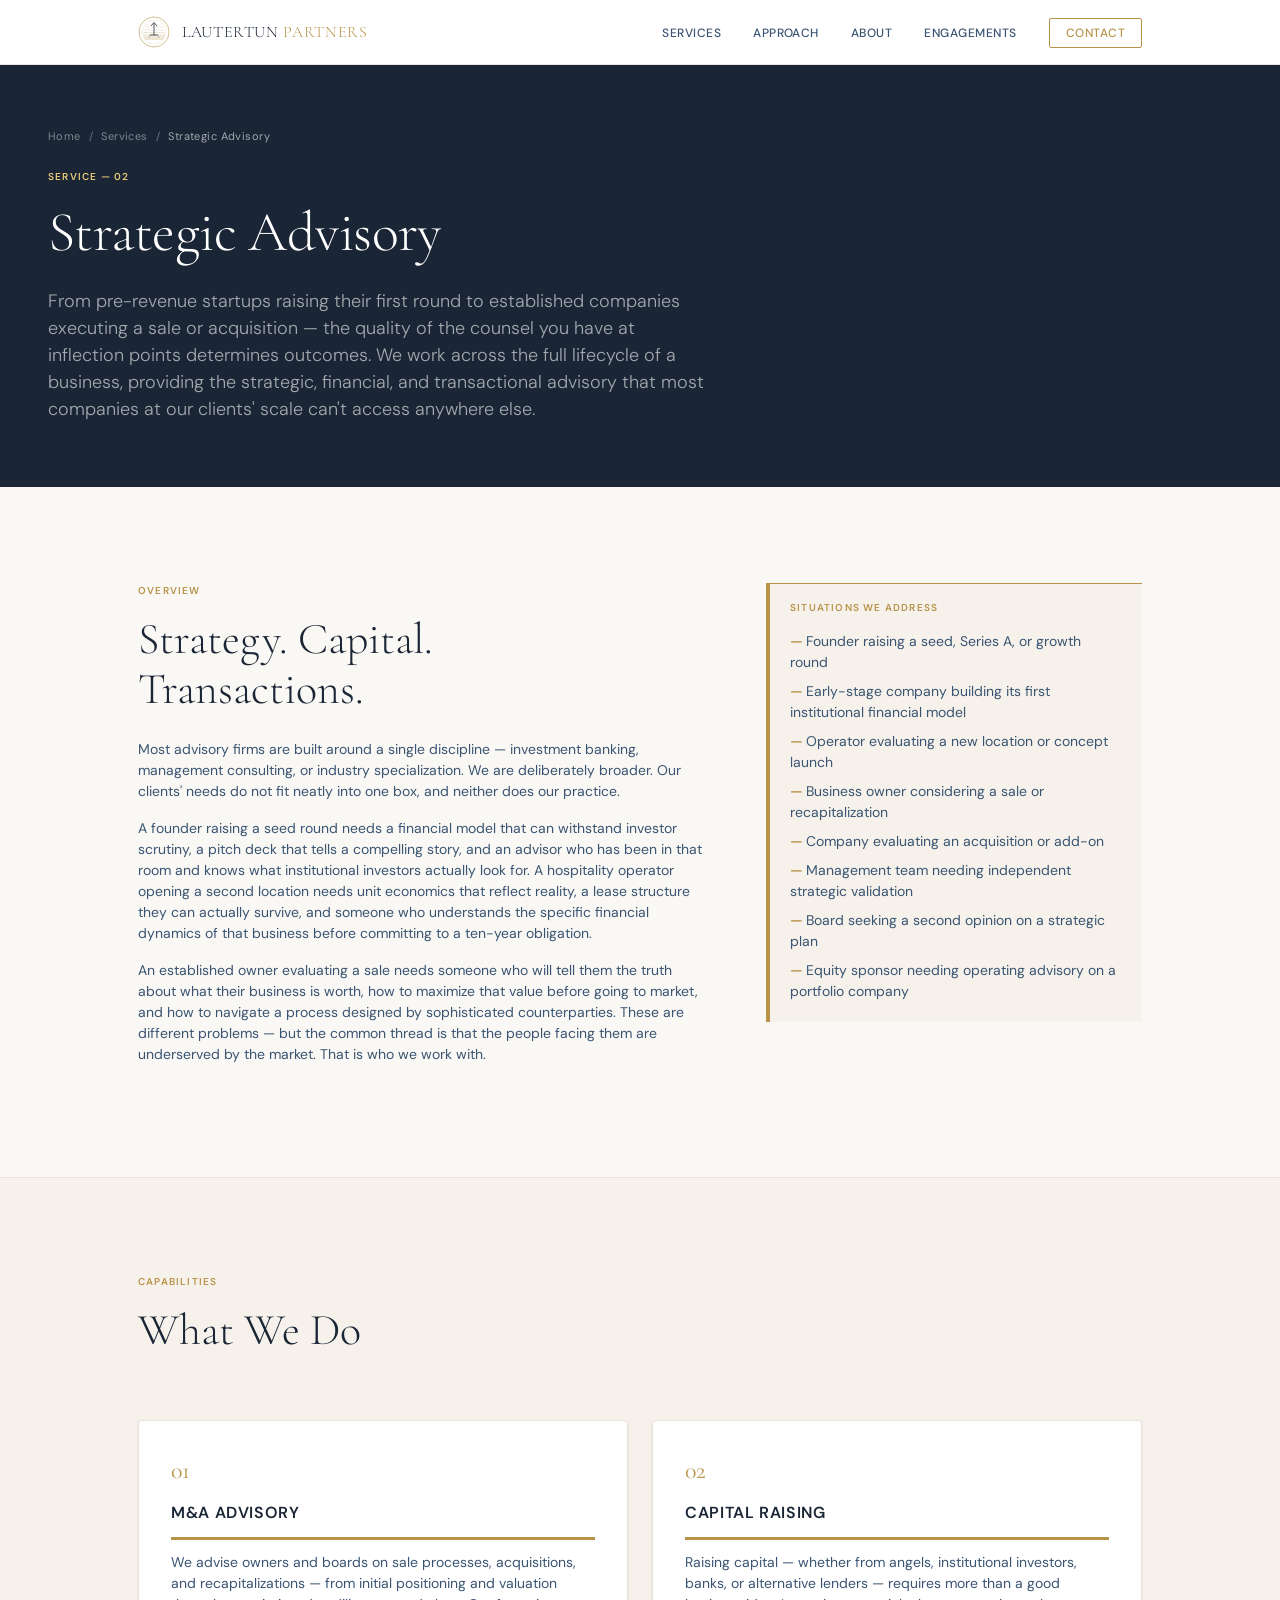
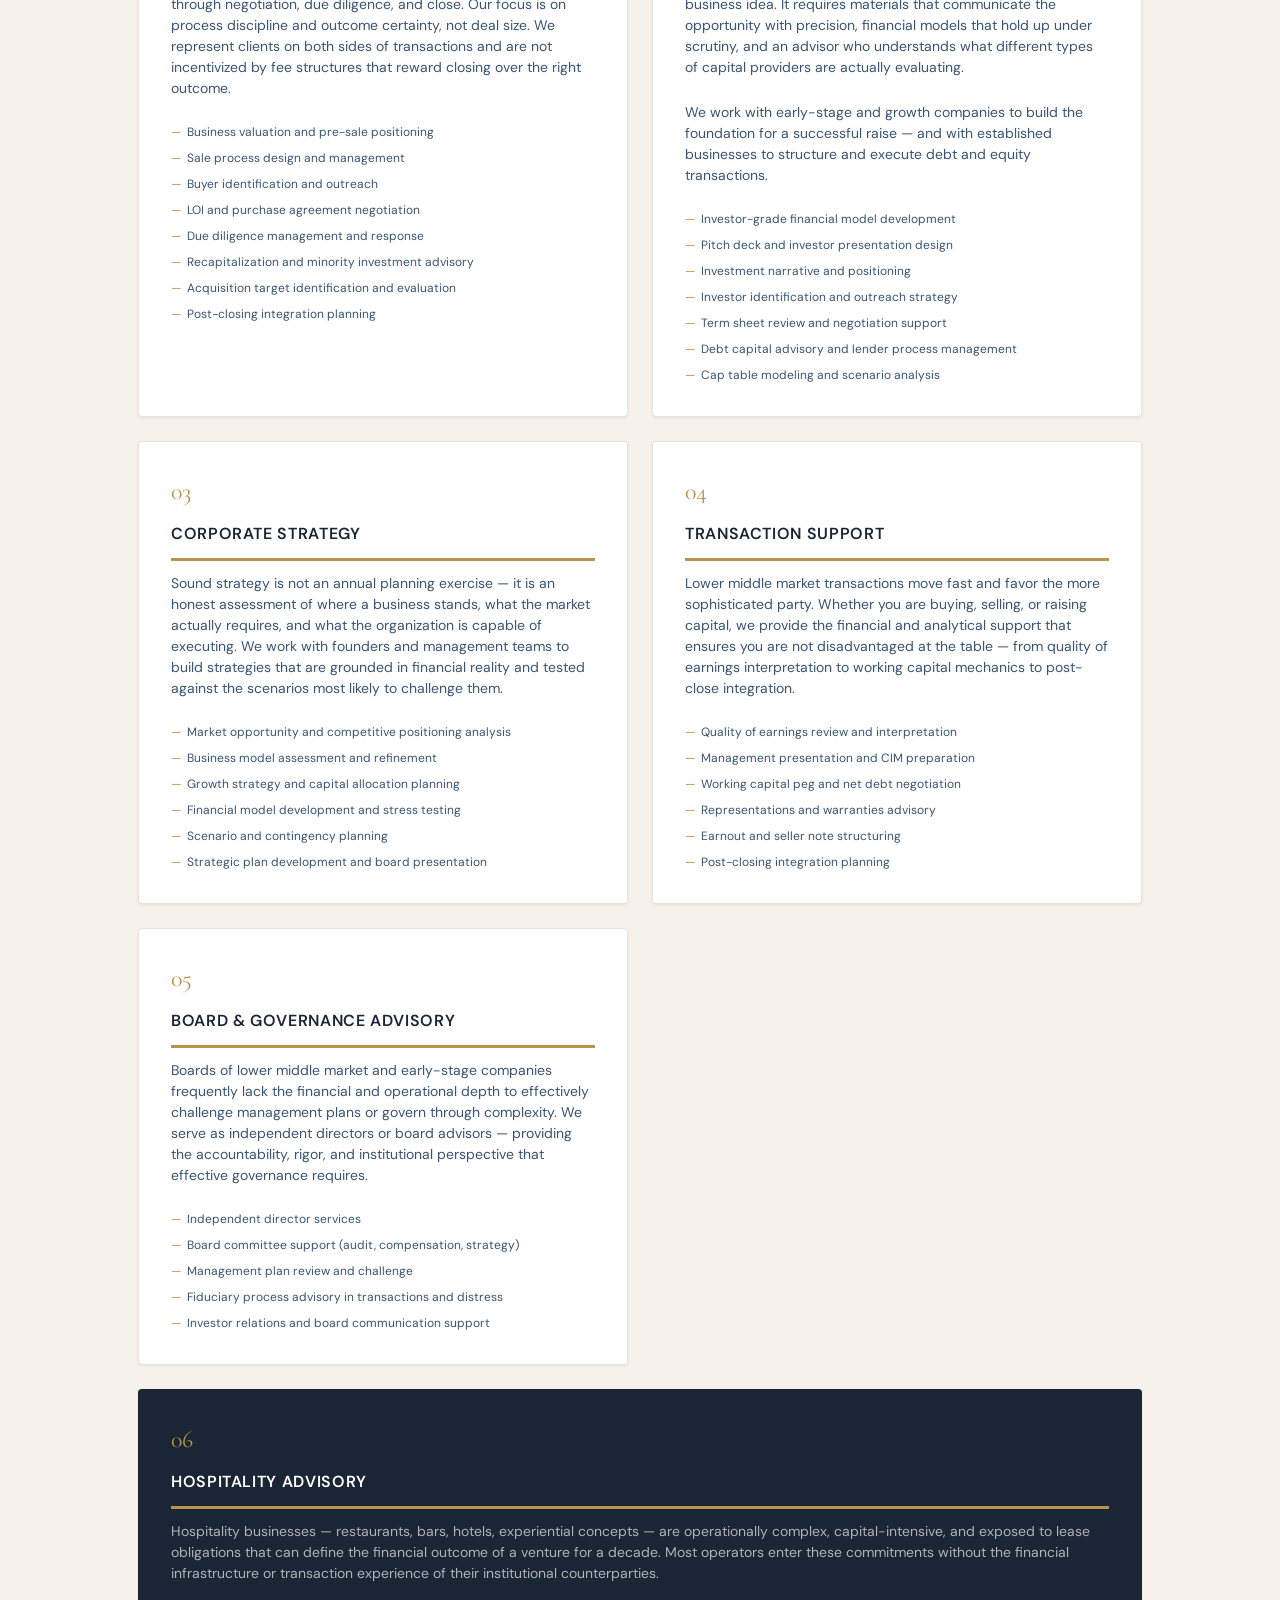
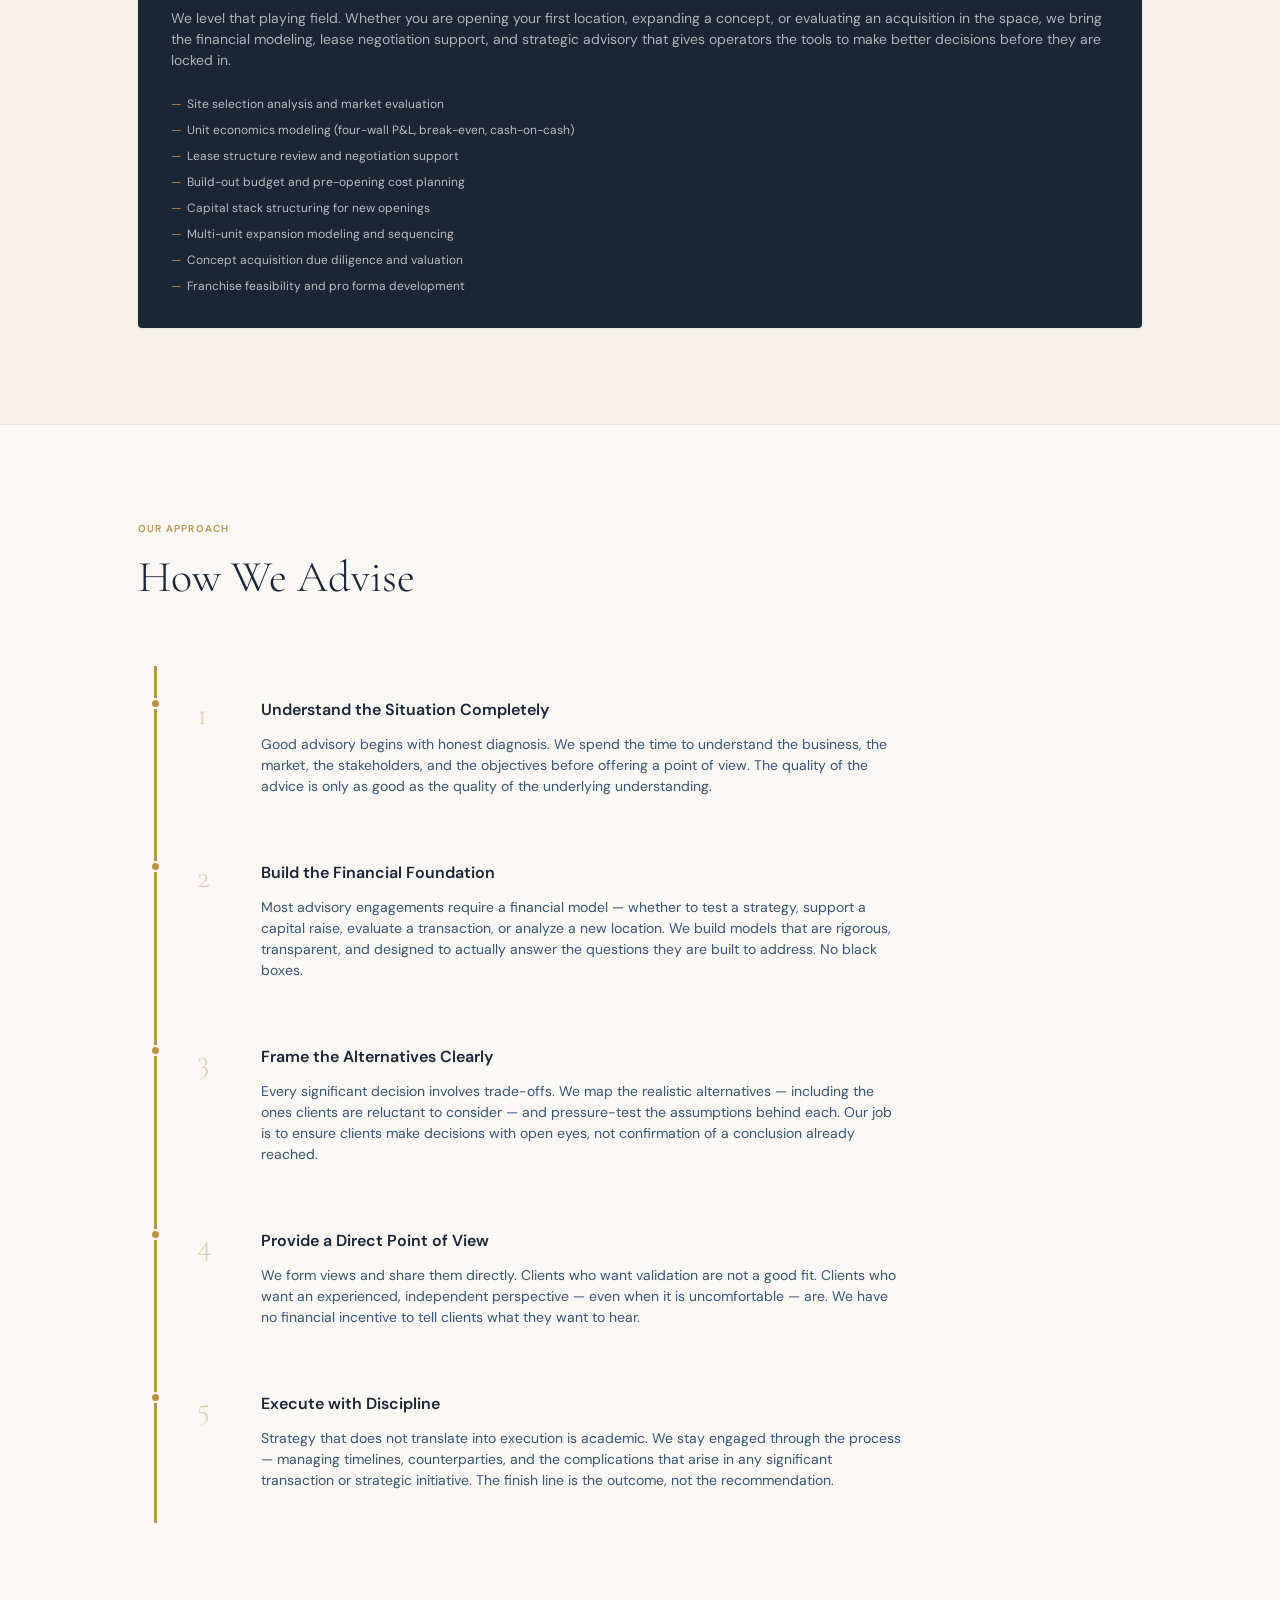
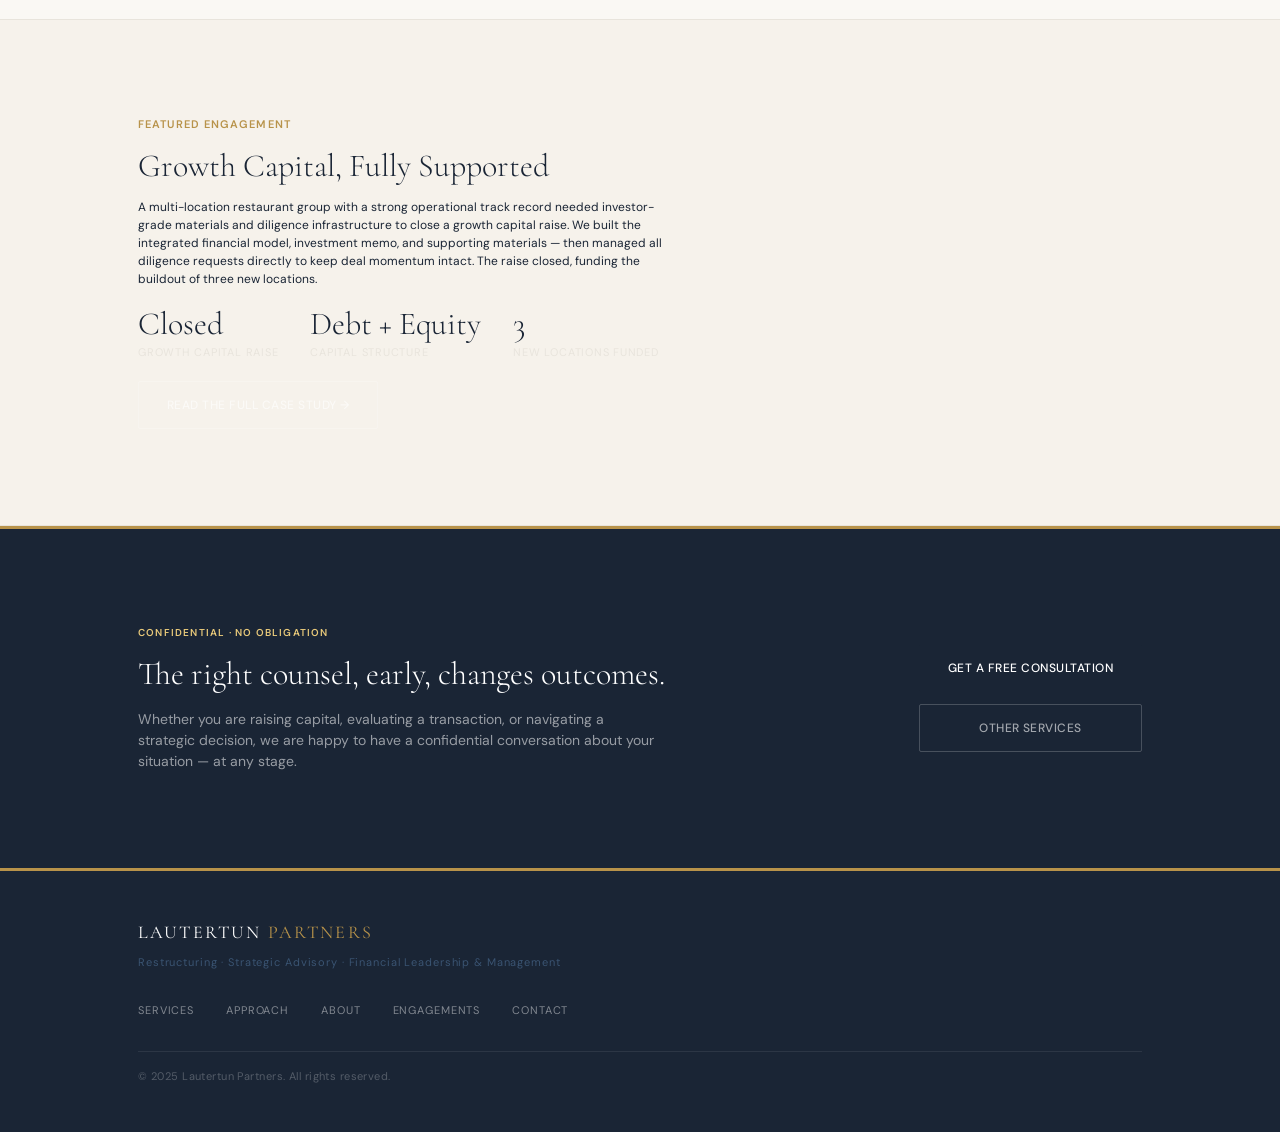
==== commit cf716cbe: "Refine case study cards: copy edits, rename capital raise case title Co-Authored-By: Claude Sonnet 4" ====
--- a/advisory.html
+++ b/advisory.html
@@ -269,7 +269,7 @@
   <div class="container sp-fc-inner">
     <div>
       <div class="sp-fc-tag">Featured Engagement</div>
-      <h3>Building a Case That Closed</h3>
+      <h3>Growth Capital, Fully Supported</h3>
       <p>A multi-location restaurant group with a strong operational track record needed investor-grade materials and diligence infrastructure to close a growth capital raise. We built the integrated financial model, investment memo, and supporting materials — then managed all diligence requests directly to keep deal momentum intact. The raise closed, funding the buildout of three new locations.</p>
       <div class="sp-fc-stats">
         <div>
